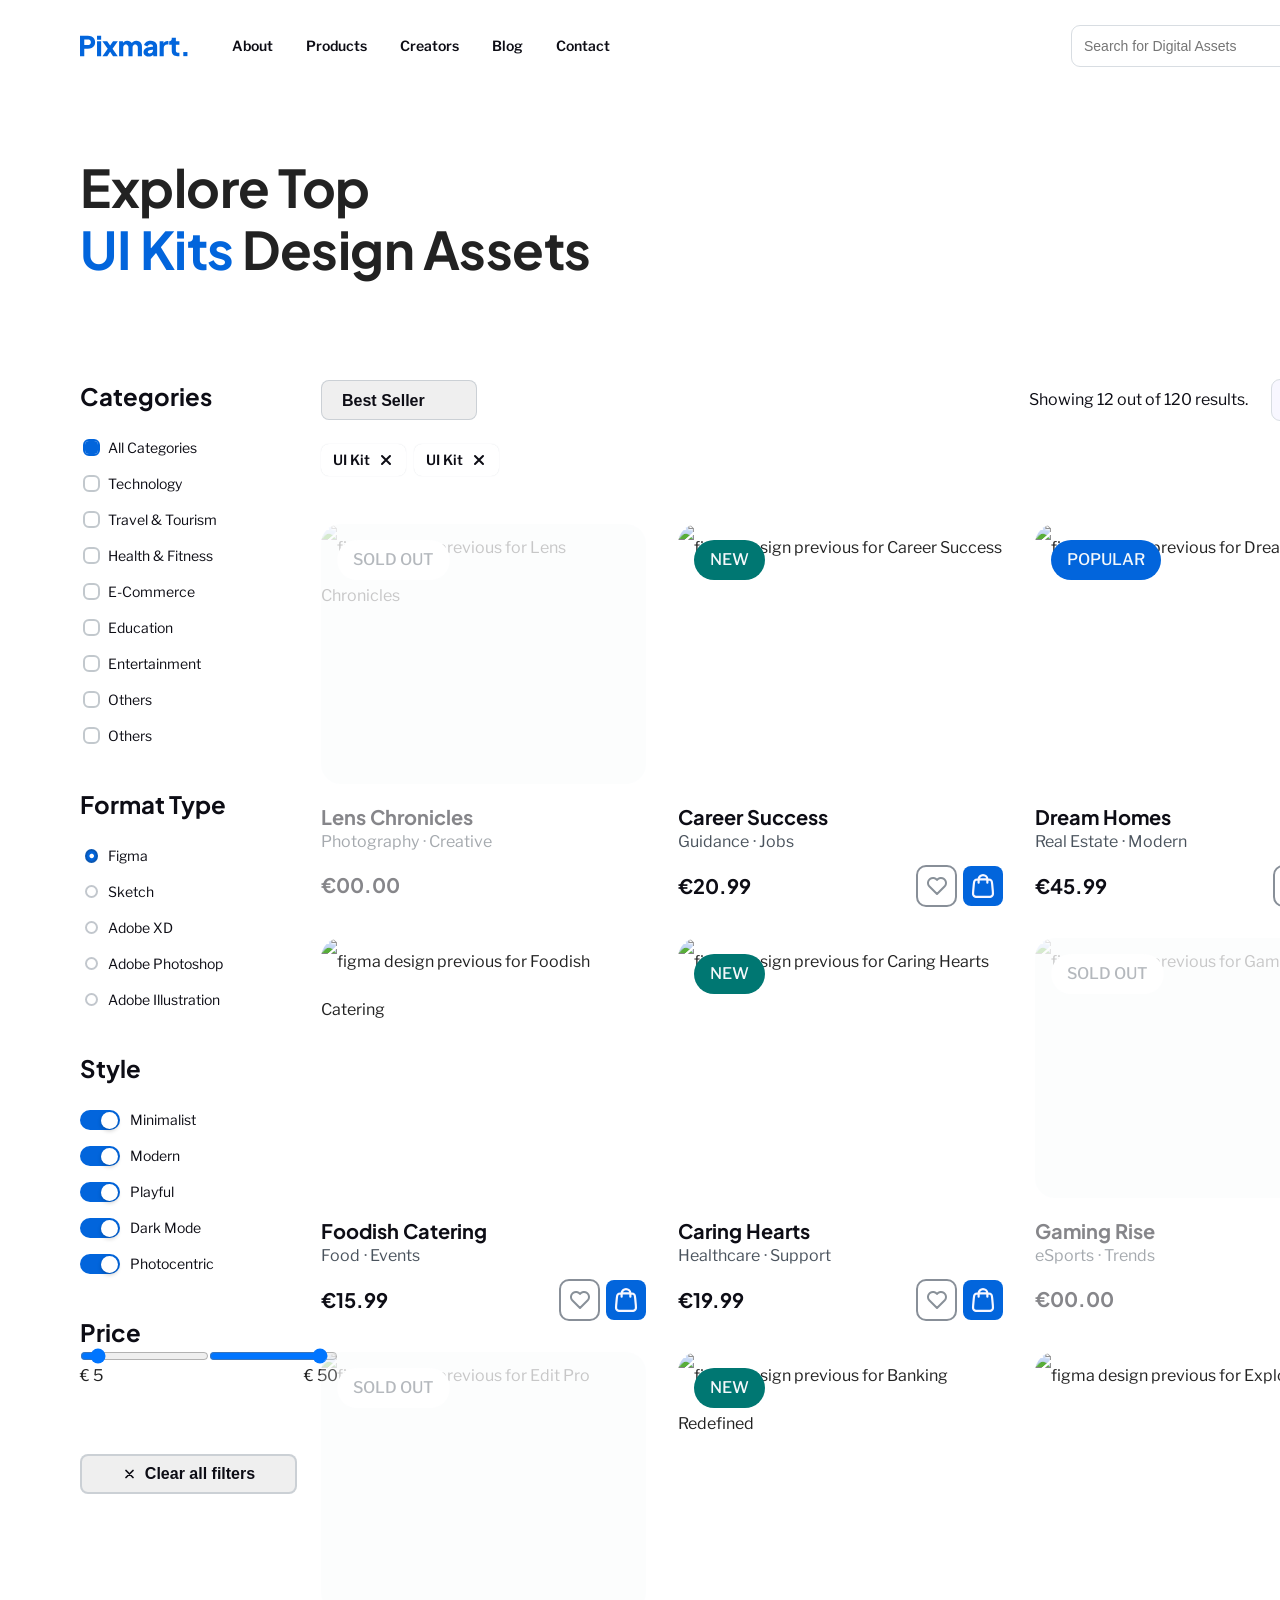
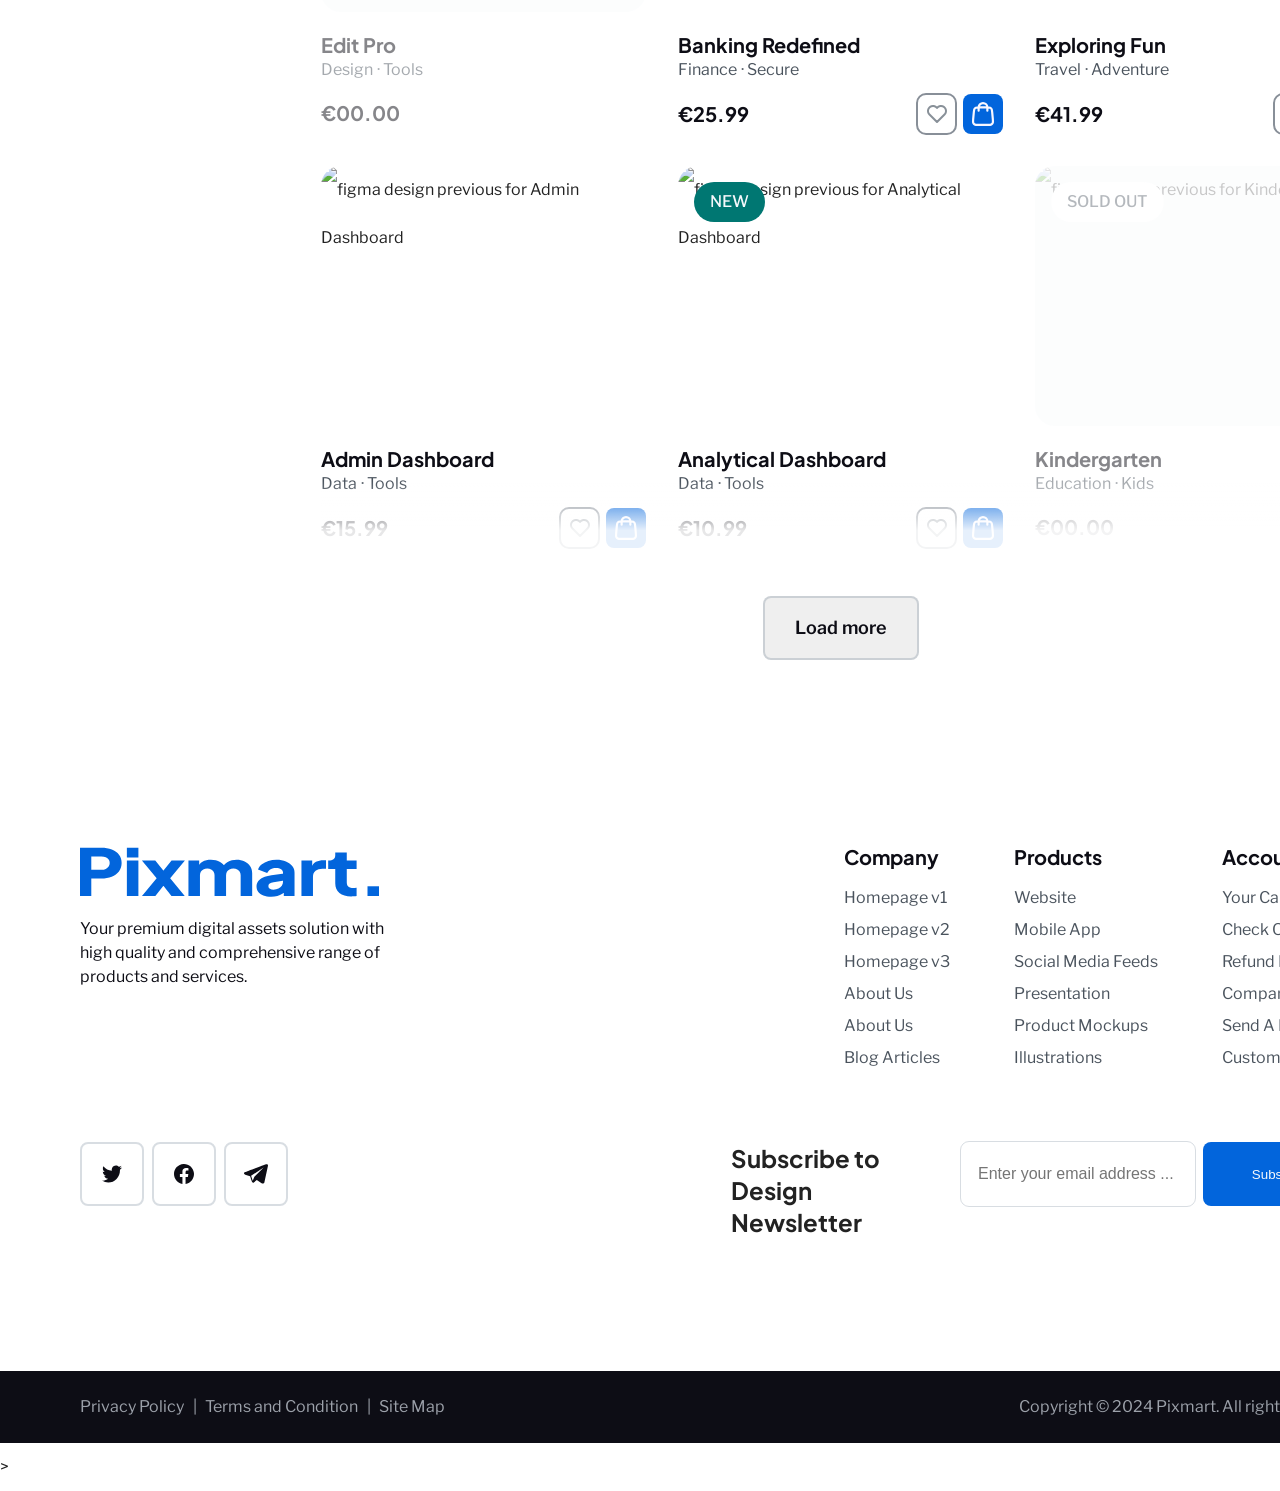
==== catalog.html @ 141a5604 "refactor footer structure to include container class" ====
<!DOCTYPE html>
<html lang="en">
    <head>
        <meta charset="UTF-8">
        <meta name="viewport" content="width=device-width, initial-scale=1.0">
        <meta name="description" content="Explore Pixmart's catalog: modern website templates, presentations, and design elements for any project. Easy navigation and inspiring ready-made solutions!">
        <title>PixMart Catalog</title>
        <link rel="icon" href="img/favicons/favicon_16.png" sizes="16x16" type="image/png">
        <link rel="icon" href="img/favicons/favicon_32.png" sizes="32x32" type="image/png">
        <link rel="icon" href="img/favicons/favicon_48.png" sizes="48x48" type="image/png">
        <link rel="icon" href="img/favicons/favicon_64.png" sizes="64x64" type="image/png">
        <link rel="icon" href="img/favicons/favicon_svg.svg" sizes="any" type="image/svg+xml">
        <link rel="icon" href="img/favicons/favicon_ico.ico" type="image/x-icon">
        <link rel="preconnect" href="https://fonts.googleapis.com">
        <link rel="preconnect" href="https://fonts.gstatic.com" crossorigin>
        <link href="https://fonts.googleapis.com/css2?family=Libre+Franklin:ital,wght@0,100..900;1,100..900&family=Plus+Jakarta+Sans:ital,wght@0,200..800;1,200..800&display=swap" rel="stylesheet">
        <link rel="stylesheet" href="css/normalize.css">
        <link rel="stylesheet" href="css/style.css">
        <meta name="color-scheme" content="light">
    </head>

    <body>
        <header class="header container">
            <a class="header__link-svg" href="index.html">
                <svg
                    class="header__logo"
                    width="108"
                    height="22"
                >
                    <use xlink:href="img/sprite.svg#pixmart-logo"></use>
                </svg>
            </a>
            <nav class="nav-menu">
                <ul class="nav-menu__list">
                    <li class="nav-menu__item">
                        <a class="nav-menu__link" href="#">about</a>
                    </li>
                    <li class="nav-menu__item">
                        <a class="nav-menu__link links" href="catalog.html">products</a>
                    </li>
                    <li class="nav-menu__item">
                        <a class="nav-menu__link links" href="#">creators</a>
                    </li>
                    <li class="nav-menu__item">
                        <a class="nav-menu__link links" href="blog_details.html">blog</a>
                    </li>
                    <li class="nav-menu__item">
                        <a class="nav-menu__link links" href="contacts.html">contact</a>
                    </li>
                </ul>
            </nav>
            <form
                action="/#"
                class="header__form"
                method="get"
                role="search"
            >
                <label class="header__form-label visually-hidden" for="id-header-search">
                    Site search input fields
                </label>
                <input
                    type="search"
                    name="header-search"
                    id="id-header-search"
                    class="header__search-filds"
                    placeholder="Search for Digital Assets"
                    required
                >
            </form>
            <a
                href="/#"
                class="header__card-button brand-color-button"
                title="Go to the Cart"
            >
                <svg
                    class="header__button-image"
                    width="24"
                    height="24"
                >
                    <use xlink:href="img/sprite.svg#cart-icon"></use>
                </svg>
            </a>
        </header>

        <main class="catalog_main">

            <section class="catalog">
                <h1 class="catalog__heading">Explore&#160;Top
                    <span class="hero__accent">UI&#160;Kits</span>&#160;Design&#160;Assets
                </h1>
            </section>

            <div class="side-filters">
                <form
                    action="/#"
                    method="get"
                    class="side-filters__form"
                    id="id-form-filters"
                >
                    <fieldset class="side-filters__form-categories">
                        <legend class="side-filters__form-categories-tittle">
                            Categories
                        </legend>
                        <div class="side-filters__categories-container">
                            <input
                                type="checkbox"
                                name="categories"
                                id="id-all-categories"
                                class="side-filters__categories-check-box"
                                value="all"
                                checked
                            >
                            <label for="id-all-categories" class="side-filters__categories-check-label">
                                All Categories
                            </label>
                            <input
                                type="checkbox"
                                name="categories"
                                id="id-technology"
                                class="side-filters__categories-check-box"
                                value="technology"
                            >
                            <label for="id-technology" class="side-filters__categories-check-label">
                                Technology
                            </label>
                            <input
                                type="checkbox"
                                name="categories"
                                id="id-travel-tourism"
                                class="side-filters__categories-check-box"
                                value="travel-tourism"
                            >
                            <label for="id-travel-tourism" class="side-filters__categories-check-label">
                                Travel & Tourism
                            </label>
                            <input
                                type="checkbox"
                                name="categories"
                                id="id-health"
                                class="side-filters__categories-check-box"
                                value="health"
                            >
                            <label for="id-health" class="side-filters__categories-check-label">
                                Health & Fitness
                            </label>
                            <input
                                type="checkbox"
                                name="categories"
                                id="id-e-commerce"
                                class="side-filters__categories-check-box"
                                value="e-commerce"
                            >
                            <label for="id-e-commerce" class="side-filters__categories-check-label">
                                E-Commerce
                            </label>
                            <input
                                type="checkbox"
                                name="categories"
                                id="id-education"
                                class="side-filters__categories-check-box"
                                value="education"
                            >
                            <label for="id-education" class="side-filters__categories-check-label">
                                Education
                            </label>
                            <input
                                type="checkbox"
                                name="categories"
                                id="id-entertainment"
                                class="side-filters__categories-check-box"
                                value="entertainment"
                            >
                            <label for="id-entertainment" class="side-filters__categories-check-label">
                                Entertainment
                            </label>
                            <input
                                type="checkbox"
                                name="categories"
                                id="id-others"
                                class="side-filters__categories-check-box"
                                value="others"
                            >
                            <label for="id-others" class="side-filters__categories-check-label">
                                Others
                            </label>
                            <input
                                type="checkbox"
                                name="categories"
                                id="id-others-secondary"
                                class="side-filters__categories-check-box"
                                value="others-secondary"
                            >
                            <label for="id-others-secondary" class="side-filters__categories-check-label">
                                Others
                            </label>
                        </div>
                    </fieldset>
                    <fieldset class="side-filters__form-format">
                        <legend class="side-filters__form-format-tittle">
                            Format Type
                        </legend>
                        <div class="side-filters__format-container">
                            <input
                                type="radio"
                                name="format"
                                id="id-figma"
                                class="side-filters__format-radio"
                                value="figma"
                                checked
                            >
                            <label for="id-figma" class="side-filters__format-radio-label" tabindex="0">
                                Figma
                            </label>
                            <input
                                type="radio"
                                name="format"
                                id="id-sketch"
                                class="side-filters__format-radio"
                                value="sketch"
                            >
                            <label for="id-sketch" class="side-filters__format-radio-label" tabindex="0">
                                Sketch
                            </label>
                            <input
                                type="radio"
                                name="format"
                                id="id-adobe-xd"
                                class="side-filters__format-radio"
                                value="adobe-xd"
                            >
                            <label for="id-adobe-xd" class="side-filters__format-radio-label" tabindex="0">
                                Adobe XD
                            </label>
                            <input
                                type="radio"
                                name="format"
                                id="id-adobe-ps"
                                class="side-filters__format-radio"
                                value="adobe-ps"
                            >
                            <label for="id-adobe-ps" class="side-filters__format-radio-label" tabindex="0">
                                Adobe Photoshop
                            </label>
                            <input
                                type="radio"
                                name="format"
                                id="id-adobe-il"
                                class="side-filters__format-radio"
                                value="adobe-il"
                            >
                            <label for="id-adobe-il" class="side-filters__format-radio-label" tabindex="0">
                                Adobe Illustration
                            </label>
                        </div>
                    </fieldset>
                    <fieldset class="side-filters__form-style">
                        <legend class="side-filters__form-style-tittle">
                            Style
                        </legend>
                        <div class="side-filters__style-wrap">
                            <div class="toggle-wrapper">
                                <input
                                    type="checkbox"
                                    name="style"
                                    id="id-minimalist"
                                    class="side-filters__style-toggle"
                                    value="minimalist"
                                    checked
                                >
                                <label for="id-minimalist" class="side-filters__style-toggle-label">
                                    <span class="toggle-slider"></span>
                                    <span class="toggle-text">Minimalist</span>
                                </label>
                            </div>
                            <div class="toggle-wrapper">
                                <input
                                    type="checkbox"
                                    name="style"
                                    id="id-modern"
                                    class="side-filters__style-toggle"
                                    value="modern"
                                    checked
                                >
                                <label for="id-modern" class="side-filters__style-toggle-label">
                                    <span class="toggle-slider"></span>
                                    <span class="toggle-text">Modern</span>
                                </label>
                            </div>
                            <div class="toggle-wrapper">
                                <input
                                    type="checkbox"
                                    name="style"
                                    id="id-playful"
                                    class="side-filters__style-toggle"
                                    value="playful"
                                    checked
                                >
                                <label for="id-playful" class="side-filters__style-toggle-label">
                                    <span class="toggle-slider"></span>
                                    <span class="toggle-text">Playful</span>
                                </label>
                            </div>
                            <div class="toggle-wrapper">
                                <input
                                    type="checkbox"
                                    name="style"
                                    id="id-dark-mode"
                                    class="side-filters__style-toggle"
                                    value="dark-mode"
                                    checked
                                >
                                <label for="id-dark-mode" class="side-filters__style-toggle-label">
                                    <span class="toggle-slider"></span>
                                    <span class="toggle-text">Dark Mode</span>
                                </label>
                            </div>
                            <div class="toggle-wrapper">
                                <input
                                    type="checkbox"
                                    name="style"
                                    id="id-photocentric"
                                    class="side-filters__style-toggle"
                                    value="photocentric"
                                    checked
                                >
                                <label for="id-photocentric" class="side-filters__style-toggle-label">
                                    <span class="toggle-slider"></span>
                                    <span class="toggle-text">Photocentric</span>
                                </label>
                            </div>
                        </div>
                    </fieldset>
                    <fieldset class="side-filters__form-price">
                        <legend class="side-filters__form-style-price">
                            Price
                        </legend>
                        <div class="side-filters__form-range-wrap">
                            <label for="id-min-range" class="side-filters__form-range-label visually-hidden">
                                Min Price
                            </label>
                            <input
                                type="range"
                                min="0"
                                max="55"
                                value="5"
                                id="id-min-range"
                                name="min-range"
                                class="side-filters__form-range-min"
                            >
                            <label for="id-max-range" class="side-filters__form-range-label visually-hidden">
                                Max Price
                            </label>
                            <input
                                type="range"
                                min="0"
                                max="55"
                                value="50"
                                id="id-max-range"
                                name="max-range"
                                class="side-filters__form-range-max"
                            >
                        </div>
                        <div class="side-filters__form-range-values-wrap">
                            <p class="side-filters__form-range-value">
                                €
                                <span class="side-filters__form-range-numbers">
                                    5
                                </span>
                            </p>
                            <p class="side-filters__form-range-value">
                                €
                                <span class="side-filters__form-range-numbers">
                                    50
                                </span>
                            </p>
                        </div>
                    </fieldset>
                    <button type="reset" class="side-filters__form-reset brand-light-color-button">
                        <svg
                            class="side-filters__form-reset-img"
                            width="15"
                            height="14"
                        >
                            <use xlink:href="img/sprite.svg#cancer-ico"></use>
                        </svg>
                        Clear all filters
                    </button>
                </form>
            </div>

            <div class="content">
                <div class="content__filters-buttons">
                    <div class="content__filters-view-wrap">
                        <form
                            class="content__filters-view"
                            action="/#"
                            method="get"
                            id="id-filters-view"
                        >
                            <label for="id-sort-by" class="content__filters-select-tittle visually-hidden">
                                Sort by
                            </label>
                            <select
                                name="sort-by"
                                id="id-sort-by"
                                class="content__filters-select-input"
                            >
                                <option value="best-seller" class="content__filters-select-item">
                                    Best Seller
                                </option>
                                <option value="newest" class="content__filters-select-item">
                                    Newest
                                </option>
                                <option value="price" class="content__filters-select-item">
                                    Price
                                </option>
                                <option value="lorem" class="content__filters-select-item">
                                    Lorem
                                </option>
                            </select>
                            <div class="content__view">
                                <p class="content__filter-results">
                                    Showing
                                    <span class="content__results-shown" id="results-shown">12</span>
                                    out of
                                    <span class="content__results-of" id="results-of">120</span>
                                    results.
                                </p>
                                <button
                                    type="button"
                                    class="content__view-button"
                                    aria-controls="id-content__product-list"
                                    aria-label="button for show grid"
                                    title="show in grid"
                                    data-action=""
                                    id="id-product-grid"
                                >
                                    <svg
                                        class="content__view-button-img"
                                        width="24"
                                        height="24"
                                        aria-hidden="true"
                                    >
                                        <use xlink:href="img/sprite.svg#grid-ico"></use>
                                    </svg>
                                </button>
                                <button
                                    type="button"
                                    class="content__view-button"
                                    aria-controls="id-content__product-list"
                                    aria-label="button for show list"
                                    title="show in list"
                                    data-action=""
                                    id="id-product-list"
                                >
                                    <svg
                                        class="content__view-button-img"
                                        width="24"
                                        height="24"
                                        aria-hidden="true"
                                    >
                                        <use xlink:href="img/sprite.svg#list-ico"></use>
                                    </svg>
                                </button>
                            </div>
                        </form>
                    </div>
                    <ul class="content__tags-list">
                        <li class="content__tag-item">
                            UI Kit
                            <button
                                type="button"
                                class="content__tag-button"
                                id="id-ui-kit"
                                form="id-form-filters"
                                aria-label="remove tag"
                            >
                                <svg
                                    class="content__view-tag-img"
                                    width="16"
                                    height="16"
                                    aria-hidden="true"
                                >
                                    <use xlink:href="img/sprite.svg#cancer-ico"></use>
                                </svg>
                            </button>
                        </li>
                        <li class="content__tag-item">
                            UI Kit
                            <button
                                type="button"
                                class="content__tag-button"
                                id="id-ui-kit-second"
                                form="id-form-filters"
                                aria-label="remove tag"
                            >
                                <svg
                                    class="content__view-tag-img"
                                    width="16"
                                    height="16"
                                    aria-hidden="true"
                                >
                                    <use xlink:href="img/sprite.svg#cancer-ico"></use>
                                </svg>
                            </button>
                        </li>
                    </ul>
                </div>
                <div class="content__product-list" id="id-content__product-list">
                    <article class="content__card sold_out">
                        <a href="#" class="content__card-link">
                            <img
                                src="img/lens_chronicles.webp"
                                alt="figma design previous for Lens Chronicles"
                                class="content__card-preview"
                                width="325"
                                height="260"
                            >
                            <h2 class="content__card-title">Lens Chronicles</h2>
                        </a>
                        <div class="content__card-description">
                            <p class="content__cards-category">Photography</p>
                            <p class="content__cards-category">Creative</p>
                        </div>
                        <div class="content__price-buttons">
                            <p class="content__price">€00.00</p>
                            <div class="content__buttons-container">
                                <button
                                    class="content__button brand-light-color-button"
                                    type="button"
                                    data-card-id="1" 
                                    aria-label="add to favorites"
                                >
                                    <svg
                                        class="content__buttons-img"
                                        width="24"
                                        height="24"
                                        aria-hidden="true"
                                    >
                                        <use xlink:href="img/sprite.svg#favorite-ico"></use>
                                    </svg>
                                </button>
                                <button
                                    class="content__button-cart brand-color-button"
                                    type="button"
                                    data-card-id="a1"
                                    aria-label="add to cart"
                                >
                                    <svg
                                        class="content__buttons-img"
                                        width="24"
                                        height="24"
                                        aria-hidden="true"
                                    >
                                        <use xlink:href="img/sprite.svg#cart-icon"></use>
                                    </svg>
                                </button>
                            </div>
                        </div>
                    </article>

                    <article class="content__card new_item">
                        <a href="#" class="content__card-link">
                            <img
                                src="img/career_success.webp"
                                alt="figma design previous for Career Success"
                                class="content__card-preview"
                                width="325"
                                height="260"
                            >
                            <h2 class="content__card-title">Career Success</h2>
                        </a>
                        <div class="content__card-description">
                            <p class="content__cards-category">Guidance</p>
                            <p class="content__cards-category">Jobs</p>
                        </div>
                        <div class="content__price-buttons">
                            <p class="content__price">€20.99</p>
                            <div class="content__buttons-container">
                                <button
                                    class="content__button brand-light-color-button"
                                    type="button"
                                    data-card-id="2" 
                                    aria-label="add to favorites"
                                >
                                    <svg
                                        class="content__buttons-img"
                                        width="24"
                                        height="24"
                                        aria-hidden="true"
                                    >
                                        <use xlink:href="img/sprite.svg#favorite-ico"></use>
                                    </svg>
                                </button>
                                <button
                                    class="content__button-cart brand-color-button"
                                    type="button"
                                    data-card-id="a2"
                                    aria-label="add to cart"
                                >
                                    <svg
                                        class="content__buttons-img"
                                        width="24"
                                        height="24"
                                        aria-hidden="true"
                                    >
                                        <use xlink:href="img/sprite.svg#cart-icon"></use>
                                    </svg>
                                </button>
                            </div>
                        </div>
                    </article>

                    <article class="content__card top_item">
                        <a href="#" class="content__card-link">
                            <img
                                src="img/real_estate.webp"
                                alt="figma design previous for Dream Homes"
                                class="content__card-preview"
                                width="325"
                                height="260"
                            >
                            <h2 class="content__card-title">Dream Homes</h2>
                        </a>
                        <div class="content__card-description">
                            <p class="content__cards-category">Real Estate</p>
                            <p class="content__cards-category">Modern</p>
                        </div>
                        <div class="content__price-buttons">
                            <p class="content__price">€45.99</p>
                            <div class="content__buttons-container">
                                <button
                                    class="content__button brand-light-color-button"
                                    type="button"
                                    data-card-id="3" 
                                    aria-label="add to favorites"
                                >
                                    <svg
                                        class="content__buttons-img"
                                        width="24"
                                        height="24"
                                        aria-hidden="true"
                                    >
                                        <use xlink:href="img/sprite.svg#favorite-ico"></use>
                                    </svg>
                                </button>
                                <button
                                    class="content__button-cart brand-color-button"
                                    type="button"
                                    data-card-id="a3"
                                    aria-label="add to cart"
                                >
                                    <svg
                                        class="content__buttons-img"
                                        width="24"
                                        height="24"
                                        aria-hidden="true"
                                    >
                                        <use xlink:href="img/sprite.svg#cart-icon"></use>
                                    </svg>
                                </button>
                            </div>
                        </div>
                    </article>

                    <article class="content__card">
                        <a href="#" class="content__card-link">
                            <img
                                src="img/foodish_delight.webp"
                                alt="figma design previous for Foodish Catering"
                                class="content__card-preview"
                                width="325"
                                height="260"
                            >
                            <h2 class="content__card-title">Foodish Catering</h2>
                        </a>
                        <div class="content__card-description">
                            <p class="content__cards-category">Food</p>
                            <p class="content__cards-category">Events</p>
                        </div>
                        <div class="content__price-buttons">
                            <p class="content__price">€15.99</p>
                            <div class="content__buttons-container">
                                <button
                                    class="content__button brand-light-color-button"
                                    type="button"
                                    data-card-id="4" 
                                    aria-label="add to favorites"
                                >
                                    <svg
                                        class="content__buttons-img"
                                        width="24"
                                        height="24"
                                        aria-hidden="true"
                                    >
                                        <use xlink:href="img/sprite.svg#favorite-ico"></use>
                                    </svg>
                                </button>
                                <button
                                    class="content__button-cart brand-color-button"
                                    type="button"
                                    data-card-id="a4"
                                    aria-label="add to cart"
                                >
                                    <svg
                                        class="content__buttons-img"
                                        width="24"
                                        height="24"
                                        aria-hidden="true"
                                    >
                                        <use xlink:href="img/sprite.svg#cart-icon"></use>
                                    </svg>
                                </button>
                            </div>
                        </div>
                    </article>

                    <article class="content__card new_item">
                        <a href="#" class="content__card-link">
                            <img
                                src="img/healthcare_pro.webp"
                                alt="figma design previous for Caring Hearts"
                                class="content__card-preview"
                                width="325"
                                height="260"
                            >
                            <h2 class="content__card-title">Caring Hearts</h2>
                        </a>
                        <div class="content__card-description">
                            <p class="content__cards-category">Healthcare</p>
                            <p class="content__cards-category">Support</p>
                        </div>
                        <div class="content__price-buttons">
                            <p class="content__price">€19.99</p>
                            <div class="content__buttons-container">
                                <button
                                    class="content__button brand-light-color-button"
                                    type="button"
                                    data-card-id="5" 
                                    aria-label="add to favorites"
                                >
                                    <svg
                                        class="content__buttons-img"
                                        width="24"
                                        height="24"
                                        aria-hidden="true"
                                    >
                                        <use xlink:href="img/sprite.svg#favorite-ico"></use>
                                    </svg>
                                </button>
                                <button
                                    class="content__button-cart brand-color-button"
                                    type="button"
                                    data-card-id="a5"
                                    aria-label="add to cart"
                                >
                                    <svg
                                        class="content__buttons-img"
                                        width="24"
                                        height="24"
                                        aria-hidden="true"
                                    >
                                        <use xlink:href="img/sprite.svg#cart-icon"></use>
                                    </svg>
                                </button>
                            </div>
                        </div>
                    </article>

                    <article class="content__card sold_out">
                        <a href="#" class="content__card-link">
                            <img
                                src="img/gaming_rise.webp"
                                alt="figma design previous for Gaming Rise"
                                class="content__card-preview"
                                width="325"
                                height="260"
                            >
                            <h2 class="content__card-title">Gaming Rise</h2>
                        </a>
                        <div class="content__card-description">
                            <p class="content__cards-category">eSports</p>
                            <p class="content__cards-category">Trends</p>
                        </div>
                        <div class="content__price-buttons">
                            <p class="content__price">€00.00</p>
                            <div class="content__buttons-container">
                                <button
                                    class="content__button brand-light-color-button"
                                    type="button"
                                    data-card-id="6" 
                                    aria-label="add to favorites"
                                >
                                    <svg
                                        class="content__buttons-img"
                                        width="24"
                                        height="24"
                                        aria-hidden="true"
                                    >
                                        <use xlink:href="img/sprite.svg#favorite-ico"></use>
                                    </svg>
                                </button>
                                <button
                                    class="content__button-cart brand-color-button"
                                    type="button"
                                    data-card-id="a6"
                                    aria-label="add to cart"
                                >
                                    <svg
                                        class="content__buttons-img"
                                        width="24"
                                        height="24"
                                        aria-hidden="true"
                                    >
                                        <use xlink:href="img/sprite.svg#cart-icon"></use>
                                    </svg>
                                </button>
                            </div>
                        </div>
                    </article>

                    <article class="content__card sold_out">
                        <a href="#" class="content__card-link">
                            <img
                                src="img/edit_pro.webp"
                                alt="figma design previous for Edit Pro"
                                class="content__card-preview"
                                width="325"
                                height="260"
                            >
                            <h2 class="content__card-title">Edit Pro</h2>
                        </a>
                        <div class="content__card-description">
                            <p class="content__cards-category">Design</p>
                            <p class="content__cards-category">Tools</p>
                        </div>
                        <div class="content__price-buttons">
                            <p class="content__price">€00.00</p>
                            <div class="content__buttons-container">
                                <button
                                    class="content__button brand-light-color-button"
                                    type="button"
                                    data-card-id="7" 
                                    aria-label="add to favorites"
                                >
                                    <svg
                                        class="content__buttons-img"
                                        width="24"
                                        height="24"
                                        aria-hidden="true"
                                    >
                                        <use xlink:href="img/sprite.svg#favorite-ico"></use>
                                    </svg>
                                </button>
                                <button
                                    class="content__button-cart brand-color-button"
                                    type="button"
                                    data-card-id="a7"
                                    aria-label="add to cart"
                                >
                                    <svg
                                        class="content__buttons-img"
                                        width="24"
                                        height="24"
                                        aria-hidden="true"
                                    >
                                        <use xlink:href="img/sprite.svg#cart-icon"></use>
                                    </svg>
                                </button>
                            </div>
                        </div>
                    </article>

                    <article class="content__card new_item">
                        <a href="#" class="content__card-link">
                            <img
                                src="img/banking_redefined.webp"
                                alt="figma design previous for Banking Redefined"
                                class="content__card-preview"
                                width="325"
                                height="260"
                            >
                            <h2 class="content__card-title">Banking Redefined</h2>
                        </a>
                        <div class="content__card-description">
                            <p class="content__cards-category">Finance</p>
                            <p class="content__cards-category">Secure</p>
                        </div>
                        <div class="content__price-buttons">
                            <p class="content__price">€25.99</p>
                            <div class="content__buttons-container">
                                <button
                                    class="content__button brand-light-color-button"
                                    type="button"
                                    data-card-id="8" 
                                    aria-label="add to favorites"
                                >
                                    <svg
                                        class="content__buttons-img"
                                        width="24"
                                        height="24"
                                        aria-hidden="true"
                                    >
                                        <use xlink:href="img/sprite.svg#favorite-ico"></use>
                                    </svg>
                                </button>
                                <button
                                    class="content__button-cart brand-color-button"
                                    type="button"
                                    data-card-id="a8"
                                    aria-label="add to cart"
                                >
                                    <svg
                                        class="content__buttons-img"
                                        width="24"
                                        height="24"
                                        aria-hidden="true"
                                    >
                                        <use xlink:href="img/sprite.svg#cart-icon"></use>
                                    </svg>
                                </button>
                            </div>
                        </div>
                    </article>

                    <article class="content__card">
                        <a href="#" class="content__card-link">
                            <img
                                src="img/travel_hero.webp"
                                alt="figma design previous for Exploring Fun"
                                class="content__card-preview"
                                width="325"
                                height="260"
                            >
                            <h2 class="content__card-title">Exploring Fun</h2>
                        </a>
                        <div class="content__card-description">
                            <p class="content__cards-category">Travel</p>
                            <p class="content__cards-category">Adventure</p>
                        </div>
                        <div class="content__price-buttons">
                            <p class="content__price">€41.99</p>
                            <div class="content__buttons-container">
                                <button
                                    class="content__button brand-light-color-button"
                                    type="button"
                                    data-card-id="9" 
                                    aria-label="add to favorites"
                                >
                                    <svg
                                        class="content__buttons-img"
                                        width="24"
                                        height="24"
                                        aria-hidden="true"
                                    >
                                        <use xlink:href="img/sprite.svg#favorite-ico"></use>
                                    </svg>
                                </button>
                                <button
                                    class="content__button-cart brand-color-button"
                                    type="button"
                                    data-card-id="a9"
                                    aria-label="add to cart"
                                >
                                    <svg
                                        class="content__buttons-img"
                                        width="24"
                                        height="24"
                                        aria-hidden="true"
                                    >
                                        <use xlink:href="img/sprite.svg#cart-icon"></use>
                                    </svg>
                                </button>
                            </div>
                        </div>
                    </article>

                    <article class="content__card">
                        <a href="#" class="content__card-link">
                            <img
                                src="img/admin_dashboard.webp"
                                alt="figma design previous for Admin Dashboard"
                                class="content__card-preview"
                                width="325"
                                height="260"
                            >
                            <h2 class="content__card-title">Admin Dashboard</h2>
                        </a>
                        <div class="content__card-description">
                            <p class="content__cards-category">Data</p>
                            <p class="content__cards-category">Tools</p>
                        </div>
                        <div class="content__price-buttons">
                            <p class="content__price">€15.99</p>
                            <div class="content__buttons-container">
                                <button
                                    class="content__button brand-light-color-button"
                                    type="button"
                                    data-card-id="10" 
                                    aria-label="add to favorites"
                                >
                                    <svg
                                        class="content__buttons-img"
                                        width="24"
                                        height="24"
                                        aria-hidden="true"
                                    >
                                        <use xlink:href="img/sprite.svg#favorite-ico"></use>
                                    </svg>
                                </button>
                                <button
                                    class="content__button-cart brand-color-button"
                                    type="button"
                                    data-card-id="a10"
                                    aria-label="add to cart"
                                >
                                    <svg
                                        class="content__buttons-img"
                                        width="24"
                                        height="24"
                                        aria-hidden="true"
                                    >
                                        <use xlink:href="img/sprite.svg#cart-icon"></use>
                                    </svg>
                                </button>
                            </div>
                        </div>
                    </article>

                    <article class="content__card new_item">
                        <a href="#" class="content__card-link">
                            <img
                                src="img/analytical_dashboard.webp"
                                alt="figma design previous for Analytical Dashboard"
                                class="content__card-preview"
                                width="325"
                                height="260"
                            >
                            <h2 class="content__card-title">Analytical Dashboard</h2>
                        </a>
                        <div class="content__card-description">
                            <p class="content__cards-category">Data</p>
                            <p class="content__cards-category">Tools</p>
                        </div>
                        <div class="content__price-buttons">
                            <p class="content__price">€10.99</p>
                            <div class="content__buttons-container">
                                <button
                                    class="content__button brand-light-color-button"
                                    type="button"
                                    data-card-id="11"
                                    aria-label="add to favorites"
                                >
                                    <svg
                                        class="content__buttons-img"
                                        width="24"
                                        height="24"
                                        aria-hidden="true"
                                    >
                                        <use xlink:href="img/sprite.svg#favorite-ico"></use>
                                    </svg>
                                </button>
                                <button
                                    class="content__button-cart brand-color-button"
                                    type="button"
                                    data-card-id="a11"
                                    aria-label="add to cart"
                                >
                                    <svg
                                        class="content__buttons-img"
                                        width="24"
                                        height="24"
                                        aria-hidden="true"
                                    >
                                        <use xlink:href="img/sprite.svg#cart-icon"></use>
                                    </svg>
                                </button>
                            </div>
                        </div>
                    </article>

                    <article class="content__card sold_out">
                        <a href="#" class="content__card-link">
                            <img
                                src="img/kindergarten.webp"
                                alt="figma design previous for Kindergarten"
                                class="content__card-preview"
                                width="325"
                                height="260"
                            >
                            <h2 class="content__card-title">Kindergarten</h2>
                        </a>
                        <div class="content__card-description">
                            <p class="content__cards-category">Education</p>
                            <p class="content__cards-category">Kids</p>
                        </div>
                        <div class="content__price-buttons">
                            <p class="content__price">€00.00</p>
                            <div class="content__buttons-container">
                                <button
                                    class="content__button brand-light-color-button"
                                    type="button"
                                    data-card-id="12" 
                                    aria-label="add to favorites"
                                >
                                    <svg
                                        class="content__buttons-img"
                                        width="24"
                                        height="24"
                                        aria-hidden="true"
                                    >
                                        <use xlink:href="img/sprite.svg#favorite-ico"></use>
                                    </svg>
                                </button>
                                <button
                                    class="content__button-cart brand-color-button"
                                    type="button"
                                    data-card-id="a12"
                                    aria-label="add to cart"
                                >
                                    <svg
                                        class="content__buttons-img"
                                        width="24"
                                        height="24"
                                        aria-hidden="true"
                                    >
                                        <use xlink:href="img/sprite.svg#cart-icon"></use>
                                    </svg>
                                </button>
                            </div>
                        </div>
                    </article>
                </div>
                <button
                    type="button"
                    class="content__action-button brand-light-color-button"
                    aria-controls="id-content__product-list"
                    aria-label="button for show more items"
                    title="Load more"
                    data-action=""
                    id="id-product-load-more"
                >
                    Load more
                </button>
            </div>
        </main>

        <footer class="footer">
            <div class="footer__main-wrap container">
                <div class="footer__content">
                    <div class="footer__logo-description-wrap">
                        <a href="index.html" class="footer__logo-home-link">
                            <svg
                                class="footer__logo"
                                width="300"
                                height="50.19"
                            >
                                <use xlink:href="img/sprite.svg#pixmart-logo"></use>
                            </svg>
                        </a>
                        <p class="footer__logo-description">Your premium digital assets solution with high  quality and comprehensive range of products and services.</p>
                    </div>
                    <div class="footer__links-sections">
                        <section class="footer__links-lists">
                            <h2 class="footer__list-header">Company</h2>
                            <ul class="footer__list">
                                <li class="footer__links-lists-items">
                                    <a href="#" class="footer__links">Homepage v1</a>
                                </li>
                                <li class="footer__links-lists-items">
                                    <a href="#" class="footer__links">Homepage v2</a>
                                </li>
                                <li class="footer__links-lists-items">
                                    <a href="#" class="footer__links">Homepage v3</a>
                                </li>
                                <li class="footer__links-lists-items">
                                    <a href="#" class="footer__links">About Us</a>
                                </li>
                                <li class="footer__links-lists-items">
                                    <a href="#" class="footer__links">About Us</a>
                                </li>
                                <li class="footer__links-lists-items">
                                    <a href="blog_details.html" class="footer__links">Blog Articles</a>
                                </li>
                            </ul>
                        </section>

                        <section class="footer__links-lists">
                            <h2 class="footer__list-header">Products</h2>
                            <ul class="footer__list">
                                <li class="footer__links-lists-items">
                                    <a href="catalog.html" class="footer__links">Website</a>
                                </li>
                                <li class="footer__links-lists-items">
                                    <a href="#" class="footer__links">Mobile App</a>
                                </li>
                                <li class="footer__links-lists-items">
                                    <a href="#" class="footer__links">Social Media Feeds</a>
                                </li>
                                <li class="footer__links-lists-items">
                                    <a href="#" class="footer__links">Presentation</a>
                                </li>
                                <li class="footer__links-lists-items">
                                    <a href="#" class="footer__links">Product Mockups</a>
                                </li>
                                <li class="footer__links-lists-items">
                                    <a href="#" class="footer__links">Illustrations</a>
                                </li>
                            </ul>
                        </section>

                        <section class="footer__links-lists">
                            <h2 class="footer__list-header">Account</h2>
                            <ul class="footer__list">
                                <li class="footer__links-lists-items">
                                    <a href="#" class="footer__links">Your Cart</a>
                                </li>
                                <li class="footer__links-lists-items">
                                    <a href="#" class="footer__links">Check Out</a>
                                </li>
                                <li class="footer__links-lists-items">
                                    <a href="#" class="footer__links">Refund Policy</a>
                                </li>
                                <li class="footer__links-lists-items">
                                    <a href="#" class="footer__links">Company Policy</a>
                                </li>
                                <li class="footer__links-lists-items">
                                    <a href="contacts.html" class="footer__links">Send A Message</a>
                                </li>
                                <li class="footer__links-lists-items">
                                    <a href="#" class="footer__links">Customer Support</a>
                                </li>
                            </ul>
                        </section>

                    </div>
                </div>
                <div class="newsletter">
                    <ul class="footer__social-media-list">
                        <li class="footer__social-media-item">
                            <a
                                href="#"
                                class="footer__social-media-links brand-light-color-button"
                                target="_blank"
                                rel="noopener noreferrer"
                            >
                                <svg
                                    class="footer__social-media-icon"
                                    width="24"
                                    height="24"
                                >
                                    <use xlink:href="img/sprite.svg#x-twitter-ico"></use>
                                </svg>
                            </a>
                        </li>
                        <li class="footer__social-media-item">
                            <a
                                href="#"
                                class="footer__social-media-links brand-light-color-button"
                                target="_blank"
                                rel="noopener noreferrer"
                            >
                            <svg
                                class="footer__social-media-icon"
                                width="24"
                                height="24"
                            >
                                <use xlink:href="img/sprite.svg#facebook-ico"></use>
                            </svg>
                            </a>
                        </li>
                        <li class="footer__social-media-item">
                            <a
                                href="#"
                                class="footer__social-media-links brand-light-color-button"
                                target="_blank"
                                rel="noopener noreferrer"
                            >
                            <svg
                                class="footer__social-media-icon"
                                width="24"
                                height="24"
                            >
                                <use xlink:href="img/sprite.svg#telegram"></use>
                            </svg>
                            </a>
                        </li>
                    </ul>
                    <form
                        action="#"
                        method="post"
                        class="newsletter__form"
                    >
                        <label for="id-footer-user-email" class="newsletter__form-label">
                            Subscribe to Design Newsletter
                        </label>
                        <input
                            type="email"
                            name="footer-user-email"
                            id="id-footer-user-email"
                            class="newsletter__email-input"
                            placeholder="Enter your email address ..."
                            required
                            pattern="[a-z0-9._%+-]+@[a-z0-9.-]+\.[a-z]{2,}$"
                        >
                        <button type="submit" class="newsletter__form-button brand-color-button">
                            Subscribe
                        </button>
                    </form>
                </div>
            </div>
            <div class="footer__bottom-bar">
                <div class="footer__copyright-container  container">
                    <nav class="footer__copyright-navigation">
                        <ul class="footer__copyright-list">
                            <li class="footer__copyright-item">
                                <a href="#" class="footer__copyright-links">Privacy Policy</a>
                            </li>
                            <li class="footer__copyright-item">
                                <a href="#" class="footer__copyright-links">Terms and Condition</a>
                            </li>
                            <li class="footer__copyright-item">
                                <a href="#" class="footer__copyright-links">Site Map</a>
                            </li>
                        </ul>
                    </nav>
                    <p class="footer__copyright">Copyright &copy; 2024 Pixmart. All rights reserved.</p>
                </div>
            </div>
        </footer>>
    </body>
</html>
---- css/style.css ----
:root {
    --font-family-secondary: "Libre Franklin", Arial, sans-serif;
    --font-family-primary: "Plus Jakarta Sans", Arial, sans-serif;


    --font-size-heroes: 52px;
    --font-size-headings: var(--font-size-small);
    --font-size-subheadings: var(--font-size-extra);
    --font-size-buttons: var(--font-size-medium);
    --font-size-controls: var(--font-size-extra-small);


    --font-size-extra: 36px;

    --font-size-extra-large: 28px;

    --font-size-medium-large: 24px;

    --font-size-large: 20px;

    --font-size-medium: 18px;

    --font-size-small: 16px;

    --font-size-extra-small: 14px;


    --font-weight-extra: 700;

    --font-weight-large: 600;

    --font-weight-medium: 500;

    --font-weight-small: 400;


    --font-line-height-heroes: 62px;

    --font-line-hieght-regular:48px;

    --font-line-height-large: 28px;

    --font-line-height-medium: 24px;

    --font-line-height-small: 20px;


    --color-brand: rgb(2, 101, 220);
    --color-brand-alternative: rgba(244, 247, 250, 1);
    --color-bg-base: rgba(255, 255, 255, 1);
    --color-text-primary: rgba(13, 13, 21, 1);
    --color-text-secondary: rgba(42, 53, 65, 0.85);
    --color-text-secondary-alt: rgba(42, 53, 65, 0.7);
    --color-headings: rgba(15, 115, 246, 1);
    --color-brand-buttons: rgba(245, 248, 251, 1);
    --color-bg-base-invert: var(--color-text-primary);
    --color-titles: rgb(34, 34, 34);
}

/* Reset CSS */
* {
    margin: 0;
    padding: 0;
    box-sizing: border-box;
    outline-offset: 0;
}

/* Base styles */
body {
    font-family: var(--font-family-secondary);
    line-height: var(--font-line-hieght-regular);
    background-color: var(--color-bg-base);
    color: var(--color-titles);
    margin: 0;
    padding: 0;
}

h1, h2, h3, h4, h5, h6 {
    font-weight: normal;
}

p {
    margin: 0 0 0 0;
}

ul {
    list-style: none;
    padding: 0;
}

a {
    text-decoration: none;
    color: inherit;
}

.container {
    width: 1440px;
    margin-inline: auto;
    padding-inline: 80px;
}

:focus {
    outline: none;
}

button {
    border: none;
}

.visually-hidden {
    position: absolute;
    width: 1px;
    height: 1px;
    padding: 0;
    margin: -1px;
    overflow: hidden;
    clip: rect(0, 0, 0, 0);
    border: 0;
}

.section-gap-container {
    display: flex;
    flex-direction: column;
    gap: 120px;
}

.header {
    display: flex;
    align-items: center;
    padding-top: 26px;
    padding-bottom: 26px;
    justify-content: space-between;
    gap: 8px;
    flex-wrap: nowrap;
}

.header__link-svg {
    margin-right: 24px;
}

.header__link-svg:focus-visible {
    outline: 4px solid rgb(56, 146, 243);
    border-radius: 5px;
}

.header__logo {
    display: flex;
    align-items: center;
}

.header__form {
    margin-left: auto;
    display: flex;
    align-items: center;
    margin-right: 0px;
}

.header__search-filds {
    width: 240px;
    padding: 10px 12px;
    font-size: var(--font-size-controls);
    font-weight: var(--font-weight-small);
    line-height: var(--font-line-height-small);
    color: var(--color-text-secondary-alt);
}

.header__card-button {
    display: flex;
    align-items: center;
    justify-content: center;
    border-radius: 8px;
    background-color: var(--color-brand);
    padding: 9px;
    width: 40px;
    height: 40px;
    box-sizing: border-box;
    flex-shrink: 0;
}

.header__card-button:hover {
    background: rgb(56, 146, 243);
}

.header__card-button:focus-visible {
    outline: 4px solid rgb(56, 146, 243);
    background: var(--color-brand);
}

.header__card-button:active {
    background: rgb(0, 84, 182);
}

.header__card-button:disabled {
    background: rgba(29, 54, 83, 0.17);
}

.nav-menu {
    padding-inline: 12px;
}

.nav-menu__list {
    display: flex;
    gap: 33px;
    align-items: center;
    max-width: 820px;
    flex-wrap: nowrap;
}

.nav-menu__item {
    display: flex;
    flex-wrap: nowrap;
}

.nav-menu__link {
    font-weight: var(--font-weight-large);
    font-size: var(--font-size-extra-small);
    line-height: var(--font-line-height-small);
    font-family: var(--font-family-secondary);
    text-transform: capitalize;
    color: var(--color-text-primary);
    text-overflow: ellipsis;
    overflow: hidden;
}

.nav-menu__link:hover {
    color: rgb(56, 146, 243);
}

.nav-menu__link:focus-visible {
    outline: 4px solid rgb(56, 146, 243);
    border-radius: 5px;
}

.nav-menu__link:active {
    color: rgb(0, 84, 182);
    outline: none;
}

.nav-menu__link:disabled {
    color: rgba(34, 52, 73, 0.4);
}

.hero {
    background: linear-gradient(90deg, rgb(240, 246, 253) 44%, var(--color-bg-base) 100%);
}

.hero__content {
    display: flex;
    flex-direction: row;
    justify-content: flex-start;
    gap: 33px;
    flex-wrap: nowrap;
    padding-inline: 80px 40px;
    margin-block: 47px;
    align-items: flex-start;
}

.hero__text-container {
    display: flex;
    flex-direction: column;
    align-items: flex-start;
    gap: 32px;
    padding: 74px 0 0 0;
    margin: 0px 100px 74px 0;
    flex-wrap: nowrap;
}

.hero__title {
    font-family: var(--font-family-primary);
    font-weight: var(--font-weight-extra);
    font-size: var(--font-size-heroes);
    line-height: var(--font-line-height-heroes);
    letter-spacing: -0.5px;
    margin: 0;
    max-width: min-content;
}

.block-line {
    display: block;
}

span.hero__accent {
    color: var(--color-brand);
}

.hero__slogan {
    font-family: var(--font-family-primary);
    font-size: var(--font-size-large);
    font-weight: var(--font-weight-medium);
    line-height: var(--font-line-height-large);
    color: var(--color-text-secondary);
    margin: 0px;
    max-width: 568px;
    overflow: hidden;
    white-space: normal;
    text-overflow: ellipsis;
}

.hero__buttons-wrap {
    display: flex;
    gap: 9px;
    flex-direction: row;
}

.hero__buttons {
    font-size: var(--font-size-medium);
    line-height: var(--font-line-height-large);
    font-weight: var(--font-weight-large);
    border-radius: 8px;
    padding: 18px 32px;
    background: var(--color-brand);
    color: var(--color-brand-buttons);
    height: 64px;
    white-space: nowrap;
}

.hero__buttons:hover {
    background: rgb(56, 146, 243);
}

.hero__buttons:focus-visible {
    outline: 4px solid rgb(56, 146, 243);
    background: var(--color-brand);
}

.hero__buttons:active {
    background: rgb(0, 84, 182);
}

.hero__buttons:disabled {
    background: rgba(29, 54, 83, 0.17);
    color: rgba(34, 52, 73, 0.4);
}

.hero__buttons-social {
    font-size: 18px;
    line-height: 28px;
    font-weight: 600;
    border-radius: 8px;
    padding: 18px 32px 18px 39px;
    display: flex;
    gap: 10px;
    align-items: center;
    background: var(--color-bg-base);
    margin-left: 16px;
    height: 64px;
    white-space: nowrap;
}

.hero__buttons-social:hover {
    outline: 1px solid rgb(56, 146, 243);
    background: rgba(41, 77, 117, 0.09);
}

.hero__buttons-social:focus-visible {
    outline: 4px solid rgb(56, 146, 243);
    background: rgba(41, 77, 117, 0.09);
}

.hero__buttons-social:active {
    outline: none;
    background: rgba(41, 77, 117, 0.09);
}

.hero__buttons-social:disabled {
    outline: none;
    color: rgba(34, 52, 73, 0.4);
}

.hero__img-container {
    display: grid;
    grid-template-columns: 12.6% 28%;
    grid-template-rows: 3.5% 31%;
    grid-gap: 32px;
    max-width: 624px;
    position: relative;
}

.hero__img-container:before {
    content: "";
    display: block;
    width: 56px;
    height: 56px;
    background-image: url('/img/hero_icon_befor.svg');
    position: absolute;
    background-size: 32px;
    background-position: center;
    background-repeat: no-repeat;
    top: 446px;
    left: 30px;
    z-index: 2;
    border-radius: 10px;
    box-shadow: 0px 4px 40px 0px rgba(29, 57, 95, 0.08);
    background-color: rgb(255, 255, 255);
}

.hero__img-container:after {
    content: "";
    display: block;
    width: 56px;
    height: 56px;
    background-image: url('/img/hero_icon_after.svg');
    position: absolute;
    background-size: 32px;
    background-position: center;
    background-repeat: no-repeat;
    top: 9px;
    left: 494px;
    z-index: 2;
    border-radius: 10px;
    box-shadow: 0px 4px 40px 0px rgba(29, 57, 95, 0.08);
    background-color: rgb(255, 255, 255);
}

.hero__img-examples {
    grid-column: 3/4;
    grid-row: 2/3;
    object-fit: cover;
    outline: 5px solid rgb(255, 255, 255);
    outline-offset: -5px;
    border-radius: 10px;
}

.hero__image-ui {
    grid-column: 1/2;
    grid-row: 1/4;
    object-fit: cover;
    z-index: 1;
    border-radius: 10px;
    object-position: -345px;
}

.hero__img-screens {
    object-fit: cover;
    grid-column: 2/3;
    grid-row: 3/4;
}



.products {
    display: flex;
    flex-direction: row;
    gap: 34px;
    justify-content: flex-start;
    flex-wrap: nowrap;
    overflow: hidden;
}

.products__item {
    display: flex;
    flex-direction: column;
    align-items: center;
    gap: 21px;
}

.products__img-container {
    border-radius: 20px;
    padding: 36px;
    background: var(--color-brand-alternative);
    color: var(--color-brand);
}

.products__img-container:hover {
    background: var(--color-brand);
}

.products__img-container:hover svg {
    color:  rgb(224, 242, 255);
}

.products__img {
    display: block;
}

.products__item-text {
    font-family: var(--font-family-primary);
    font-weight: var(--font-weight-medium);
    font-size: var(--font-size-large);
    line-height: var(--font-line-height-large);
}

.categories {
    display: grid;
    grid-template-columns: 1fr 1fr;
    gap: 64px;
    align-items: start;
}

.categories__items {
    display: grid;
    grid-template-columns: repeat(2, max-content);
    grid-template-rows: repeat(2, 100px 60px) 100px;
    gap: 20px;
    clip-path: inset(120px 0px 120px 0px);
    margin: -120px 0;
    padding: 0px 74px;
    position: relative;
}

.categories__item-link {
    position: relative;
}

.categories__item-link:nth-of-type(3):before {
    content: "";
    position: absolute;
    top: 0;
    left: 0;
    background: linear-gradient(181deg, rgba(240, 246, 253, 60%) 0%, rgba(255, 255, 255, 100%) 100%);
    z-index: 2;
    border-radius: 20px 20px 0 0;
    width: 220px;
    height: 60px;
}

.categories__item-link:nth-of-type(6):before {
    content: "";
    position: absolute;
    top: 120px;
    left: 0;
    background: linear-gradient(359deg, rgba(240, 246, 253, 60%) 0%, rgba(255, 255, 255, 100%) 100%);
    z-index: 2;
    border-radius: 0 0 20px 20px;
    width: 220px;
    height: 60px;
}

.categories__item-link:nth-of-type(1) {
    grid-column: 1;
    grid-row: 2;
}

.categories__item-link:nth-of-type(2) {
    grid-column: 1;
    grid-row: 4;
}

.categories__item-link:nth-of-type(3) {
    grid-column: 1;
    grid-row: 6;
}

.categories__item-link:nth-of-type(4) {
    grid-column: 2;
    grid-row: 5;
}

.categories__item-link:nth-of-type(5) {
    grid-column: 2;
    grid-row: 3;
}

.categories__item-link:nth-of-type(6) {
    grid-column: 2;
    grid-row: 1;
}

article.categories__cards {
    background: var(--color-brand-alternative);
    display: flex;
    gap: 16px;
    padding: 24px 24px;
    border-radius: 20px;
    flex-direction: column;
    color: var(--color-brand);
    max-width: 220px;
}

article.categories__cards:hover {
    background: var(--color-brand);
}

article.categories__cards:hover .categories__cards-title {
    color: rgb(248, 247, 255);
}

article.categories__cards:hover svg {
    color:  rgb(224, 242, 255);
}

.categories__cards-text-wrap {
    display: flex;
    flex-direction: column;
    gap: 8px;
    overflow: hidden;
}

.categories__cards-title {
    font-family: var(--font-family-primary);
    font-size: var(--font-size-extra-large);
    font-weight: var(--font-weight-extra);
    line-height: var(--font-size-extra);
    color: var(--color-text-primary);
    margin: 0;
    white-space: nowrap;
    overflow: hidden;
    text-overflow: ellipsis;
}

.categories__cards-category-wrap {
    white-space: nowrap;
    font-size: var(--font-size-small);
    font-weight: var(--font-weight-small);
    color: var(--color-text-secondary);
    line-height: var(--font-line-height-medium);
    margin: 0;
    overflow: hidden;
    display: flex;
    flex-wrap: nowrap;
    flex-direction: row;
    gap: 22px;
}

.categories__cards-category {
    font-size: var(--font-size-small);
    font-weight: var(--font-weight-small);
    color: var(--color-text-secondary);
    line-height: var(--font-line-height-medium);
    margin: 0;
}

.categories__cards-category:not(:last-of-type):after {
    content: "·";
    display: inline-block;
    font-size: var(--font-size-small);
    font-weight: var(--font-weight-small);
    color: var(--color-text-secondary);
    line-height: var(--font-line-height-medium);
    padding-inline: 9px;
    position: absolute;
}

.categories__text-container {
    display: flex;
    flex-direction: column;
    gap: 16px;
    align-items: flex-start;
    padding-top: 78px;
    padding-right: 10px;
    margin-bottom: 10px;
}

.categories__header {
    font-size: var(--font-size-headings);
    font-weight: var(--font-weight-small);
    line-height: var(--font-line-height-medium);
    color: var(--color-headings);
    text-transform: uppercase;
}

.categories__title {
    font-family: var(--font-family-primary);
    font-size: var(--font-size-subheadings);
    font-weight: var(--font-weight-extra);
    line-height: var(--font-line-hieght-regular);
    letter-spacing: -0.5px;
    max-width: 428px;
}

.categories__description {
    font-size: var(--font-size-medium);
    font-weight: var(--font-weight-small);
    line-height: var(--font-size-extra-large);
    min-width: 457px;
}

.categories__button {
    margin-top: 16px;
    font-size: var(--font-size-buttons);
    line-height: var(--font-line-height-large);
    line-height: var(--font-line-height-large);
    background-color: var(--color-brand);
    color: var(--color-brand-buttons);
    padding: 18px 32px;
    white-space: nowrap;
    border-radius: 8px;
    height: 64px;
}


.trending__text-container {
    display: flex;
    flex-direction: row;
    align-items: flex-end;
    justify-content: space-between;
    flex-wrap: nowrap;
    gap: 16px;
}

.trending__text {
    display: flex;
    flex-direction: column;
    align-items: flex-start;
    gap: 16px;
    flex-wrap: nowrap;
}

.trending__header {
    font-size: var(--font-size-headings);
    line-height: var(--font-line-height-medium);
    font-weight: var(--font-weight-small);
    color: var(--color-headings);
    text-transform: uppercase;
    margin: 0;
}

.trending__title {
    font-family: var(--font-family-primary);
    font-size: var(--font-size-subheadings);
    font-weight: var(--font-weight-extra);
    line-height: var(--font-line-hieght-regular);
    letter-spacing: -0.5px;
    color: var(--color-titles);
    margin: 0;
    white-space: nowrap;
    overflow: hidden;
    text-overflow: ellipsis;
    max-width: 1124px;
}

.trending__buttons-wrap {
    display: flex;
    flex-direction: row;
    gap: 12px;
    flex-wrap: nowrap;
}

.trending__button-prev,
.trending__button-next {
    width: 64px;
    height: 64px;
    border-radius: 8px;
    outline: 2px solid rgba(29, 54, 83, 0.17);
    background-color: rgb(255 255 255);
    padding: 20px 20px;
}

.trending__button-next .trending__button-svg {
    transform: rotate(180deg);
}

.trending__cards-wrap {
    display: flex;
    flex-direction: row;
    gap: 16px;
    padding-top: 48px;
    align-items: flex-start;
    justify-content: flex-start;
    overflow: hidden;
}

.trending__cards {
    display: flex;
    flex-direction: column;
    align-items: flex-start;
    gap: 8px;
    position: relative;
    justify-content: flex-start;
    max-width: 305px;
    overflow: hidden;
}

.trending__cards:hover .trending__cards-button-wrap{
    opacity: 100%;
}

.trending__cards:hover
.trending__cards-image,
.trending__cards-svg {
    background: rgba(231, 238, 247,);
    opacity: 34%;
}

.trending__cards-svg {
    box-sizing: content-box;
    position: absolute;
    right: 0;
    top: 0;
    z-index: 2;
    border-radius: 0 20px 0 20px;
    background-color: var(--color-brand);
    padding: 16px;
}

.trending__cards-image {
    object-fit: cover;
    width: auto;
    height: 272px;
}

.trending__cards-text {
    display: flex;
    flex-direction: row;
    justify-content: flex-start;
    align-items: center;
    padding-top: 8px;
    flex-wrap: nowrap;
    gap: 8px;
    width: 100%;
    overflow: hidden;
}

.trending__cards-title {
    font-family: var(--font-family-primary);
    font-size: var(--font-size-extra-large);
    font-weight: var(--font-weight-extra);
    line-height: var(--font-size-extra);
    color: var(--color-text-primary);
    margin: 0;
    white-space: nowrap;
    overflow: hidden;
    text-overflow: ellipsis;
}

.trending__price {
    margin-left: auto;
}

.trending__numbers {
    display: block;
    line-height: var(--font-line-height-medium);
    font-size: var(--font-size-small);
    font-weight: var(--font-weight-medium);
    color: var(--color-brand);
    margin-top: 4px;
}

.trending__cards-description {
    display: flex;
    flex-direction: row;
    justify-content: flex-start;
    flex-wrap: nowrap;
    overflow: hidden;
    white-space: nowrap;
}

.trending__cards-category {
    font-size: var(--font-size-small);
    font-weight: var(--font-weight-small);
    line-height: var(--font-line-height-medium);
    color: var(--color-text-secondary);
}

.trending__cards-button-wrap {
    display: flex;
    flex-direction: row;
    gap: 16px;
    margin-top: 48px;
    align-items: flex-start;
    flex-wrap: wrap;
    max-width: 1440px;
    justify-content: flex-start;
    overflow: hidden;
    opacity: 0%;
}

.trending__card-link {
    padding: 18px 78px;
}

.trending__card-link:hover {
    background: rgb(56, 146, 243);
}

.trending__card-link:focus-visible {
    outline: 4px solid rgb(56, 146, 243);
    background: var(--color-brand);
}

.trending__card-link:active {
    background: rgb(0, 84, 182);
}

.trending__card-link:disabled{
    background: rgba(29, 54, 83, 0.17);
    color: rgba(34, 52, 73, 0.4);
}


.trending__cards-button-wrap {
    position: absolute;
    inset: 0;
    display: flex;
    flex-direction: column;
    align-items: center;
    justify-content: flex-start;
    z-index: 2;
    margin-top: 104px;
}

.trending__card-link {
    padding: 18px 78px;
    border-radius: 8px;
    background-color: var(--color-brand);
    color: var(--color-brand-buttons);
    font-weight: var(--font-weight-large);
    font-size: var(--font-size-medium);
    line-height: var(--font-line-height-large);
}

.trending__cards-category:not(:last-of-type):after {
    content: "·";
    display: inline-block;
    font-size: var(--font-size-small);
    font-weight: var(--font-weight-small);
    color: var(--color-text-secondary);
    line-height: var(--font-line-height-medium);
    padding-inline: 9px;
}

.pricing-plan__text-container {
    display: flex;
    flex-direction: column;
    align-items: center;
    justify-content: flex-start;
    gap: 16px;
    flex-wrap: nowrap;
}

.pricing-plan__header {
    color: var(--color-headings);
    font-family: var(--font-family-secondary);
    font-size: var(--font-size-headings);
    font-weight: var(--font-weight-small);
    line-height: var(--font-line-height-medium);
    letter-spacing: 0px;
}

.pricing-plan__title {
    color: rgb(34, 34, 34);
    font-family: var(--font-family-primary);
    font-size: var(--font-size-subheadings);
    font-weight: var(--font-weight-extra);
    line-height: var(--font-line-hieght-regular);
    letter-spacing: -0.5px;
    max-width: 100%;
    white-space: nowrap;
    overflow: hidden;
    text-overflow: ellipsis;  
}

.pricing-plan__items {
    display: flex;
    gap: 16px;
    margin-top: 80px;
    justify-content: center;
}

.pricing-plan__cards {
    display: flex;
    padding: 32px;
    flex-direction: column;
    align-items: flex-start;
    gap: 16px;
    border-radius: 20px;
    box-shadow: 0 4px 40px 0 rgba(29, 57, 95, 0.08);
    background: #fff;
    position: relative;
    width: 416px;
}

.pricing-plan__cards:hover {
    outline: 2px solid #0265dc;
    transform: translateY(-32px);
}


.pricing-plan__cards:hover.pricing-plan__cards:before {
    content: 'BEST SELLER';
    position: absolute;
    top: 0;
    right: 0;
    color: var(--color-bg-base);
    font-family: var(--font-family-primary);
    font-size: 20px;
    font-weight: 700;
    line-height: 40px;
    letter-spacing: 0px;
    padding: 0px 24px 0px 24px;
    border-radius: 0px 20px 0px 20px;
    background: var(--color-brand);
}

.pricing-plan__cards-header {
    color: var(--color-text-primary);
    font-family: var(--font-family-primary);
    font-size: var(--font-size-large);
    font-weight: var(--font-weight-extra);
    line-height: 26px;
    white-space: nowrap;
    overflow: hidden;
    text-overflow: ellipsis;
    width: 100%;
}

.pricing-plan__cards-price {
    margin-block-end: 6px;
}

.pricing-plan__price {
    color: var(--color-text-primary);
    font-family: var(--font-family-primary);
    font-size: var(--font-size-extra);
    font-weight: var(--font-weight-extra);
    line-height: var(--font-line-hieght-regular);
    letter-spacing: -0.5px;
}

.pricing-plan__time {
    color: rgb(13, 13, 21, 0.5);
    font-family: var(--font-family-secondary);
    font-size: var(--font-size-headings);
    font-weight: var(--font-weight-small);
    line-height: var(--font-line-height-medium);
}

.pricing-plan__content-list {
    padding-top: 42px;
    padding-bottom: 24px;
    display: flex;
    flex-direction: column;
    align-items: flex-start;
    gap: 16px;
    position: relative;
    width: 100%;
}

.pricing-plan__content-list::before {
    content: '';
    position: absolute;
    top: 0;
    left: 0;
    width: 100%;
    height: 1px;
    background-color: rgba(31, 50, 71, 0.27)
}

.pricing-plan__list-items {
    position: relative;
    padding-left: 32px;
    line-height: var(--font-line-height-medium);
    white-space: nowrap;
    overflow: hidden;
    text-overflow: ellipsis;
    width: 100%;
}

.pricing-plan__list-items::before {
    content: '';
    display: block;
    width: 16px;
    height: 16px;
    background: url('/img/pricing_plan_marker.svg') no-repeat center;
    background-size: contain;
    position: absolute;
    left: 0;
    top: 50%;
    transform: translateY(-50%);
}

.pricing-plan__cards-link {
    box-sizing: border-box;
    padding: 16px;
    border-radius: 8px;
    background-color: #FFFFFF;
    border: 2px solid rgba(29, 54, 83, 0.17);
    align-self: center;
    font-size: var(--font-size-medium);
    font-weight: var(--font-weight-large);
    line-height: var(--font-line-height-large);
    text-align: center;
    white-space: nowrap;
    overflow: hidden;
    text-overflow: ellipsis;
    width: 100%;
}

.pricing-plan__cards-link:hover {
    background: var(--color-brand);
    color: var(--color-brand-buttons);
}

.pricing-plan__cards-link:focus-visible {
    outline: 4px solid rgb(56, 146, 243);
    background: var(--color-brand);
}

.pricing-plan__cards-link:active {
    background: rgb(0, 84, 182);
}

.pricing-plan__cards-link:disabled {
    background: rgba(29, 54, 83, 0.17);
    color: rgba(34, 52, 73, 0.4);
}

.faq {
    display: flex;
    gap: 140px;
    align-items: flex-start;
    justify-content: space-between;
    margin-bottom: 5px;
}

.faq__text-container {
    display: flex;
    flex-direction: column;
    align-items: flex-start;
    gap: 16px;
    padding-top: 196px;
    flex-wrap: nowrap;
    padding-right: 28px;
    padding-bottom: 28px;
}

.faq__header {
    font-size: var(--font-size-headings);
    line-height: var(--font-line-height-medium);
    font-weight: var(--font-weight-small);
    color: var(--color-headings);
    text-transform: uppercase;
}

.faq__title {
    font-family: var(--font-family-primary);
    font-size: var(--font-size-subheadings);
    font-weight: var(--font-weight-extra);
    line-height: var(--font-line-hieght-regular);
    letter-spacing: -0.5px;
    color: var(--color-titles);
    margin-bottom: 15px;
    overflow: hidden;
}

.faq__header-link {
    border-radius: 8px;
    background-color: #FFFFFF;
    outline: 2px solid rgba(29, 54, 83, 0.17);
    font-size: var(--font-size-medium);
    font-weight: var(--font-weight-large);
    line-height: var(--font-line-height-large);
    text-align: center;
    padding: 17px;
    padding: 18px 32px 18px 32px;
    height: 64px;
}

.faq__content {
    display: flex;
    padding-top: 0px;
    min-width: 620px;
    flex-direction: column;
    gap: 18px;
    position: relative;
    max-width: 620px;
}

.faq__content:after {
    content: '';
    position: absolute;
    top: 164px;
    right: 259px;
    width: 100%;
    height: 100%;
    background: rgb(15, 115, 246);
    opacity: 0.1;
    filter: blur(200px);
    z-index: -1;
}

.faq__content-item {
    border-radius: 10px;
    box-shadow: 0px 4px 40px 0px rgba(29, 57, 95, 0.08);
    background: var(--color-bg-base);
    padding-top: 27px;
    padding-left: 24px;
    padding-bottom: 24px;
    position: relative;
    padding-right: 24px;
}


.faq__content-item:hover {
    outline: 2px solid var(--color-brand);;
}

.faq__content-item[open] {
    outline: 2px solid var(--color-brand);
}

.faq__content-title:before {
    content: '';
    position: absolute;
    right: 27px;
    display: block;
    width: 24px;
    height: 24px;
    background: url("/img/chevron_down.svg") no-repeat center;
    outline: 2px solid rgba(29, 54, 83, 0.17);
    border-radius: 8px;
    transform: rotate(360deg);
    padding: 2px;
}

.faq__content-item[open] .faq__content-title:before {
    transform: rotate(180deg);
}

.faq__content-title {
    color: var(--color-text-primary);
    font-family: var(--font-family-primary);
    font-size: var(--font-size-large);
    font-weight: var(--font-weight-extra);
    line-height: 26px;
    list-style: none;
    white-space: nowrap;
    overflow: hidden;
    text-overflow: ellipsis;
    padding-right: 41px;
}

.faq__content-details {
    font-family: var(--font-family-secondary);
    font-size: var(--font-size-small);
    font-weight: var(--font-weight-small);
    line-height: var(--font-line-height-medium);
    padding-top: 18px;
    overflow: hidden;
    text-overflow: ellipsis;
}

.blog__text-container {
    display: flex;
    justify-content: space-between;
    flex-direction: row;
    align-items: center;
    min-width: 1280px;
    flex-wrap: nowrap;
}

.blog__title {
    font-family: var(--font-family-primary);
    font-size: var(--font-size-subheadings);
    font-weight: var(--font-weight-extra);
    line-height: var(--font-line-hieght-regular);
    letter-spacing: -0.5px;
    color: var(--color-titles);
    white-space: nowrap;
    overflow: hidden;
    text-overflow: ellipsis;
    padding-right: 40px;
}

.blog__title-link {
    color: var(--color-brand);
    font-family: var(--font-family-primary);
    font-size: 16px;
    font-weight: 590;
    line-height: 32px;
    padding-right: 5px;
    letter-spacing: 0.5px;
    display: flex;
    flex-direction: row;
    align-items: center;
    gap: 5px;
    flex-wrap: nowrap;
    white-space: nowrap;
    text-overflow: ellipsis;
}

.blog__articles {
    display: grid;
    grid-template-columns: 1fr 1fr;
    grid-template-rows: 1fr 1fr;
    margin-top: 48px;
    column-gap: 32px;
    row-gap: 32px;
}

.blog__article {
    position: relative;
    max-width: 624px;
}

.blog__article-tag {
    display: inline-block;
    position: absolute;
    z-index: 1;
    right: 16px;
    top: 16px;
    color: rgb(245, 248, 251);
    font-family: var(--font-family-secondary);
    font-size: 16px;
    font-weight: 500;
    line-height: 24px;
    letter-spacing: 0px;
    text-align: left;
    border-radius: 100px;
    background: var(--color-brand);
    height: 40px;
    padding: 8px 16px;
}

.blog__article:nth-of-type(1) {
    grid-column: 1 / 2;
    grid-row: 1 / -1;
}

.blog__article-thumbnail {
    border-radius: 20px;
    object-fit: cover;
}

.blog__article-thumbnail:hover {
    outline: 2px solid var(--color-brand);
}

.blog__article-titel {
    margin-top: 6px;
    font-family: var(--font-family-primary);
    font-size: var(--font-size-extra-large);
    font-weight: var(--font-weight-extra);
    line-height: var(--font-size-extra);
    color: var(--color-bg-base-invert);
    white-space: nowrap;
    overflow: hidden;
    text-overflow: ellipsis;
}

.blog__article-time {
    display: block;
    font-size: var(--font-size-headings);
    font-weight: var(--font-weight-small);
    line-height: var(--font-line-height-medium);
    color: var(--color-text-secondary-alt);
    margin-top: 8px;
    white-space: nowrap;
    overflow: hidden;
    text-overflow: ellipsis;
}

.blog__article:nth-of-type(2) {
    grid-column: 2 / 3;
    grid-row: 1 / 2;
}

.blog__article:nth-of-type(3) {
    grid-column: 2 / 3;
    grid-row: 2 / 3;
}

.footer {
    margin-top: 120px;
}

.footer__content {
    display: flex;
    flex-direction: row;
    justify-content: space-between;
    align-items: flex-start;
    flex-wrap: nowrap;
    gap: 48px;
}

.footer__logo-description-wrap {
    display: flex;
    flex-direction: column;
    align-items: flex-start;
    max-width: 320px;
    max-height: 226px;
    overflow: hidden;
    padding-bottom: 14px;
    padding-right: 14px;
}

.footer__logo {
        margin-top: 2px;
        transform: scaleX(1.18);
        height: 52px;
}

.footer__logo-description {
    color: var(--color-text-primary);
    font-size: var(--font-size-headings);
    font-weight: var(--font-weight-small);
    line-height: var(--font-line-height-medium);
    text-overflow: ellipsis;
    overflow: hidden;
}

.footer__links-sections {
    gap: 64px;
    display: flex;
    flex-direction: row;
    justify-content: space-between;
}



.footer__links-lists {
    display: flex;
    flex-direction: column;
    gap: 16px;
}

.footer__list-header {
    color: var(--color-text-primary);
    font-family: var(--font-family-primary);
    font-size: var(--font-size-large);
    font-weight: var(--font-weight-extra);
    line-height: 26px;
    overflow: hidden;
    white-space: nowrap;
    text-overflow: ellipsis;
}

.footer__list {
    display: flex;
    flex-direction: column;
    gap: 8px;
}

.footer__links-lists-items {
    line-height: 0;
}

.footer__links {
    color: var(--color-text-secondary);
    font-family: var(--font-family-secondary);
    font-size: var(--font-size-small);
    font-weight: var(--font-weight-small);
    line-height: var(--font-line-height-medium);
}

.footer__links:hover {
    color: rgb(56, 146, 243);
}

.footer__links:focus-visible {
    outline: 4px solid rgb(56, 146, 243);
    border-radius: 5px;
}

.footer__links:active {
    color: rgb(0, 84, 182);
}

.footer__links:disabled {
    color: rgba(34, 52, 73, 0.4);
}

.newsletter {
    display: flex;
    margin-top: 72px;
    flex-direction: row;
    justify-content: space-between;
}

.footer__social-media-list {
    display: flex;
    flex-direction: row;
    gap: 8px;
    align-items: flex-start;
    padding-right: 8px;
    max-width: 570px;
    overflow: hidden;
    flex-wrap: wrap;
}


.footer__social-media-links {
    display: flex;
    box-sizing: border-box;
    justify-content: center;
    flex-direction: row;
    align-items: center;
    outline: 2px solid rgba(29, 54, 83, 0.17);
    outline-offset: -2px;
    border-radius: 8px;
    width: 64px;
    height: 64px;
    padding: 18px;
    border: 2px solid transparent;
}

.newsletter__form {
    display: flex;
    flex-direction: row;
    padding-bottom: 20px;
}

.newsletter__form-label {
    display: inline-block;
    font-family: var(--font-family-primary);
    font-weight: var(--font-weight-extra);
    font-size: 24px;
    line-height: 32px;
    max-width: 233px;
    overflow: hidden;
    text-overflow: ellipsis;
    padding-right: 9px;
    max-height: 124px;
}

.newsletter__email-input {
    color: var(--color-text-secondary-alt);
    width: 260px;
    height: 64px;
    font-weight: var(--font-weight-small);
    font-size: var(--font-size-small);
    line-height: var(--font-line-height-medium);
    padding: 17px;
    margin-left: 9px;
    gap: 10px;
}

.newsletter__form-button {
    max-width: 157px;
    width: 100%;
    margin-left: 8px;
    padding: 23px 30px;
    background-color: var(--color-brand);
    border-radius: 8px;
    border: none;
    color: var(--color-brand-buttons);
    height: 64px;
}

.newsletter__form-button:hover {
    background: rgb(56, 146, 243);
}

.newsletter__form-button:focus-visible {
    outline: 4px solid rgb(56, 146, 243);
    background: var(--color-brand);
}

.newsletter__form-button:active {
    background: rgb(0, 84, 182);
}

.newsletter__form-button:disabled {
    background: rgba(29, 54, 83, 0.17);
    color: rgba(34, 52, 73, 0.4);
}

.footer__bottom-bar {
    background-color: var(--color-bg-base-invert);
}

.footer__copyright-container {
    padding-top: 24px;
    height: 72px;
    display: flex;
    flex-direction: row;
    justify-content: space-between;
    align-items: flex-start;
    margin-top: 55px;
}

.footer__copyright-list {
    display: flex;
    flex-direction: row;
    justify-content: flex-start;
    gap: 8px;
}

.footer__copyright-item {
    color: rgba(231, 238, 247, 0.66);
    font-size: var(--font-size-small);
    font-weight: var(--font-weight-small);
    line-height: var(--font-line-height-medium);
}

.footer__copyright-item:not(:last-child)::after {
    content: ' |';
    padding-left: 6px;
}


.footer__copyright {
    color: rgba(231, 238, 247, 0.66);
    font-size: var(--font-size-headings);
    font-weight: var(--font-weight-small);
    line-height: var(--font-line-height-medium);
}

.footer__main-wrap {
    padding-top: 64px;
    padding-bottom: 58px;
}

.catalog_main {
    display: grid;
    grid-template-areas:
        "heading heading"
        "sidefilters content";
    grid-template-columns: 217px auto;
    grid-template-rows: 1fr;
    margin: 0 auto;
    column-gap: 24px;
    padding-inline: 80px;
    margin-inline: auto;
    max-width: min-content;
}

.catalog {
    grid-area: heading;
    background-image: url(/);
    background-size: 100% auto;
    background-attachment: local;
}

.catalog__heading {
    font-family: var(--font-family-primary);
    font-size: var(--font-size-heroes);
    font-weight: var(--font-weight-extra);
    line-height: var(--font-line-height-heroes);
    letter-spacing: -0.5px;
    margin: 0;
    padding: 64px 0 100px 0;
    max-width: min-content;
}

.side-filters__form-price,
.side-filters__form-style,
.side-filters__form-format,
.side-filters__form-categories {
    margin: 0;
    padding: 0;
    border: none;
    margin-bottom: 42px;
}

.side-filters__form-style-price,
.side-filters__form-style-tittle,
.side-filters__form-format-tittle,
.side-filters__form-categories-tittle {
    color: var(--color-text-primary);
    font-family: var(--font-family-primary);
    font-size: var(--font-size-medium-large);
    font-weight: var(--font-weight-extra);
    line-height: 32px;
    letter-spacing: 0px;
}

.side-filters__style-wrap,
.side-filters__format-container,
.side-filters__categories-container {
    display: flex;
    flex-direction: column;
    gap: 16px;
    margin-top: 26px;
}

.side-filters__style-toggle,
.side-filters__format-radio,
.side-filters__categories-check-box {
    position: absolute;
    width: 1px;
    height: 1px;
    padding: 0;
    margin: -1px;
    overflow: hidden;
    clip: rect(0, 0, 0, 0);
    border: 0;
}

.side-filters__style-toggle-label,
.side-filters__format-radio-label,
.side-filters__format-radio-label,
.side-filters__categories-check-label {
    color: var(--color-text-primary);
    font-size: var(--font-size-controls);
    font-weight: var(--font-weight-small);
    line-height: var(--font-line-height-small);
    letter-spacing: 0px;
    padding-left: 28px;

}

.side-filters__format-radio-label {
    display: inline-flex;
    align-items: center;
    user-select: none;
    position: relative;
}

.side-filters__format-radio-label:before {
    content: "";
    display: inline-block;
    background-color: var(--color-bg-base);
    box-sizing: border-box;
    border: 2px solid rgba(30, 49, 71, 0.27);
    width: 13px;
    height: 13px;
    left: 0px;
    top: -2px;
    position: absolute;
    margin: 5px;
    border-radius: 50%;
    padding: 4.5px;
}

.side-filters__format-radio:hover+ .side-filters__format-radio-label:before {
    background-color: var(--color-brand-alternative);
}

.side-filters__format-radio:focus-visible + .side-filters__format-radio-label:before {
    content: "";
    display: inline-block;
    background-color: var(--color-brand-alternative);
    box-sizing: border-box;
    border: 2px solid rgba(30, 49, 71, 0.27);
    width: 13px;
    height: 13px;
    left: 0px;
    top: -2px;
    position: absolute;
    margin: 5px;
    border-radius: 50%;
    padding: 4.5px;
    outline: 4px solid rgb(56, 146, 243);
}

.side-filters__format-radio:active+ .side-filters__format-radio-label:before {
    border: 2px solid rgba(42, 53, 65, 0.7);
    background-color: rgba(231, 238, 247, 0.66);
}

.side-filters__format-radio:disabled+ .side-filters__format-radio-label:before {
    background-color: rgba(34, 52, 73, 0.4);
}

.side-filters__format-radio:checked+ .side-filters__format-radio-label:before {
    content: "•";
    background-color: var(--color-brand);
    box-sizing: border-box;
    border: 2px solid rgba(30, 49, 71, 0.27);
    width: 13px;
    height: 13px;
    left: 0px;
    top: -2px;
    position: absolute;
    margin: 5px;
    border-radius: 50%;
    padding-top: 5.5px;
    color:var(--color-bg-base);
    font-size: 24px;
    line-height: 0;
    display: flex;
    align-items: center;
    justify-content: center;
    gap: 0px;
}

.side-filters__format-radio:checked:hover+ .side-filters__format-radio-label:before {
    background-color: rgb(20, 122, 243);
}

.side-filters__format-radio:checked:focus-visible+ .side-filters__format-radio-label:before {
    outline: 2px solid rgb(56, 146, 243);
}

.side-filters__format-radio:checked:active+ .side-filters__format-radio-label:before {
    background-color: rgb(202, 232, 255);
    color: var(--color-brand);
}

.side-filters__format-radio:checked:disabled+ .side-filters__format-radio-label:before {
    color: rgba(42, 53, 65, 0.7);
    background-color: rgba(31, 50, 71, 0.27);
}

.side-filters__categories-check-label {
    display: inline-flex;
    align-items: center;
    user-select: none;
    position: relative;
}

.side-filters__categories-check-label:before {
    content: "";
    display: inline-block;
    background-color: var(--color-bg-base);
    outline: 2px solid rgba(31, 50, 71, 0.27);
    border-radius: 4px;
    width: 13px;
    height: 13px;
    left: 0px;
    top: -2px;
    position: absolute;
    margin: 5px;
}

.side-filters__categories-check-box:hover+ .side-filters__categories-check-label:before {
    background: var(--color-brand-alternative);
}

.side-filters__categories-check-box:focus-visible+.side-filters__categories-check-label:before {
    outline: 3px solid rgb(56, 146, 243);
    background: rgb(248, 250, 252);
}

.side-filters__categories-check-box:active+ .side-filters__categories-check-label:before {
    background: rgb(181, 222, 255);
    outline: none;
}

.side-filters__categories-check-box:disabled+ .side-filters__categories-check-label:before {
    background-color: rgba(29, 54, 83, 0.17);
}

.side-filters__categories-check-box:disabled .side-filters__categories-check-label {
    color: rgba(34, 52, 72, 0.4);
}

.side-filters__categories-check-box:checked+ .side-filters__categories-check-label:before {
    background-color: var(--color-brand);
    outline: 2px solid var(--color-brand);
    background-image: url(/img/mark_checkbox.svg);
    background-repeat: no-repeat;
    background-position: 2px 4px;
}

.side-filters__categories-check-box:checked:hover+ .side-filters__categories-check-label:before {
    background-color: rgb(56, 146, 243);
    outline: 2px solid rgb(56, 146, 243);
}

.side-filters__categories-check-box:checked:focus-visible+ .side-filters__categories-check-label:before {
    outline: 3px solid rgb(56, 146, 243);
    background-color: rgb(181, 222, 255);
}

.side-filters__categories-check-box:checked:active+ .side-filters__categories-check-label:before {
    outline: none ;
    background-color: rgb(181, 222, 255);
    background-image: url(/img/mark_checkbox_active.svg);
    background-repeat: no-repeat;
    background-position: 2px 4px;
}

.side-filters__categories-check-box:checked:disabled+ .side-filters__categories-check-label:before {
    background-color: rgba(29, 54, 83, 0.17);
}

.side-filters__categories-check-box:checked:disabled .side-filters__categories-check-label {
    color: rgba(34, 52, 72, 0.4);
}

.toggle-wrapper {
    display: flex;
    align-items: center;
    margin-left: -28px;
}

.side-filters__style-toggle {
    position: absolute;
    width: 1px;
    height: 1px;
    margin: 0;
    padding: 0;
    overflow: hidden;
    border: 0;
}

.side-filters__style-toggle-label {
    display: flex;
    align-items: center;
    gap: 10px;
}

.toggle-slider {
    display: inline-block;
    width: 40px;
    height: 20px;
    background: rgba(34, 52, 72, 0.4);
    border-radius: 25px;
    position: relative;
}


.toggle-slider::before {
    content: "";
    position: absolute;
    top: 2px;
    left: 2px;
    width: 17px;
    height: 17px;
    background: var(--color-bg-base);
    border-radius: 50%;
    transition: transform 0.3s ease;
    box-shadow: 0 2px 4px rgba(0, 0, 0, 0.2);
}

.side-filters__style-toggle:checked + .side-filters__style-toggle-label .toggle-slider {
    background: var(--color-brand)
}

.side-filters__style-toggle:checked + .side-filters__style-toggle-label .toggle-slider::before {
    transform: translateX(19px);
}

.side-filters__style-toggle:checked:hover+ .side-filters__style-toggle-label .toggle-slider {
    background: rgb(56, 146, 243);
}

.side-filters__style-toggle:checked:focus-visible+ .side-filters__style-toggle-label .toggle-slider {
    background: var(--color-brand);
    outline: 2px solid rgb(56, 146, 243);
    border: 1px solid var(--color-bg-base);
}

.side-filters__style-toggle:not(:checked):hover + .side-filters__style-toggle-label .toggle-slider {
    background: rgba(30, 49, 71, 0.27);
}

.side-filters__style-toggle:not(:checked):focus-visible+ .side-filters__style-toggle-label .toggle-slider {
    background: rgba(34, 52, 72, 0.4);
    outline: 2px solid rgb(56, 146, 243);
    border: 1px solid var(--color-bg-base);
}

.side-filters__style-toggle:not(:checked):active+ .side-filters__style-toggle-label .toggle-slider {
    background: rgba(42, 52, 64, 0.85);
}

.side-filters__style-toggle:not(:checked):active+ .toggle-slider::before {
    content: "";
    position: absolute;
    top: 2px;
    left: 2px;
    width: 17px;
    height: 17px;
    background: rgb(29, 28, 40);
    border-radius: 50%;
    transition: transform 0.3s ease;
    box-shadow: 0 2px 4px rgba(0, 0, 0, 0.2);
}

.toggle-text {
    user-select: none;
    color: var(--color-text-primary);
    font-size: var(--font-size-controls);
    font-weight: var(--font-weight-small);
    line-height: var(--font-line-height-small);
    letter-spacing: 0px;
}

.side-filters__form-range-wrap {
    display: flex;
    flex-direction: row;
}

.side-filters__form-range-values-wrap {
    display: flex;
    justify-content: space-between;
}

.side-filters__form-range-value {
    font-size: var(--font-size-small);
    font-weight: var(--font-weight-small);
    line-height: var(--font-line-height-medium);
    letter-spacing: 0px;
}

.side-filters__form-reset {
    color: var(--color-text-primary);
    font-size: var(--font-size-small);
    font-weight: var(--font-weight-large);
    line-height: var(--font-line-height-medium);
    letter-spacing: 0px;
    width: 217px;
    height: 40px;
    margin-top: 66px;
    display: flex;
    flex-direction: row;
    justify-content: center;
    align-items: center;
    gap: 8px;
    border: 2px solid rgba(29, 54, 83, 0.17);
    border-radius: 8px;
    padding: 8px 20px 8px 20px;
}

.content {
    display: flex;
    flex-direction: column;
}

.content__filters-buttons {
    display: flex;
    flex-direction: column;
    gap: 24px;
}

.content__filters-view {
    display: flex;
    flex-direction: row;
    justify-content: space-between;
    flex-wrap: nowrap;
}

.visually-hidden {
    position: absolute;
    width: 1px;
    height: 1px;
    padding: 0;
    margin: -1px;
    overflow: hidden;
    clip: rect(0, 0, 0, 0);
    border: 0;
}

.content__filters-select-input {
    width: 156px;
    height: 40px;
    display: flex;
    box-sizing: border-box;
    border: 1px solid rgba(29, 54, 83, 0.17);
    border-radius: 8px;
    color: var(--color-text-primary);
    font-size: var(--font-size-headings);
    font-weight: var(--font-weight-large);
    line-height: var(--font-line-height-medium);
    align-items: center;
    gap: 8px;
    appearance: none;
    flex-direction: row;
    justify-content: center;
    padding: 8px 20px 8px 20px;
    position: relative;
}

.content__filters-select-item:after {
    content: '';
    position: absolute;
    right: 27px;
    display: block;
    width: 24px;
    height: 24px;
    background-image: url("img/chevron_down.svg");
    outline: 2px solid rgba(29, 54, 83, 0.17);
    border-radius: 8px;
    transform: rotate(360deg);
    padding: 2px;
}

.content__filters-select-item {
    border: 1px solid rgba(29, 54, 83, 0.17);
    border-radius: 8px;
    color: var(--color-text-primary);
    font-size: var(--font-size-headings);
    font-weight: var(--font-weight-large);
    line-height: var(--font-line-height-medium);
}

.content__view {
    display: flex;
    flex-direction: row;
    justify-content: flex-end;
    gap: 8px;
    align-items: center;
}

.content__filter-results {
    padding-right: 16px;
    color: var(--color-text-primary);
    font-family: var(--font-family-secondary);
    font-size: 16px;
    font-weight: 400;
    line-height: 24px;
}

.content__view-button {
    width: 40px;
    height: 40px;
    border-radius: 8px;
    background: rgb(248, 247, 255);
    display: flex;
    flex-direction: row;
    justify-content: center;
    align-items: center;
    padding: 8px;
    color: var(--color-text-primary);
    outline: 1px solid rgba(29, 54, 83, 0.17);
}

.content__view-button:hover {
    outline: none;
    background: var(--color-brand);
    color: rgb(248, 247, 255);
}

.content__view-button:focus-visible {
    outline: 4px solid rgb(56, 146, 243);
    color: rgb(248, 247, 255);
    background: rgb(56, 146, 243);
}

.content__view-button:active {
    background: rgb(0, 84, 182);
    color: rgb(248, 247, 255);
}

.content__view-button:disabled {
    background: rgba(29, 54, 83, 0.17);
    color: rgb(248, 247, 255);
}

.content__tags-list {
    display: flex;
    flex-direction: row;
    flex-wrap: wrap;
    justify-content: flex-start;
    gap: 8px;
}

.content__tag-item {
    padding: 6px 12px 7px 12px;
    box-shadow: 0 0 1px rgba(29, 54, 83, 0.17);
    border-radius: 8px;
    color: var(--color-text-primary);
    font-family: var(--font-family-secondary);
    font-size: 14px;
    font-weight: 600;
    line-height: 20px;
    letter-spacing: 0px;
    text-align: center;
    height: 32px;
    display: flex;
    justify-content: center;
    gap: 8px;
    align-items: center;
}

.content__tag-button {
    border: none;
    background: none;
    display: flex;
    align-items: center;
    justify-content: center;
}

.content__product-list {
    display: grid;
    grid-template-columns: 1fr 1fr 1fr;
    grid-template-rows: repeat(4, 1fr) auto;
    gap: 32px;
    margin-top: 48px;
    position: relative;
}

.content__product-list::after {
    content: '';
    position: absolute;
    left: 0;
    bottom: 0;
    width: 100%;
    height: 99px;
    background: linear-gradient(180deg, rgba(255, 255, 255, -0.5) 0%, rgb(255, 255, 255, 0.9) 50%);
    pointer-events: none;
}

.content__card-link {
    display: flex;
    flex-direction: column;
    align-items: flex-start;
    gap: 20px;
}

.content__card:hover .content__price {
    color: var(--color-brand);
}


.content__card-preview {
    height: 260px;
    object-fit: cover;
    border-radius: 20px;
}
.sold_out {
    position: relative;
    opacity: 50%;
}

.sold_out .content__buttons-container {
    display: none;
}

/* alignment after removing buttons */
/* ----------------------------------------- */
.sold_out .content__price {
    padding-top: 6px;   
}
/* ------------------------------------------ */
.sold_out .content__card-preview {
    background: var(--color-brand-alternative);
    opacity: 0.5;
}

.sold_out:before {
    content: "SOLD OUT";
    position: absolute;
    top: 16px;
    left: 16px;
    background: var(--color-bg-base);
    border-radius: 100px;
    color: rgba(41, 52, 65, 0.7);
    font-size: 16px;
    font-weight: 500;
    line-height: 24px;
    letter-spacing: 0px;
    z-index: 2;
    padding: 8px 16px 8px 16px;
}

.new_item {
    position: relative;
}

.new_item:before {
    content: "NEW";
    position: absolute;
    top: 16px;
    left: 16px;
    background: rgb(0, 119, 114);
    border-radius: 100px;
    color: rgb(245, 248, 251);
    font-size: 16px;
    font-weight: 500;
    line-height: 24px;
    letter-spacing: 0px;
    z-index: 2;
    padding: 8px 16px 8px 16px;
}

.top_item {
position: relative;
}

.top_item:before {
    content: "POPULAR";
    position: absolute;
    top: 16px;
    left: 16px;
    background: var(--color-brand);
    border-radius: 100px;
    color: rgb(245, 248, 251);
    font-size: 16px;
    font-weight: 500;
    line-height: 24px;
    letter-spacing: 0px;
    z-index: 2;
    padding: 8px 16px 8px 16px;
}

.content__card-title {
    color: var(--color-text-primary);
    font-family: var(--font-family-primary);
    font-size: 20px;
    font-weight: 700;
    line-height: 26px;
    letter-spacing: 0px;
}

.content__card-description {
    display: flex;
    max-width: 100%;
}

.content__cards-category {
    color: rgba(42, 53, 65, 0.85);
    font-family: var(--font-family-secondary);
    font-size: 16px;
    font-weight: 400;
    line-height: 24px;
    letter-spacing: 0px;
    text-align: left;
}

.content__cards-category:nth-of-type(1)::after {
    content: "·";
    display: inline-block;
    font-size: var(--font-size-small);
    font-weight: var(--font-weight-small);
    color: var(--color-text-secondary);
    line-height: var(--font-line-height-medium);
    padding-inline: 3.5px;
}

.content__price-buttons {
    display: flex;
    flex-direction: row;
    margin-top: 12px;
    justify-content: space-between;
    align-items: center;
    max-width: 100%;
}

.content__price {
    color: var(--color-text-primary);
    font-family: var(--font-family-primary);
    font-size: 20px;
    font-weight: 700;
    line-height: 26px;
    letter-spacing: 0px;
}

.content__buttons-container {
    display: flex;
    flex-direction: row;
    justify-content: flex-end;
    align-items: center;
    gap: 8px;
}

.content__button {
    outline: 2px solid rgba(39, 52, 68, 0.55);
    border-radius: 8px;
    display: flex;
    justify-content: center;
    align-items: center;
    padding: 6px;
    width: 37px;
    height: 38px;
    background-color: var(--color-bg-base);
}

.content__button-cart {
    border-radius: 8px;
    width: 40px;
    height: 40px;
    padding: 8px;
    background: var(--color-brand);
}

.content__action-button {
    color: var(--color-text-primary);
    font-family: var(--font-family-secondary);
    font-size: 18px;
    font-weight: 600;
    line-height: 28px;
    letter-spacing: 0px;
    display: flex;
    flex-direction: row;
    justify-content: center;
    align-items: center;
    padding: 16px 30px;
    width: fit-content;
    margin-top: 16px;
    margin-inline: auto;
    border: 2px solid rgba(29, 54, 83, 0.17);
    border-radius: 8px;
}

.blog-details {
    padding-block: 64px;
    padding-inline: 80px;
    max-width: 1440px;
    margin: 0 auto;
}

.blog-details__tag {
    display: block;
    width: min-content;
    color: rgb(245, 248, 251);
    font-size: 16px;
    font-weight: 500;
    line-height: 24px;
    letter-spacing: 0px;
    border-radius: 100px;
    background: var(--color-brand);
    padding-inline: 16px;
    padding-block: 8px;
}

.blog-details__heading {
    color: var(--color-text-primary);
    font-family: var(--font-family-primary);
    font-size: 52px;
    font-weight: 700;
    line-height: 62px;
    letter-spacing: -0.5px;
    margin: 0;
    margin-top: 24px;
}

.blog-details__background-heading {
    background: linear-gradient(180deg, #f0f6fd 0%, rgba(255, 255, 255, 0) 100%);
}

.blog-details__content-wrap {
    display: grid;
    grid-template-columns: 260px auto;
    grid-template-rows: auto 1543px;
    column-gap: 40px;
    padding-inline: 80px;
    max-width: 1440px;
    margin: 0 auto;
}

.blog-details__content-container {
    text-overflow: ellipsis;
    overflow: hidden;
}

.blog-details__content-image {
    object-fit: cover;
    object-position: top;
    border-radius: 20px;
    margin-bottom: 28px;
    grid-row: 1 / 2;
    grid-column: 1 / 3;
}

.blog-details__side-wrap {
    grid-column: 1 / 2;
    grid-row: 2 / 3;
}

.blog-details__author-card {
    margin-block: 20px 40px;
    display: flex;
    flex-direction: row;
    gap: 16px;
}

.blog-details__author-image {
    height: 60px;
    object-fit: cover;
    border-radius: 50%;
}

.blog-details__author-info {
    display: flex;
    flex-direction: column;
    margin-top: 5px;
}

.blog-details__author-name {
    color: rgb(34, 34, 34);
    font-family: var(--font-family-primary);
    font-size: 20px;
    font-weight: 700;
    line-height: 26px;
    letter-spacing: 0px;
}

.blog-details__post-time {
    color: rgb(34, 34, 34);
    font-size: 16px;
    font-weight: 400;
    line-height: 24px;
    letter-spacing: 0px;
}

.blog-details__categories-wrap {
    padding-block: 40px;
    display: flex;
    flex-direction: column;
    gap: 24px;
    position: relative;
}

.blog-details__categories-wrap:after,
.blog-details__categories-wrap:before {
    content: '';
    position: absolute;
    width: 100%;
    height: 2px;
    background-color:var(--color-text-primary);
}

.blog-details__categories-wrap:before {
    top: 0;
}

.blog-details__categories-wrap:after {
    bottom: -2px;
}

.categories__list-tittle {
    color: var(--color-text-primary);
    font-family: var(--font-family-primary);
    font-size: 24px;
    font-weight: 700;
    line-height: 32px;
    letter-spacing: 0px;
    text-align: left;
}

.categories__list {
    line-height: normal;
    display: flex;
    flex-direction: column;
    gap: 8px;
    padding-left: 16px;
}

.blog-categories__item-link:hover {
    transform: translateX(16px);
}

.blog-categories__item-link {
    color: rgba(42, 52, 64, 0.85);
    font-size: 16px;
    font-weight: 400;
    line-height: 24px;
    letter-spacing: 0px;
    position: relative;
    display: inline-block;
}

.blog-categories__item-link::before {
    content: " ";
    position: absolute;
    top: 7.5px;
    left: -16px;
    width: 8px;
    height: 8px;
    background: var(--color-brand);
    border-radius: 50%;
}


.blog-details__last-articles-wrap {
    padding-block: 40px;
    display: flex;
    flex-direction: column;
}

.last-articles__list-tittle {
    color: rgb(34, 34, 34);
    font-family: var(--font-family-primary);
    font-size: 24px;
    font-weight: 700;
    line-height: 32px;
    letter-spacing: 0px;
}

ul.last-articles__list {
    padding-block: 24px;
    display: flex;
    flex-direction: column;
    gap: 24px;
}

.last-articles__item {
    padding-bottom: 12px;
    position: relative;
}

.last-articles__item:first-child:after {
    content: '';
    position: absolute;
    width: 100%;
    height: 1px;
    background-color:rgba(34, 34, 34, 0.15);
    bottom: -2px;
    left: 0px;
}

.last-articles__item-link {
    display: block;
    color: var(--color-text-primary);
    font-family: var(--font-family-primary);
    font-size: 20px;
    font-weight: 700;
    line-height: 26px;
    letter-spacing: 0px;
}

.last-articles__time {
    color: rgba(42, 53, 65, 0.85);
    font-family: var(--font-family-secondary);
    font-size: 16px;
    font-weight: 400;
    line-height: 24px;
    letter-spacing: 0px;
}

.blog-details__content {
    display: block;
    color: rgba(42, 53, 65, 0.85);
    font-size: 18px;
    font-weight: 400;
    line-height: 28px;
    letter-spacing: 0px;
    padding-block: 20px;
    margin-bottom: 8px;
}

.blog-details__list {
    display: flex;
    flex-direction: column;
    gap: 12px;
    list-style: none;
}

.blog-details__list-item {
    padding-top: 4px;
}

.blog-details__item-title {
    color: var(--color-text-primary);
    font-family: var(--font-family-primary);
    font-size: 24px;
    font-weight: 700;
    line-height: 32px;
    letter-spacing: 0px;
    position: relative;
    padding-left: 23px;
}

.blog-details__list-item:nth-child(1) .blog-details__item-title:before {
    content: "1.";
    position: absolute;
    top: 0;
    left: 0;
    color: var(--color-text-primary);
    font-family: var(--font-family-primary);
    font-size: 24px;
    font-weight: 700;
    line-height: 32px;
    letter-spacing: 0px;
}

.blog-details__list-item:nth-child(2) .blog-details__item-title{
    padding-left: 27px;
}

.blog-details__list-item:nth-child(2) .blog-details__item-title:before {
    content: "2.";
    position: absolute;
    top: 0;
    left: 0;
    color: var(--color-text-primary);
    font-family: var(--font-family-primary);
    font-size: 24px;
    font-weight: 700;
    line-height: 32px;
    letter-spacing: 0px;
}

.blog-details__list-item:nth-child(3) .blog-details__item-title {
    padding-left: 28px;
}

.blog-details__list-item:nth-child(3) .blog-details__item-title:before {
    content: "3.";
    position: absolute;
    top: 0;
    left: 0;
    color: var(--color-text-primary);
    font-family: var(--font-family-primary);
    font-size: 24px;
    font-weight: 700;
    line-height: 32px;
    letter-spacing: 0px;
}

.blog-details__list-item:nth-child(4) .blog-details__item-title {
    padding-left: 36px;
}

.blog-details__list-item:nth-child(4) .blog-details__item-title:before {
    content: "4. ";
    position: absolute;
    top: 0;
    left: 4px;
    color: var(--color-text-primary);
    font-family: var(--font-family-primary);
    font-size: 24px;
    font-weight: 700;
    line-height: 32px;
    letter-spacing: 0px;
}

.blog-details__item-content {
    color: rgba(42, 53, 65, 0.85);
    font-size: 18px;
    font-weight: 400;
    line-height: 28px;
    letter-spacing: 0px;
    margin-block: 16px;
}

.blog-details__item-picture-wrap {
    margin-top: 32px;
    margin-bottom: 20px;
}

figure.blog-details__picture-container {
    height: 462px;
    border-radius: 20px;
}

.blog-details__picture {
    height: 462px;
    width: 100%;
    object-fit: cover;
    border-radius: 20px;
    object-position: center 27%;
}

.blog-details__picture-caption {
    color: rgb(34, 34, 34);
    font-size: 16px;
    font-weight: 400;
    line-height: 19px;
    letter-spacing: 0px;
}

.blog-details__content-link {
    display: flex;
    color: var(--color-brand);
    font-size: 16px;
    font-weight: 600;
    line-height: 24px;
    letter-spacing: 0px;
    flex-direction: row;
    justify-content: flex-end;
    padding-inline: 4px;
    margin-top: 14px;
}

.blog-details__qoute-wrap {
    display: flex;
    flex-direction: row;
    justify-content: flex-start;
    align-items: flex-start;
    margin-top: 24px;
    gap: 17px;
}

.blog-details__qoute-img {
    width: 85px;
    height: 48px;
    margin-inline: 8px;
}

blockquote.blog-details__quote {
    color: var(--color-text-primary);
    font-family: var(--font-family-primary);
    font-size: 24px;
    font-weight: 700;
    line-height: 32px;
    letter-spacing: 0px;
    margin-bottom: 12px;
}

/* --------------------------------------------------------- */
.blog-details__content {
    display: block;
    color: rgba(42, 53, 65, 0.85);
    font-size: 18px;
    font-weight: 400;
    line-height: 28px;
    letter-spacing: 0px;
    padding-block: 20px;
    margin-bottom: 8px;
}

.blog-details__cards-container {
    margin-top: 134px;
    padding-block: 38px;
    padding-inline: 80px;
    background: rgb(240, 246, 253);
}

.blog-details__cards-title-wrap {
    display: flex;
    flex-direction: row;
    align-items: flex-end;
    justify-content: space-between;
}

.blog-details__cards-title {
    color: rgb(34, 34, 34);
    font-family: var(--font-family-primary);
    font-size: 36px;
    font-weight: 700;
    line-height: 48px;
    letter-spacing: -0.5px;
}

.blog-details__title-link {
    color: var(--color-brand);
    font-family: var(--font-family-primary);
    font-size: 16px;
    font-weight: 590;
    line-height: 32px;
    padding-right: 5px;
    letter-spacing: 0.5px;
    display: flex;
    flex-direction: row;
    align-items: center;
    gap: 5px;

}

.blog-details__title-link-icon {
transform: rotate(180deg);
}

.blog-details__cards-background {
    max-width: 1280px;
    margin-inline: auto;
}

.blog-details__cards-wrap {
    display: flex;
    flex-direction: row;
    margin-top: 34px;
    gap: 24px;
    justify-content: space-between;
    flex-wrap: nowrap;
}

.blog-details__cards-link {
    display: block;
    border-radius: 20px;
    padding: 20px;
    box-shadow: 0px 4px 30px 0px rgba(29, 57, 95, 0.05);
    background: var(--color-bg-base);
}

.blog-details__cards-link:hover {
    outline: 2px solid var(--color-brand);
}

.blog-details__card {
    position: relative;
}

.blog-details__card::before {
    content: "TAG";
    position: absolute;
    top: 247px;
    left: 15px;
    background-color: var(--color-brand);
    border-radius: 100px;
    color: rgb(245, 248, 251);
    height: 34px;
    padding: 0px 16px 10px 16px;
}

.blog-details__cards-image {
    display: block;
    height: 272px;
    object-fit: cover;
    border-radius: 20px;
}

.blog-details__cards-heading-wrap {
    display: flex;
    flex-direction: column;
    padding-inline: 16px;
    margin-top: 32px;
    gap: 12px;
}

.blog-details__card-heading {
    color: var(--color-text-primary);
    font-family: var(--font-family-primary);
    font-size: 20px;
    font-weight: 700;
    line-height: 26px;
    letter-spacing: 0px;
}

.blog-details__cards-time {
    color: rgba(42, 53, 65, 0.85);
    font-size: 16px;
    font-weight: 400;
    line-height: 24px;
    letter-spacing: 0px;
}

.contact {
    padding-inline: 80px;
    padding-top: 64px;
    display: flex;
    flex-direction: row;
    align-items: flex-start;
    max-width: 1440px;
    gap: 38px;
    justify-content: space-between;
}

.contact__title-wrap {
    display: flex;
    flex-direction: column;
    align-items: flex-start;
}

.contact__header {
    color: var(--color-brand);
    font-family: var(--font-family-secondary);
    font-size: 16px;
    font-weight: 400;
    line-height: 24px;
    margin: 0;
}

.contact__title {
    color: var(--color-text-primary);
    font-family: var(--font-family-primary);
    font-size: 52px;
    font-weight: 700;
    line-height: 62px;
    letter-spacing: -0.5px;
    margin-top: 16px;
    white-space: pre-line;
}

.contact__text {
    color: rgba(42, 52, 64, 0.85);
    font-family: var(--font-family-secondary);
    font-size: 18px;
    font-weight: 400;
    line-height: 28px;
    letter-spacing: 0px;
    margin-top: 16px;
    max-width: 658px;
}

.contact__button {
    color: rgb(245, 248, 251);
    font-family: var(--font-family-secondary);
    font-size: 16px;
    font-weight: 600;
    line-height: 24px;
    letter-spacing: 0px;
    display: flex;
    flex-direction: row;
    justify-content: center;
    align-items: center;
    padding: 8px 20px 8px 20px;
    border-radius: 8px;
    background: var(--color-brand);
    margin-top: 32px;
    height: 64px;
    border: none;
}

.contact__information-list {
    margin-top: 32px;
    display: flex;
    flex-direction: column;
    gap: 8px;
}

.contact__information-item {
    line-height: 0;
    display: flex;
    flex-direction: row;
    align-items: center;
    gap: 10px;
}

.contact__item-link {
    color: var(--color-text-primary);
    font-family: var(--font-family-secondary);
    font-size: 18px;
    font-weight: 600;
    line-height: 28px;
    letter-spacing: 0px;
    display: flex;
    flex-direction: row;
    gap: 10px;
    align-items: center;
}

.contact__information-item {
    line-height: 0;
    display: flex;
    flex-direction: row;
    align-items: center;
    gap: 10px;
}

.contact__working-days {
    color: var(--color-text-primary);
    font-family: var(--font-family-secondary);
    font-size: 18px;
    font-weight: 600;
    line-height: 28px;
    letter-spacing: 0px;
}

.contact__location-text-wrap {
    display: flex;
    flex-direction: row;
    align-items: center;
    gap: 20px;
}

.contact__map-point-wrap {
    display: flex;
    flex-direction: column;
    align-items: flex-start;
}

.contact__name {
    color: var(--color-text-primary);
    font-family: var(--font-family-secondary);
    font-size: 16px;
    font-weight: 700;
    line-height: 24px;
}

.contact__address {
    color: rgba(42, 53, 65, 0.85);
    font-family: var(--font-family-secondary);
    font-size: 16px;
    font-weight: 400;
    line-height: 24px;
}

.contact__map-wrap {
    margin: 48px 0 0 0px;
    position: relative;
    width: auto;
    height: 314px;
}

.contact__map {
    position: absolute;
    width: 100%;
    height: 100%;
    border-radius: 20px;
}

.contact__location-text-wrap {
    z-index: 2;
    bottom: 5%;
    right: 2.7%;
    position: absolute;
    display: flex;
    flex-direction: row;
    align-items: center;
    gap: 20px;
    background: var(--color-bg-base);
    padding: 12px 16px 12px 16px;
    box-shadow: 0px 4px 40px 0px rgba(29, 57, 95, 0.08);
    border-radius: 8px;
}

.contact__map-point-wrap {
    display: flex;
    flex-direction: column;
    align-items: flex-start;
}

.contact__name {
    color: var(--color-text-primary);
    font-family: var(--font-family-secondary);
    font-size: 16px;
    font-weight: 700;
    line-height: 24px;
}

.contact__address {
    color: rgba(42, 53, 65, 0.85);
    font-family: var(--font-family-secondary);
    font-size: 16px;
    font-weight: 400;
    line-height: 24px;
}

.contact__form-wrap {
    margin-top: 132px;
    padding: 32px;
    flex-grow: 1;
    box-shadow: 0px 4px 40px 0px rgba(29, 57, 95, 0.08);
    background: var(--color-bg-base);
    border-radius: 20px;
}

.contact__form {
    display: flex;
    flex-direction: column;
    gap: 6px;
}

.contact__form-label {
    color: var(--color-text-primary);
    font-family: var(--font-family-secondary);
    font-size: 14px;
    font-weight: 400;
    line-height: 20px;
}

.contact__form-textarea,
.contact__form-subject,
.contact__form-input,
.contact__form-input-name {
    color: rgba(41, 52, 65, 0.7);
    font-family: var(--font-family-secondary);
    font-size: 16px;
    font-weight: 400;
    line-height: 24px;
    letter-spacing: 0px;
    height: 64px;
    padding: 16px 12px 16px 18px;
    margin-bottom: 16px;
    border-radius: 10px;
}

.header__search-filds,
.newsletter__email-input,
.contact__form-textarea,
.contact__form-subject,
.contact__form-input,
.contact__form-input-name {
    outline: 1px solid rgba(29, 54, 83, 0.17);
    border-radius: 8px;
    background: var(--color-bg-base);
    border: none;
}


.contact__form-input-name:hover,
.contact__form-input:hover,
.contact__form-subject:hover,
.contact__form-textarea:hover,
.header__search-filds:hover,
.newsletter__email-input:hover {
    outline: 2px solid rgb(56, 146, 243);
}

.contact__form-input-name:focus-visible,
.contact__form-input:focus-visible,
.contact__form-subject:focus-visible,
.contact__form-textarea:focus-visible,
.header__search-filds:focus-visible,
.newsletter__email-input:focus-visible {
    outline: 3px solid rgb(56, 146, 243);
}

.contact__form-input-name:invalid:not(:placeholder-shown),
.contact__form-input:invalid:not(:placeholder-shown),
.contact__form-subject:invalid:not(:placeholder-shown),
.contact__form-textarea:invalid:not(:placeholder-shown),
.newsletter__email-input:invalid:not(:placeholder-shown) {
    outline: 1px solid rgb(234, 56, 41);
}

.contact__form-input-name:valid,
.contact__form-input:valid,
.contact__form-subject:valid,
.contact__form-textarea:valid,
.newsletter__email-input{
    outline: 1px solid rgba(29, 54, 83, 0.17);
}

.contact__form-input-name:disabled,
.contact__form-input:disabled,
.contact__form-subject:disabled,
.contact__form-textarea:disabled,
.header__search-filds:disabled,
.newsletter__email-input:disabled {
    outline: 1px solid rgba(29, 54, 83, 0.17);
    background: rgba(41, 77, 117, 0.09)
}

.brand-color-button:hover{
    background: rgb(56, 146, 243);
}

.brand-color-button:focus-visible{
    outline: 4px solid rgb(56, 146, 243);
    background: var(--color-brand);
}

.brand-color-button:active{
    background: rgb(0, 84, 182);
}

.brand-color-button:disabled{
    background: rgba(29, 54, 83, 0.17);
    color: rgba(34, 52, 73, 0.4);
}

.brand-light-color-button:hover {
    outline: 2px solid rgba(29, 54, 83, 0.17);
    background: rgba(41, 77, 117, 0.09);
}

.brand-light-color-button:focus-visible {
    outline: 4px solid rgb(56, 146, 243);
    background: rgba(41, 77, 117, 0.09);
}

.brand-light-color-button:active {
    outline: 2px solid rgba(29, 54, 83, 0.17);
    background: rgba(41, 77, 117, 0.09);
}

.brand-light-color-button:disabled {
    background: rgba(255, 255, 255, 0.17);
    outline: 2px solid rgba(29, 54, 83, 0.17);
    background: rgba(29, 54, 83, 0.17);
    color: rgba(34, 52, 73, 0.4);
}

.brand-color-links:hover {
    color: rgb(56, 146, 243);
}

.brand-color-links:focus-visible {
    outline: 4px solid rgb(56, 146, 243);
}

.brand-color-links:active {
    color: rgb(0, 84, 182);
}

.brand-color-links:disabled {
    color: rgba(34, 52, 73, 0.4);
}

.contact__form-subject {
    padding: 18px 19px 18px 19px;
    appearance: none;
}

.contact__form-textarea {
    padding: 20px 20px 13px 20px;
    resize: none;
    width: 560px;
    height: 180px;
    margin-bottom: 10px;
}

.contact__footer-form {
    display: flex;
    flex-direction: row;
    justify-content: space-between;
}

.contact__policy-wrap {
    display: flex;
    flex-direction: column;
    margin-top: 16px;
    gap: 10px;
    padding-left: 28px;
}

.contact__subscribe-policy-label {
    color: var(--color-text-primary);
    font-family: var(--font-family-secondary);
    font-size: 14px;
    font-weight: 400;
    line-height: 20px;
    position: relative;
}

.contact__subscribe-policy-label:before {
    content: "";
    display: inline-block;
    background-color: var(--color-bg-base);
    outline: 2px solid rgba(31, 50, 71, 0.27);
    border-radius: 4px;
    width: 13px;
    height: 13px;
    left: -25px;
    top: -2px;
    position: absolute;
    margin: 5px;
}

.contact__subscribe-policy-check:hover+ .contact__subscribe-policy-label:before {
    background: var(--color-brand-alternative);
}

.contact__subscribe-policy-check:focus-visible+.contact__subscribe-policy-label:before {
    outline: 3px solid rgb(56, 146, 243);
    background: rgb(248, 250, 252);
}

.contact__subscribe-policy-check:active+ .contact__subscribe-policy-label:before {
    background: rgb(181, 222, 255);
    outline: none;
}

.contact__subscribe-policy-check:disabled+ .contact__subscribe-policy-label:before {
    background-color: rgba(29, 54, 83, 0.17);
}

.contact__subscribe-policy-check:disabled .contact__subscribe-policy-label {
    color: rgba(34, 52, 72, 0.4);
}

.contact__subscribe-policy-check:checked+ .contact__subscribe-policy-label:before {
    background-color: var(--color-brand);
    outline: 2px solid var(--color-brand);
    background-image: url(/img/mark_checkbox.svg);
    background-repeat: no-repeat;
    background-position: 2px 4px;
}

.contact__subscribe-policy-check:checked:hover+ .contact__subscribe-policy-label:before {
    background-color: rgb(56, 146, 243);
    outline: 2px solid rgb(56, 146, 243);
}

.contact__subscribe-policy-check:checked:focus-visible+ .contact__subscribe-policy-label:before {
    outline: 3px solid rgb(56, 146, 243);
    background-color: rgb(181, 222, 255);
}

.contact__subscribe-policy-check:checked:disabled+ .contact__subscribe-policy-label:before {
    background-color: rgba(29, 54, 83, 0.17);
}

.contact__subscribe-policy-check:checked:disabled .contact__subscribe-policy-label {
    color: rgba(34, 52, 72, 0.4);
}

.contact__submit-button {
    color: rgb(245, 248, 251);
    font-family: var(--font-family-secondary);
    font-size: 16px;
    font-weight: 600;
    line-height: 24px;
    display: flex;
    flex-direction: row;
    justify-content: center;
    align-items: center;
    padding: 20px 40px 20px 40px;
    border-radius: 8px;
    background: var(--color-brand);
    margin-top: 8px;
    height: 64px;
    white-space: nowrap;
    overflow: hidden;
}
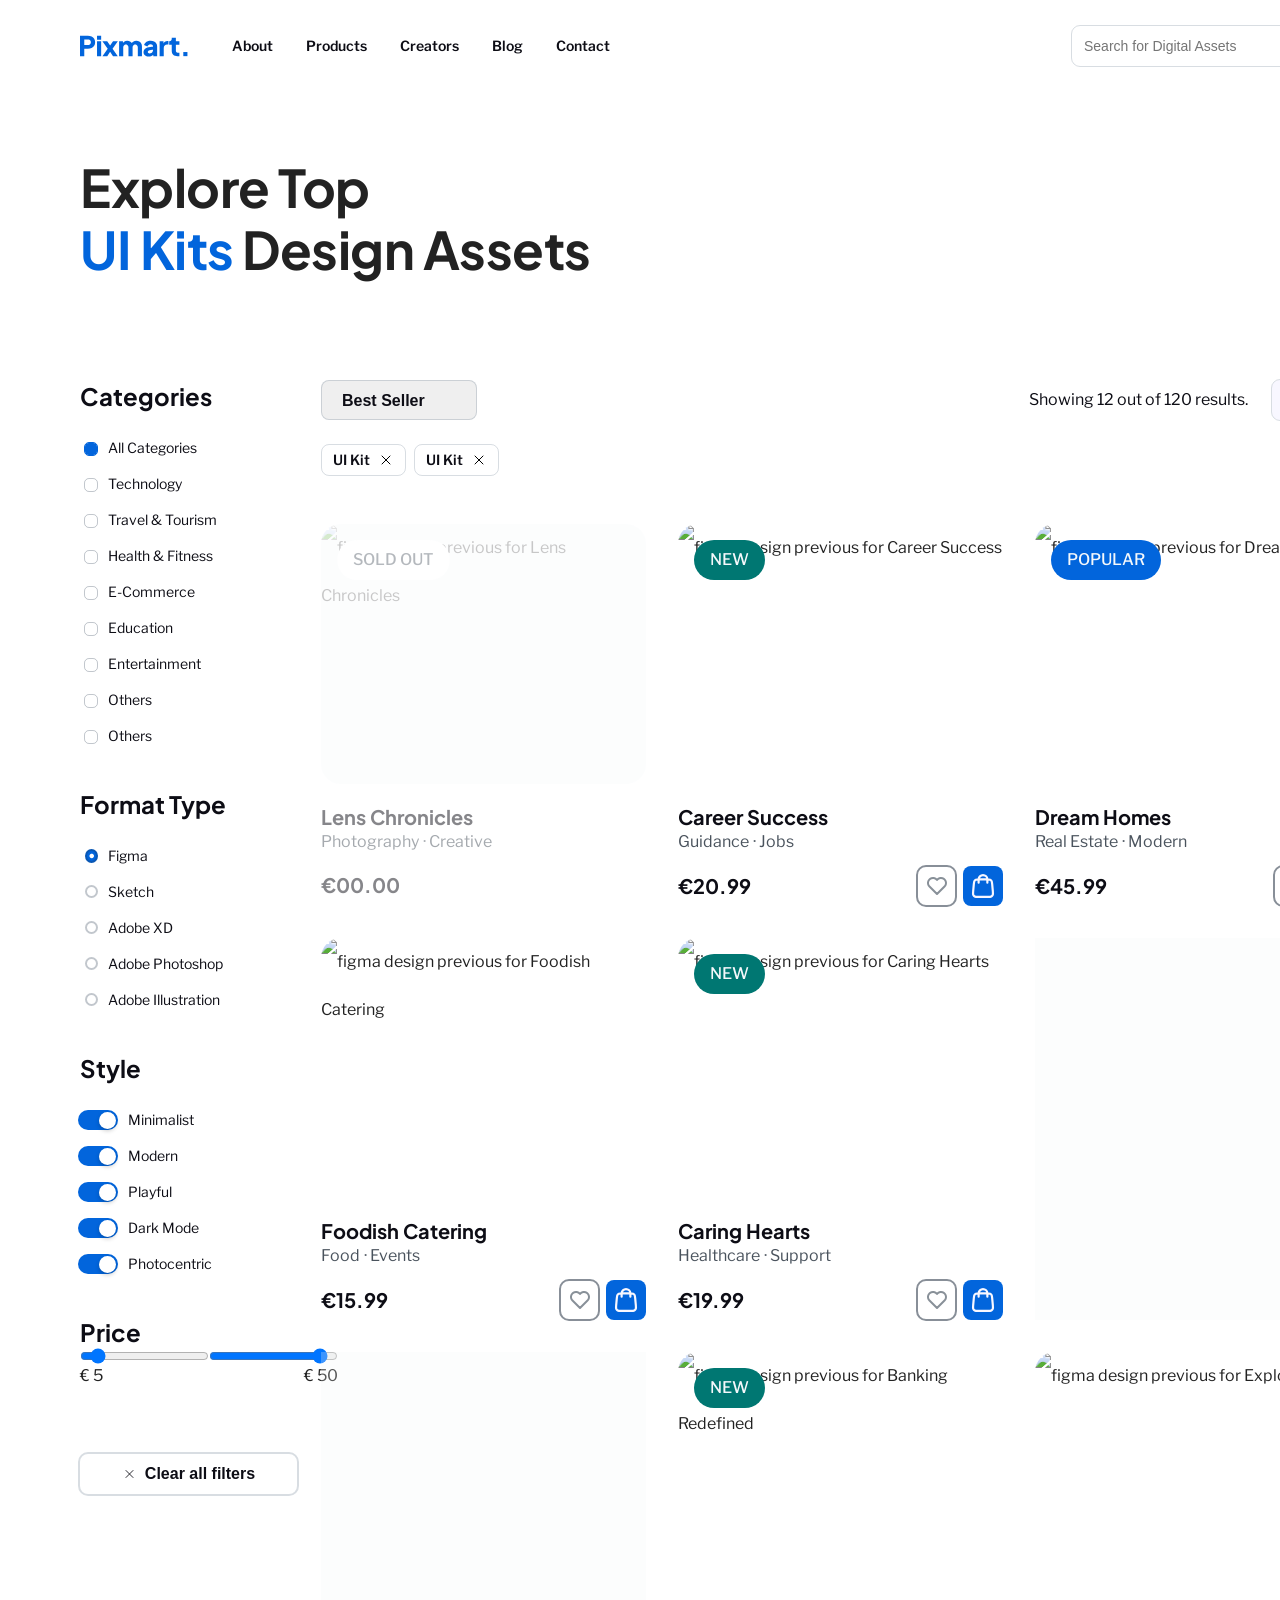
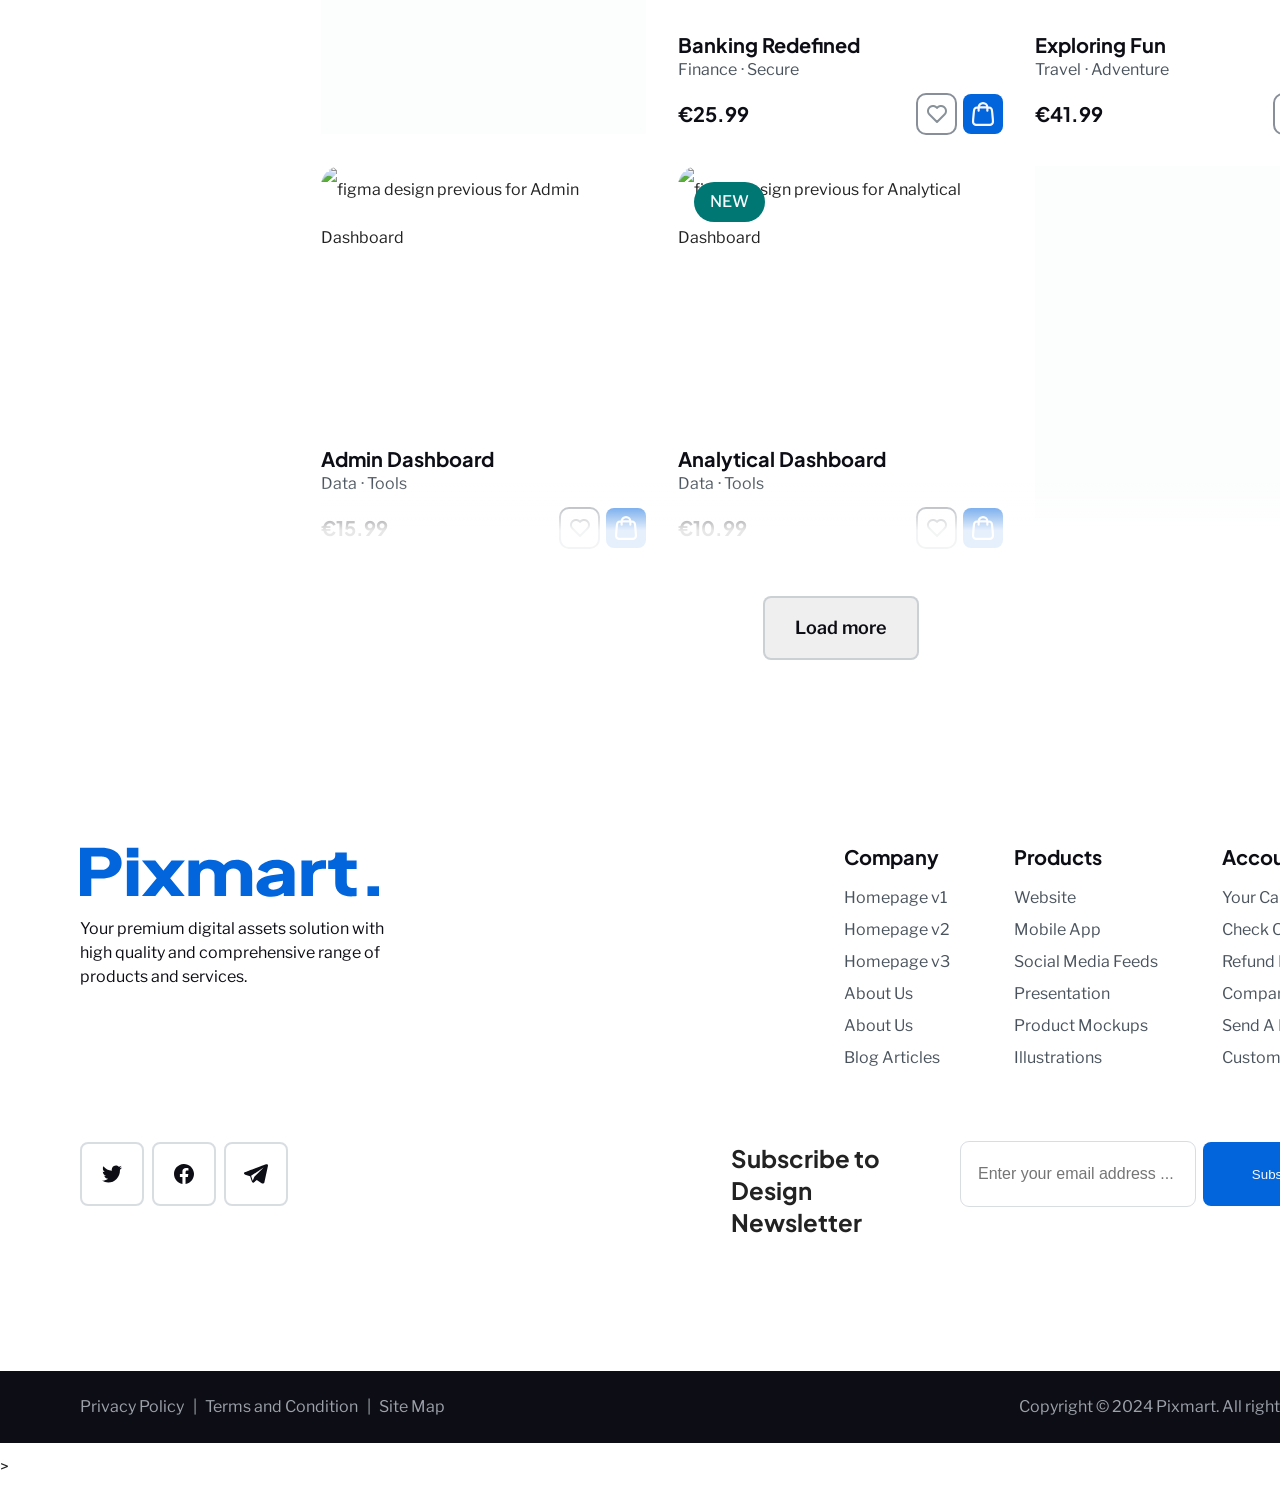
==== commit 10d32e2b: "refactor:  filter form structure and styling" ====
--- a/catalog.html
+++ b/catalog.html
@@ -390,13 +390,13 @@
 
             <div class="content">
                 <div class="content__filters-buttons">
-                    <div class="content__filters-view-wrap">
-                        <form
+                    <form
                             class="content__filters-view"
                             action="/#"
                             method="get"
                             id="id-filters-view"
                         >
+                        <div class="content__filters-view-wrap">
                             <label for="id-sort-by" class="content__filters-select-tittle visually-hidden">
                                 Sort by
                             </label>
@@ -463,48 +463,48 @@
                                     </svg>
                                 </button>
                             </div>
-                        </form>
-                    </div>
-                    <ul class="content__tags-list">
-                        <li class="content__tag-item">
-                            UI Kit
-                            <button
-                                type="button"
-                                class="content__tag-button"
-                                id="id-ui-kit"
-                                form="id-form-filters"
-                                aria-label="remove tag"
-                            >
-                                <svg
-                                    class="content__view-tag-img"
-                                    width="16"
-                                    height="16"
-                                    aria-hidden="true"
-                                >
-                                    <use xlink:href="img/sprite.svg#cancer-ico"></use>
-                                </svg>
-                            </button>
-                        </li>
-                        <li class="content__tag-item">
-                            UI Kit
-                            <button
-                                type="button"
-                                class="content__tag-button"
-                                id="id-ui-kit-second"
-                                form="id-form-filters"
-                                aria-label="remove tag"
-                            >
-                                <svg
-                                    class="content__view-tag-img"
-                                    width="16"
-                                    height="16"
-                                    aria-hidden="true"
-                                >
-                                    <use xlink:href="img/sprite.svg#cancer-ico"></use>
-                                </svg>
-                            </button>
-                        </li>
-                    </ul>
+                        </div>
+                        <ul class="content__tags-list">
+                            <li class="content__tag-item">
+                                UI Kit
+                                <button
+                                    type="button"
+                                    class="content__tag-button"
+                                    id="id-ui-kit"
+                                    form="id-form-filters"
+                                    aria-label="remove tag"
+                                >
+                                    <svg
+                                        class="content__view-tag-img"
+                                        width="16"
+                                        height="16"
+                                        aria-hidden="true"
+                                    >
+                                        <use xlink:href="img/sprite.svg#cancer-ico"></use>
+                                    </svg>
+                                </button>
+                            </li>
+                            <li class="content__tag-item">
+                                UI Kit
+                                <button
+                                    type="button"
+                                    class="content__tag-button"
+                                    id="id-ui-kit-second"
+                                    form="id-form-filters"
+                                    aria-label="remove tag"
+                                >
+                                    <svg
+                                        class="content__view-tag-img"
+                                        width="16"
+                                        height="16"
+                                        aria-hidden="true"
+                                    >
+                                        <use xlink:href="img/sprite.svg#cancer-ico"></use>
+                                    </svg>
+                                </button>
+                            </li>
+                        </ul>
+                    </form>
                 </div>
                 <div class="content__product-list" id="id-content__product-list">
                     <article class="content__card sold_out">
--- a/css/style.css
+++ b/css/style.css
@@ -1619,8 +1619,10 @@
     line-height: var(--font-line-height-heroes);
     letter-spacing: -0.5px;
     margin: 0;
-    padding: 64px 0 100px 0;
+    padding: 64px 0px 100px 0px;
     max-width: min-content;
+    overflow: hidden;
+    text-overflow: ellipsis;
 }
 
 .side-filters__form-price,
@@ -1784,14 +1786,15 @@
     content: "";
     display: inline-block;
     background-color: var(--color-bg-base);
-    outline: 2px solid rgba(31, 50, 71, 0.27);
+    outline: 1px solid rgba(31, 50, 71, 0.27);
     border-radius: 4px;
-    width: 13px;
-    height: 13px;
+    width: 12px;
+    height: 12px;
     left: 0px;
-    top: -2px;
+    top: 0px;
     position: absolute;
     margin: 5px;
+    outline-offset: -0.5px;
 }
 
 .side-filters__categories-check-box:hover+ .side-filters__categories-check-label:before {
@@ -1818,10 +1821,10 @@
 
 .side-filters__categories-check-box:checked+ .side-filters__categories-check-label:before {
     background-color: var(--color-brand);
-    outline: 2px solid var(--color-brand);
+    outline: 1px solid var(--color-brand);
     background-image: url(/img/mark_checkbox.svg);
     background-repeat: no-repeat;
-    background-position: 2px 4px;
+    background-position: center;
 }
 
 .side-filters__categories-check-box:checked:hover+ .side-filters__categories-check-label:before {
@@ -1853,7 +1856,7 @@
 .toggle-wrapper {
     display: flex;
     align-items: center;
-    margin-left: -28px;
+    margin-left: -30px;
 }
 
 .side-filters__style-toggle {
@@ -1980,9 +1983,14 @@
     justify-content: center;
     align-items: center;
     gap: 8px;
-    border: 2px solid rgba(29, 54, 83, 0.17);
+    outline: 2px solid rgba(29, 54, 83, 0.17);
     border-radius: 8px;
     padding: 8px 20px 8px 20px;
+    background: rgb(255, 255, 255);
+    flex-wrap: nowrap;
+    overflow: hidden;
+    white-space: nowrap;
+    text-overflow: ellipsis;
 }
 
 .content {
@@ -1990,17 +1998,12 @@
     flex-direction: column;
 }
 
-.content__filters-buttons {
-    display: flex;
-    flex-direction: column;
-    gap: 24px;
-}
-
-.content__filters-view {
-    display: flex;
-    flex-direction: row;
+.content__filters-view-wrap {
+    display: flex;
+    flex-direction: row;
+    flex-wrap: nowrap;
     justify-content: space-between;
-    flex-wrap: nowrap;
+    gap: 10px;
 }
 
 .visually-hidden {
@@ -2113,14 +2116,18 @@
 .content__tags-list {
     display: flex;
     flex-direction: row;
-    flex-wrap: wrap;
+    flex-wrap: nowrap;
     justify-content: flex-start;
     gap: 8px;
+    padding-top: 24px;
+    overflow: hidden;
+    max-width: 1030px;
+    white-space: nowrap;
 }
 
 .content__tag-item {
-    padding: 6px 12px 7px 12px;
-    box-shadow: 0 0 1px rgba(29, 54, 83, 0.17);
+    padding: 5px 11px 5px 11px;
+    border: 1px solid rgba(29, 54, 83, 0.17);
     border-radius: 8px;
     color: var(--color-text-primary);
     font-family: var(--font-family-secondary);
@@ -2131,9 +2138,13 @@
     text-align: center;
     height: 32px;
     display: flex;
-    justify-content: center;
+    justify-content: flex-start;
     gap: 8px;
     align-items: center;
+    white-space: nowrap;
+    overflow: hidden;
+    text-overflow: ellipsis;
+    flex-wrap: nowrap;
 }
 
 .content__tag-button {
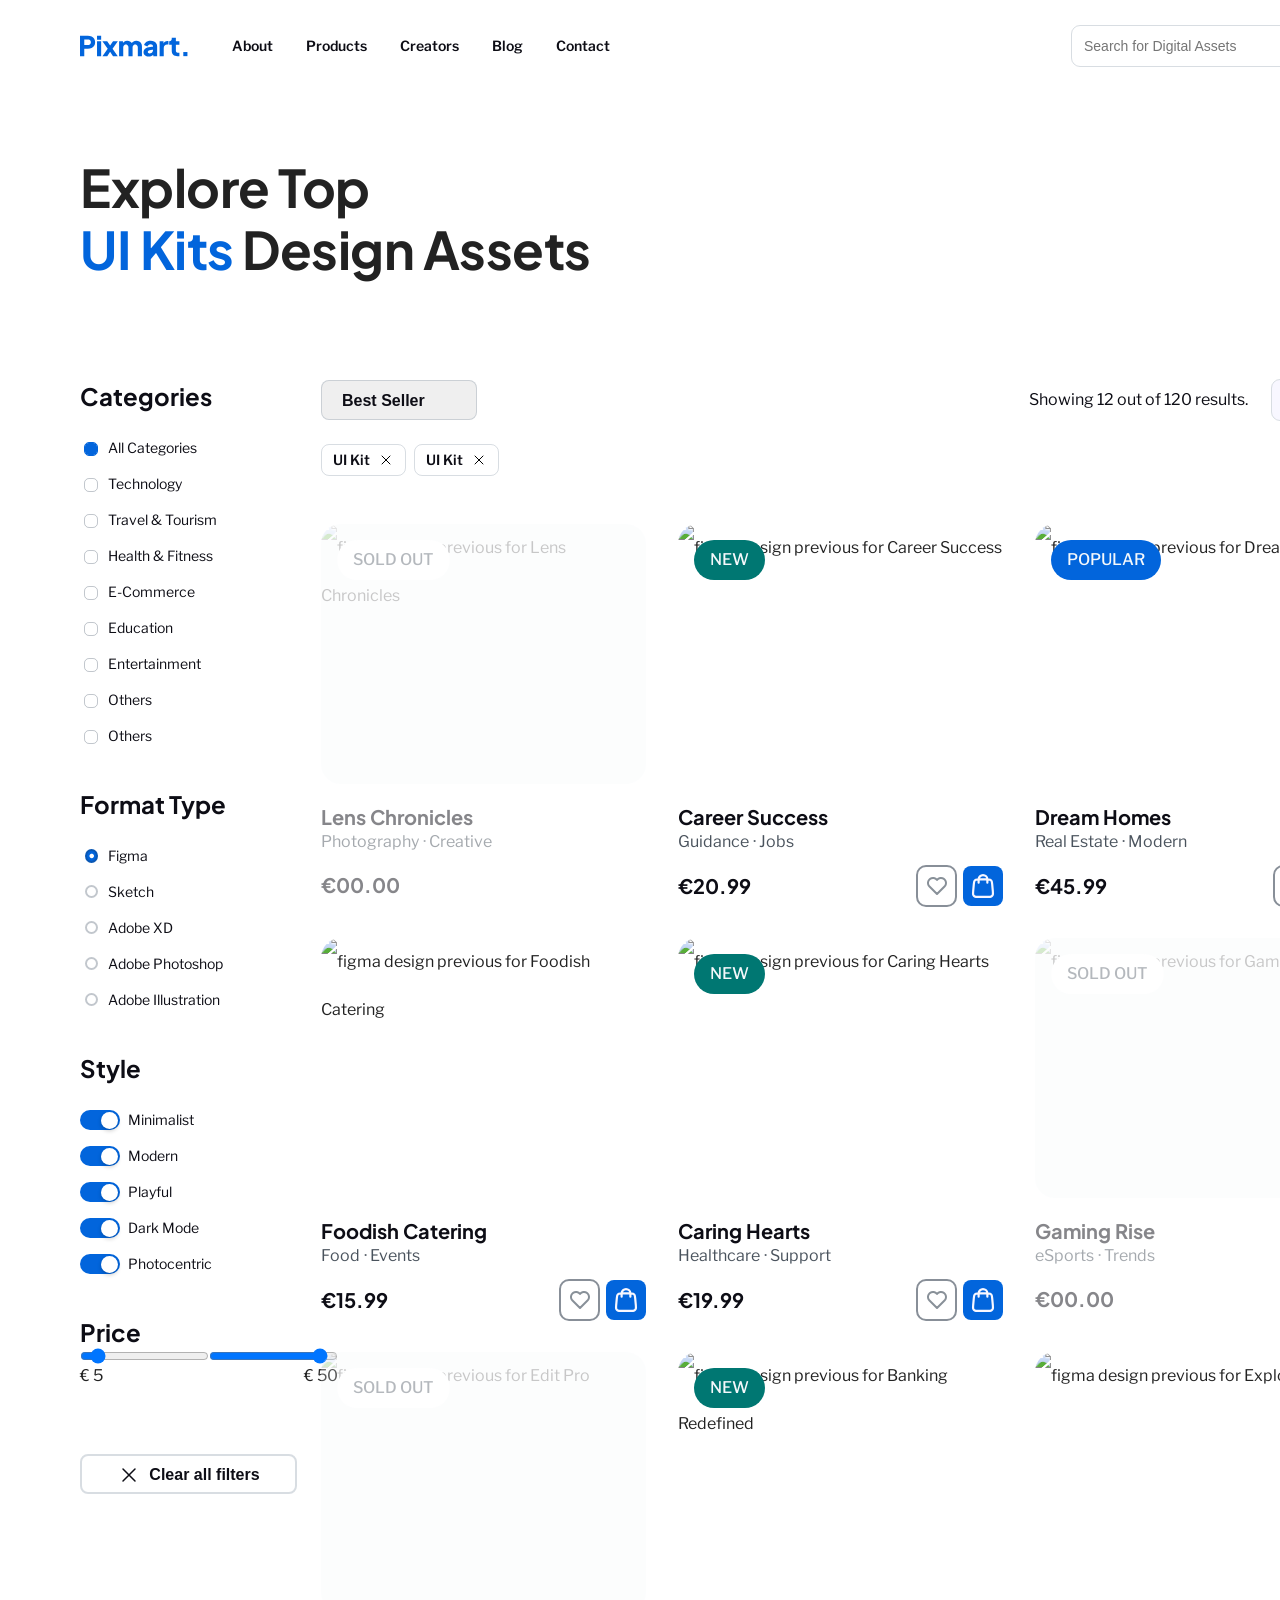
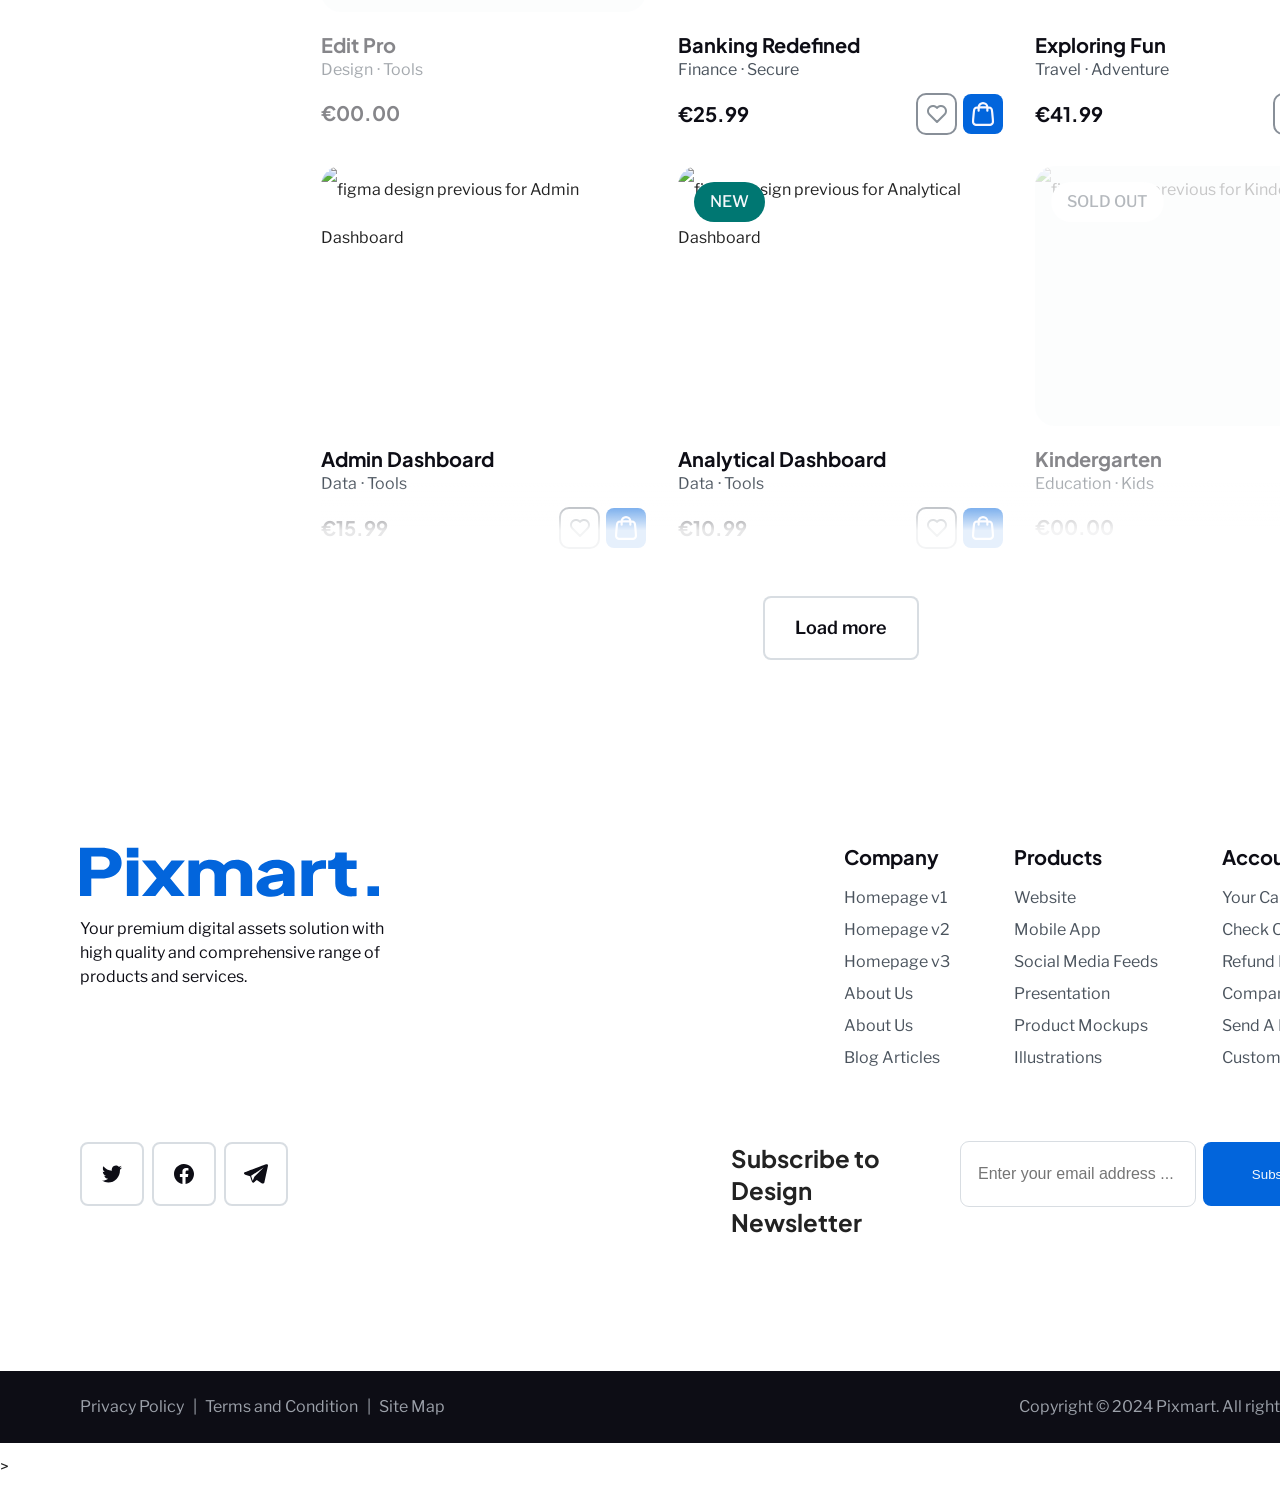
==== commit bcd75ea5: "refactor: styling filter select input structure" ====
--- a/catalog.html
+++ b/catalog.html
@@ -397,27 +397,29 @@
                             id="id-filters-view"
                         >
                         <div class="content__filters-view-wrap">
-                            <label for="id-sort-by" class="content__filters-select-tittle visually-hidden">
-                                Sort by
-                            </label>
-                            <select
-                                name="sort-by"
-                                id="id-sort-by"
-                                class="content__filters-select-input"
-                            >
-                                <option value="best-seller" class="content__filters-select-item">
-                                    Best Seller
-                                </option>
-                                <option value="newest" class="content__filters-select-item">
-                                    Newest
-                                </option>
-                                <option value="price" class="content__filters-select-item">
-                                    Price
-                                </option>
-                                <option value="lorem" class="content__filters-select-item">
-                                    Lorem
-                                </option>
-                            </select>
+                            <div class="content__filters-select-input-wrap">
+                                <label for="id-sort-by" class="content__filters-select-tittle visually-hidden">
+                                    Sort by
+                                </label>
+                                <select
+                                    name="sort-by"
+                                    id="id-sort-by"
+                                    class="content__filters-select-input"
+                                >
+                                    <option value="best-seller" class="content__filters-select-item">
+                                        Best Seller
+                                    </option>
+                                    <option value="newest" class="content__filters-select-item">
+                                        Newest
+                                    </option>
+                                    <option value="price" class="content__filters-select-item">
+                                        Price
+                                    </option>
+                                    <option value="lorem" class="content__filters-select-item">
+                                        Lorem
+                                    </option>
+                                </select>
+                            </div>
                             <div class="content__view">
                                 <p class="content__filter-results">
                                     Showing
--- a/css/style.css
+++ b/css/style.css
@@ -1872,7 +1872,8 @@
 .side-filters__style-toggle-label {
     display: flex;
     align-items: center;
-    gap: 10px;
+    gap: 8px;
+    padding-left: 30px;
 }
 
 .toggle-slider {
@@ -1985,12 +1986,19 @@
     gap: 8px;
     outline: 2px solid rgba(29, 54, 83, 0.17);
     border-radius: 8px;
-    padding: 8px 20px 8px 20px;
+    padding: 10px 20px 9px 20px;
     background: rgb(255, 255, 255);
     flex-wrap: nowrap;
     overflow: hidden;
     white-space: nowrap;
     text-overflow: ellipsis;
+    outline-offset: -2px;
+}
+
+.side-filters__form-reset svg {
+    width: 24px;
+    height: 24px;
+    color: inherit;
 }
 
 .content {
@@ -2037,18 +2045,26 @@
     position: relative;
 }
 
-.content__filters-select-item:after {
+.content__filters-select-input-wrap {
+    position: relative;
+}
+
+.content__filters-select-input-wrap:after {
     content: '';
     position: absolute;
-    right: 27px;
+    right: 22px;
+    top: 10px;
     display: block;
-    width: 24px;
-    height: 24px;
-    background-image: url("img/chevron_down.svg");
-    outline: 2px solid rgba(29, 54, 83, 0.17);
+    width: 17px;
+    height: 17px;
+    background: url("/img/chevron_down.svg");
+    background-repeat: no-repeat;
+    background-size: contain;
     border-radius: 8px;
     transform: rotate(360deg);
     padding: 2px;
+    color: rgb(13, 13, 21);
+    pointer-events: none;
 }
 
 .content__filters-select-item {
@@ -2365,6 +2381,7 @@
     margin-inline: auto;
     border: 2px solid rgba(29, 54, 83, 0.17);
     border-radius: 8px;
+    background: rgb(255,255,255);
 }
 
 .blog-details {
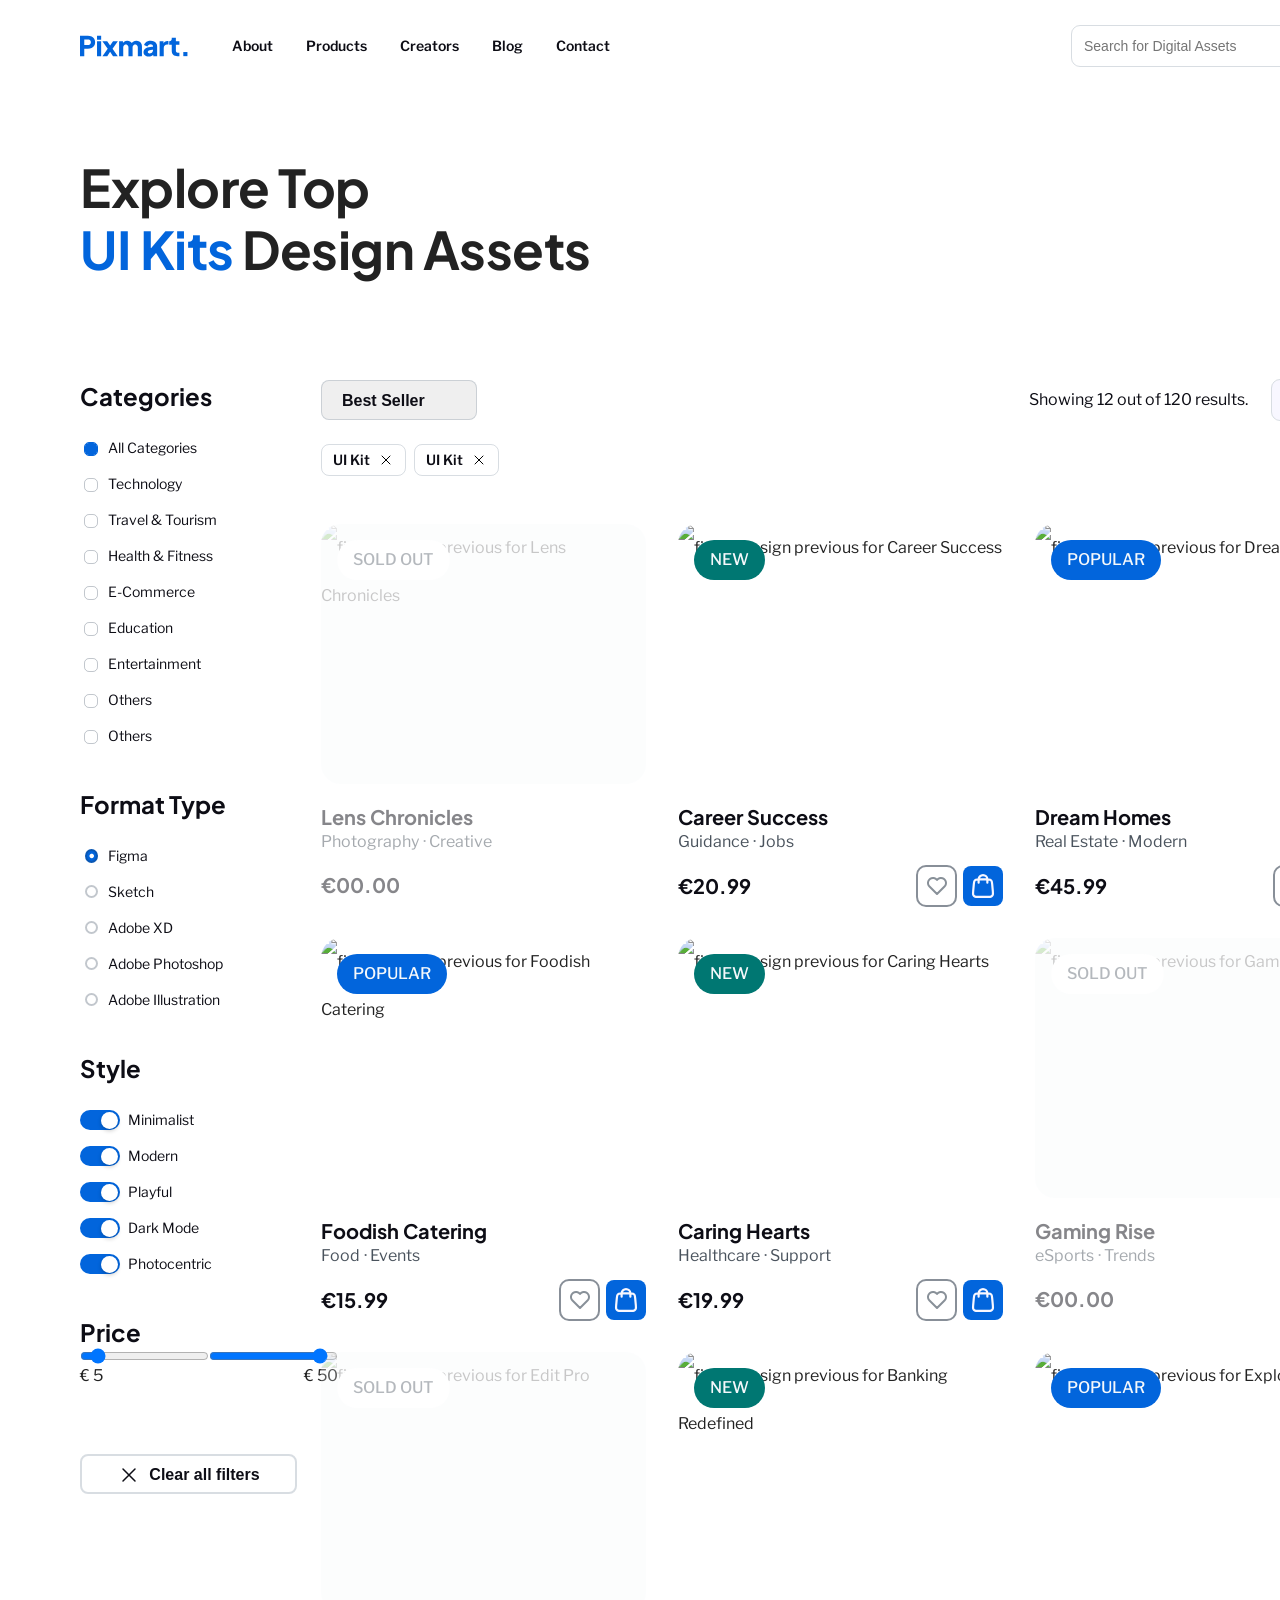
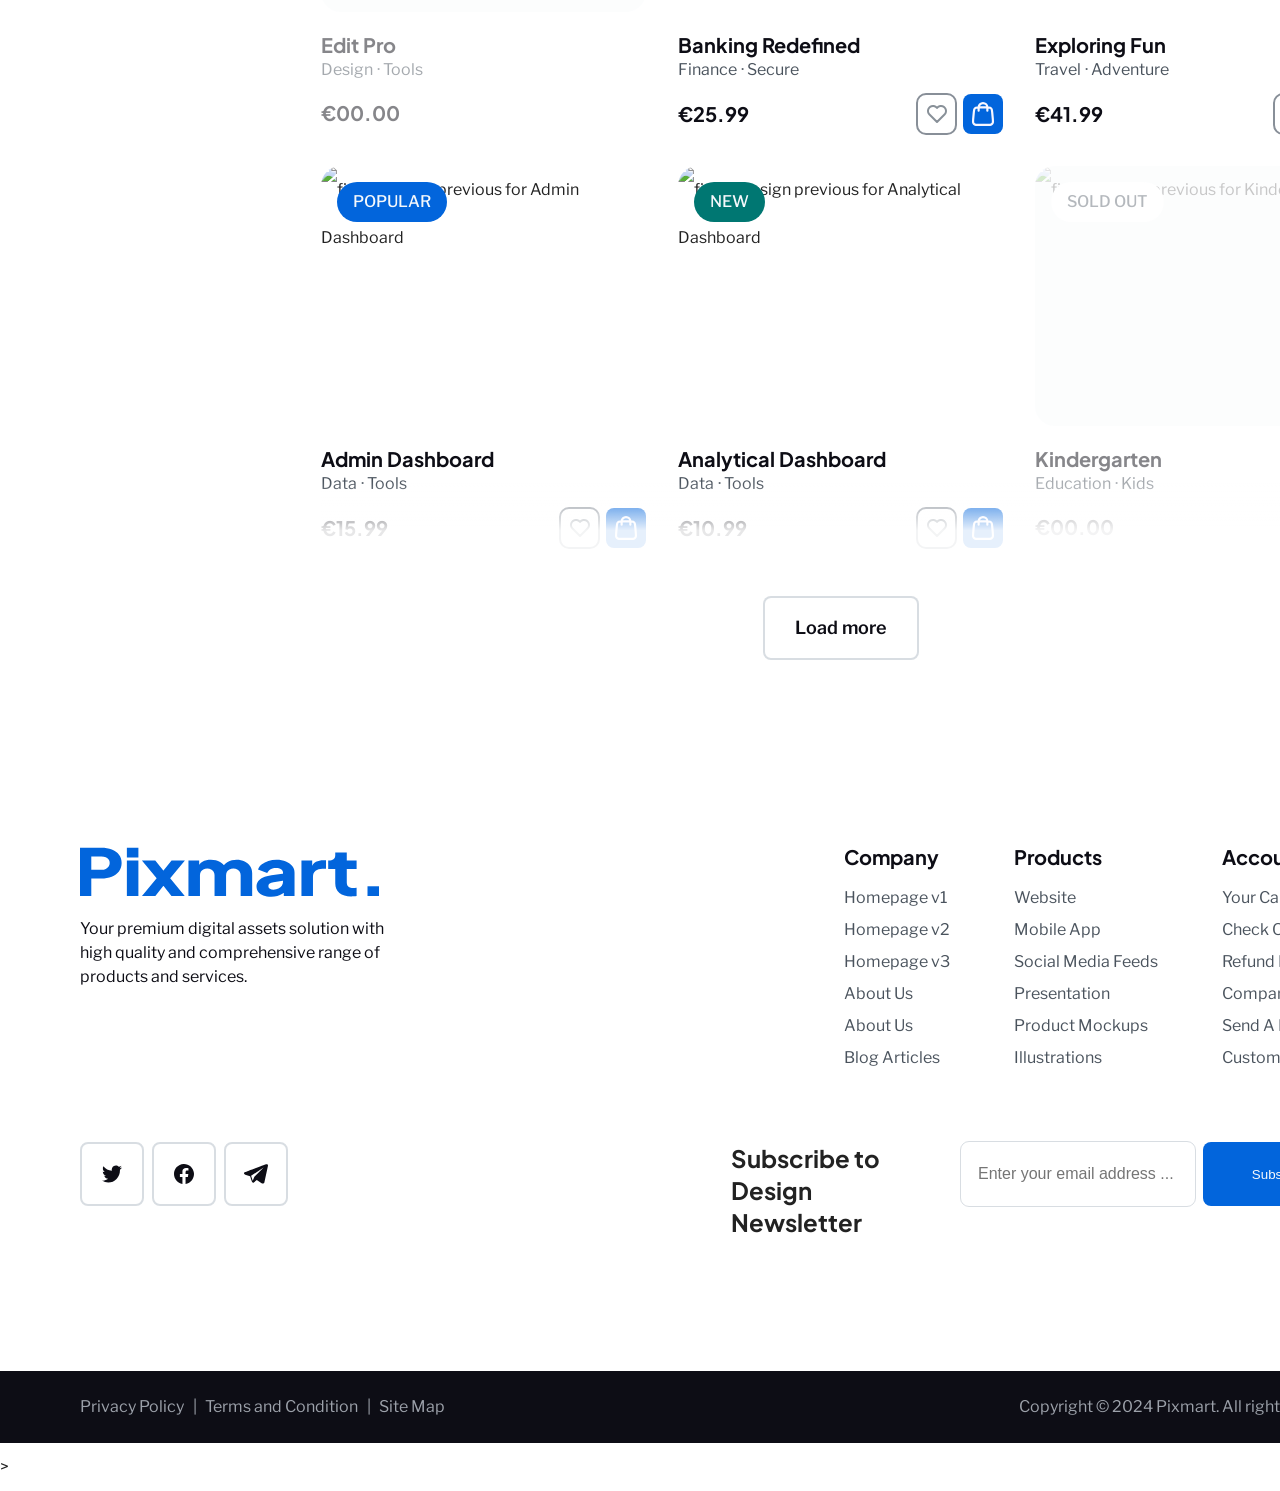
==== commit 9b70ba66: "refactor: add top_item class to content cards" ====
--- a/catalog.html
+++ b/catalog.html
@@ -665,7 +665,7 @@
                         </div>
                     </article>
 
-                    <article class="content__card">
+                    <article class="content__card top_item">
                         <a href="#" class="content__card-link">
                             <img
                                 src="img/foodish_delight.webp"
@@ -925,7 +925,7 @@
                         </div>
                     </article>
 
-                    <article class="content__card">
+                    <article class="content__card top_item">
                         <a href="#" class="content__card-link">
                             <img
                                 src="img/travel_hero.webp"
@@ -977,7 +977,7 @@
                         </div>
                     </article>
 
-                    <article class="content__card">
+                    <article class="content__card top_item">
                         <a href="#" class="content__card-link">
                             <img
                                 src="img/admin_dashboard.webp"
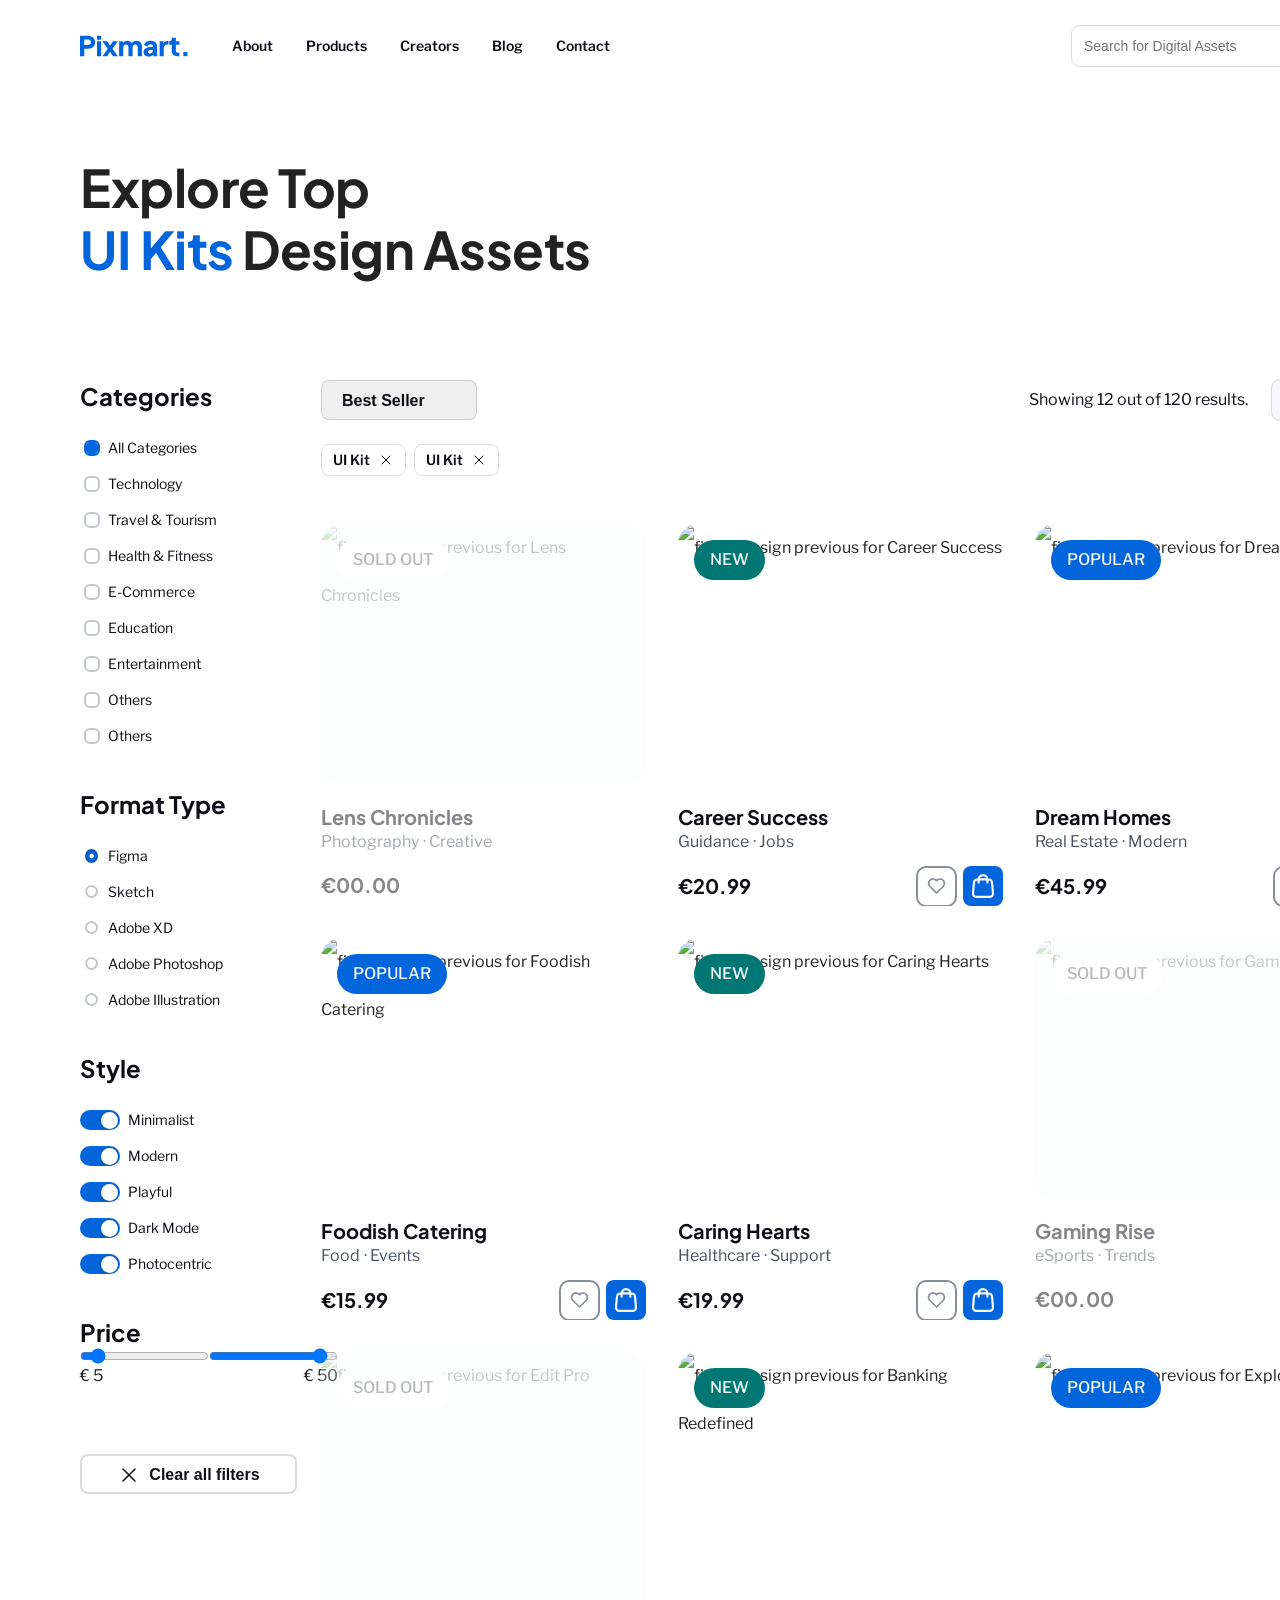
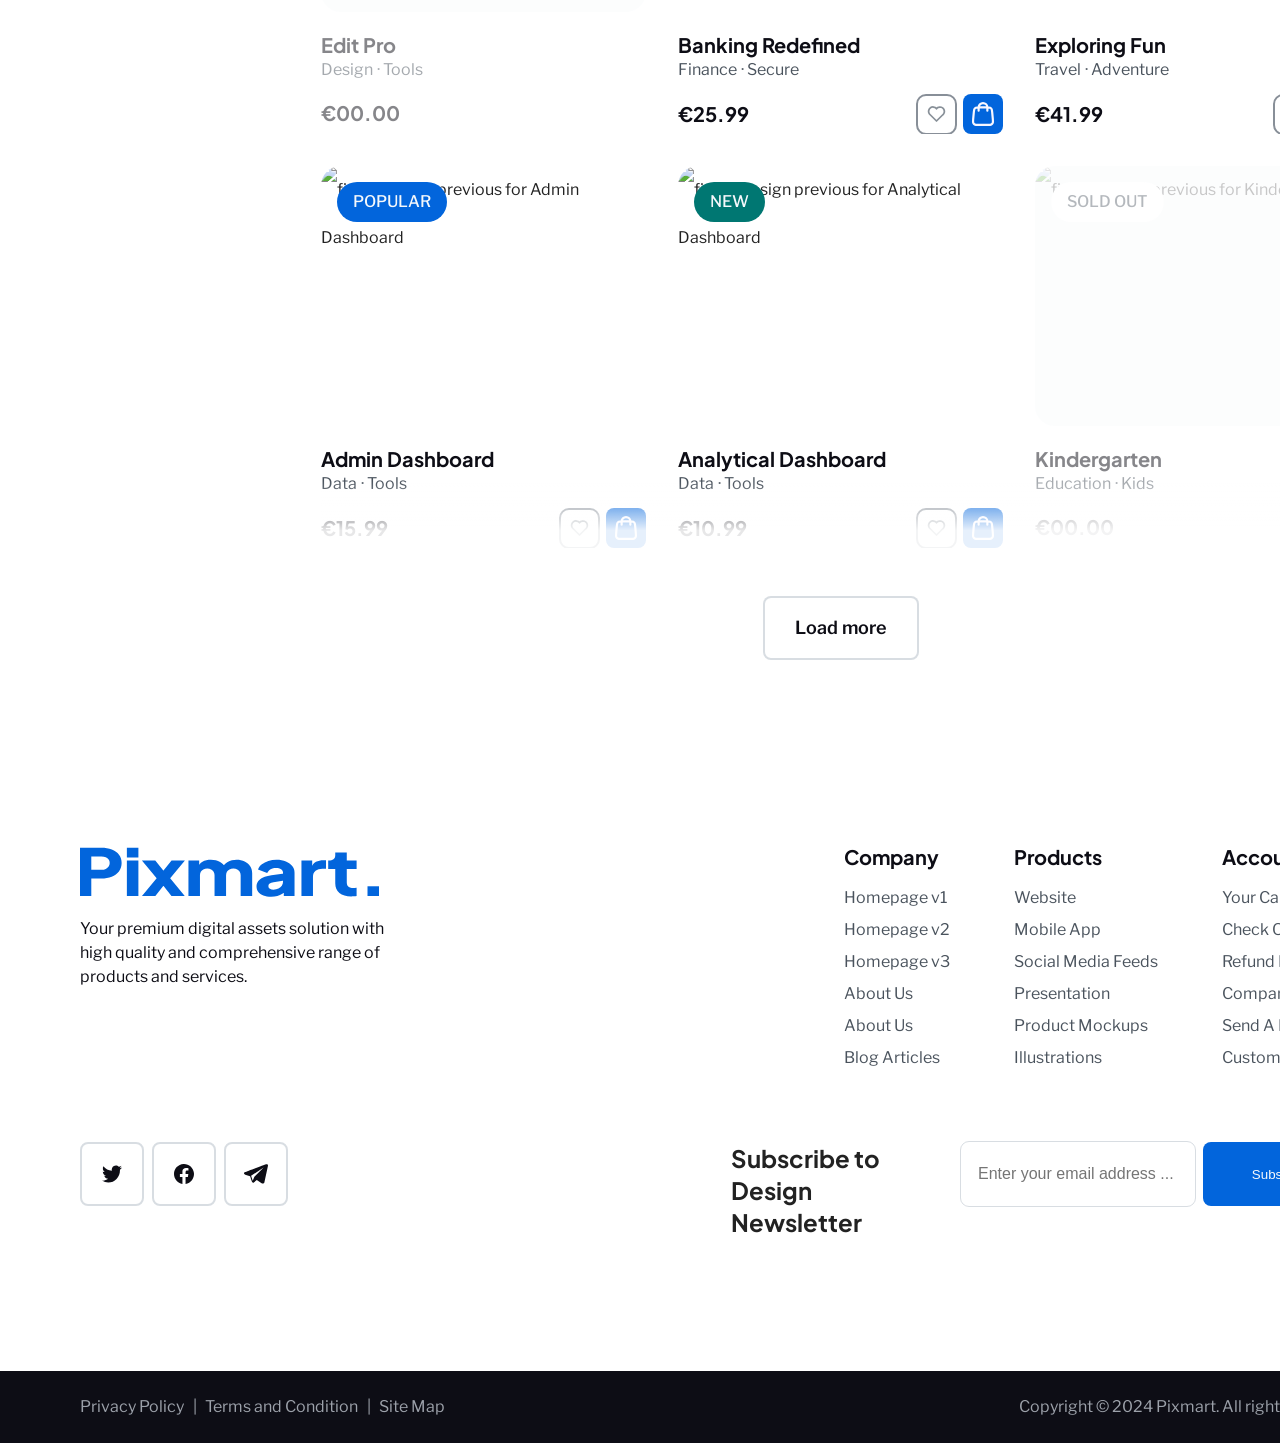
==== commit 57214837: "refactor: card styling" ====
--- a/catalog.html
+++ b/catalog.html
@@ -1329,6 +1329,6 @@
                     <p class="footer__copyright">Copyright &copy; 2024 Pixmart. All rights reserved.</p>
                 </div>
             </div>
-        </footer>>
+        </footer>
     </body>
 </html>
--- a/css/style.css
+++ b/css/style.css
@@ -1645,6 +1645,11 @@
     font-weight: var(--font-weight-extra);
     line-height: 32px;
     letter-spacing: 0px;
+    white-space: nowrap;
+    max-width: 217px;
+    overflow: hidden;
+    display: block;
+    text-overflow: ellipsis;
 }
 
 .side-filters__style-wrap,
@@ -1679,6 +1684,11 @@
     line-height: var(--font-line-height-small);
     letter-spacing: 0px;
     padding-left: 28px;
+    white-space: nowrap;
+    overflow: hidden;
+    max-width: 217px;
+    text-overflow: ellipsis;
+    display: block;
 
 }
 
@@ -1776,8 +1786,6 @@
 }
 
 .side-filters__categories-check-label {
-    display: inline-flex;
-    align-items: center;
     user-select: none;
     position: relative;
 }
@@ -1786,12 +1794,12 @@
     content: "";
     display: inline-block;
     background-color: var(--color-bg-base);
-    outline: 1px solid rgba(31, 50, 71, 0.27);
+    outline: 2px solid rgba(31, 50, 71, 0.27);
     border-radius: 4px;
     width: 12px;
     height: 12px;
-    left: 0px;
-    top: 0px;
+    left: 1px;
+    top: -1px;
     position: absolute;
     margin: 5px;
     outline-offset: -0.5px;
@@ -1821,10 +1829,10 @@
 
 .side-filters__categories-check-box:checked+ .side-filters__categories-check-label:before {
     background-color: var(--color-brand);
-    outline: 1px solid var(--color-brand);
+    outline: 2px solid var(--color-brand);
     background-image: url(/img/mark_checkbox.svg);
     background-repeat: no-repeat;
-    background-position: center;
+    background-position: 2px 3.5px;
 }
 
 .side-filters__categories-check-box:checked:hover+ .side-filters__categories-check-label:before {
@@ -2217,6 +2225,10 @@
     display: none;
 }
 
+.content__card {
+    max-width: 325px;
+}
+
 /* alignment after removing buttons */
 /* ----------------------------------------- */
 .sold_out .content__price {
@@ -2291,11 +2303,17 @@
     font-weight: 700;
     line-height: 26px;
     letter-spacing: 0px;
+    white-space: nowrap;
+    text-overflow: ellipsis;
+    overflow: hidden;
+    width: 100%;
 }
 
 .content__card-description {
     display: flex;
     max-width: 100%;
+    white-space: nowrap;
+    overflow: hidden;
 }
 
 .content__cards-category {
@@ -2308,7 +2326,7 @@
     text-align: left;
 }
 
-.content__cards-category:nth-of-type(1)::after {
+.content__cards-category:not(:last-of-type):after {
     content: "·";
     display: inline-block;
     font-size: var(--font-size-small);
@@ -2325,6 +2343,9 @@
     justify-content: space-between;
     align-items: center;
     max-width: 100%;
+    gap: 12px;
+    flex-wrap: nowrap;
+    overflow: hidden;
 }
 
 .content__price {
@@ -2352,8 +2373,9 @@
     align-items: center;
     padding: 6px;
     width: 37px;
-    height: 38px;
+    height: 37px;
     background-color: var(--color-bg-base);
+    border: 2px solid  transparent;
 }
 
 .content__button-cart {
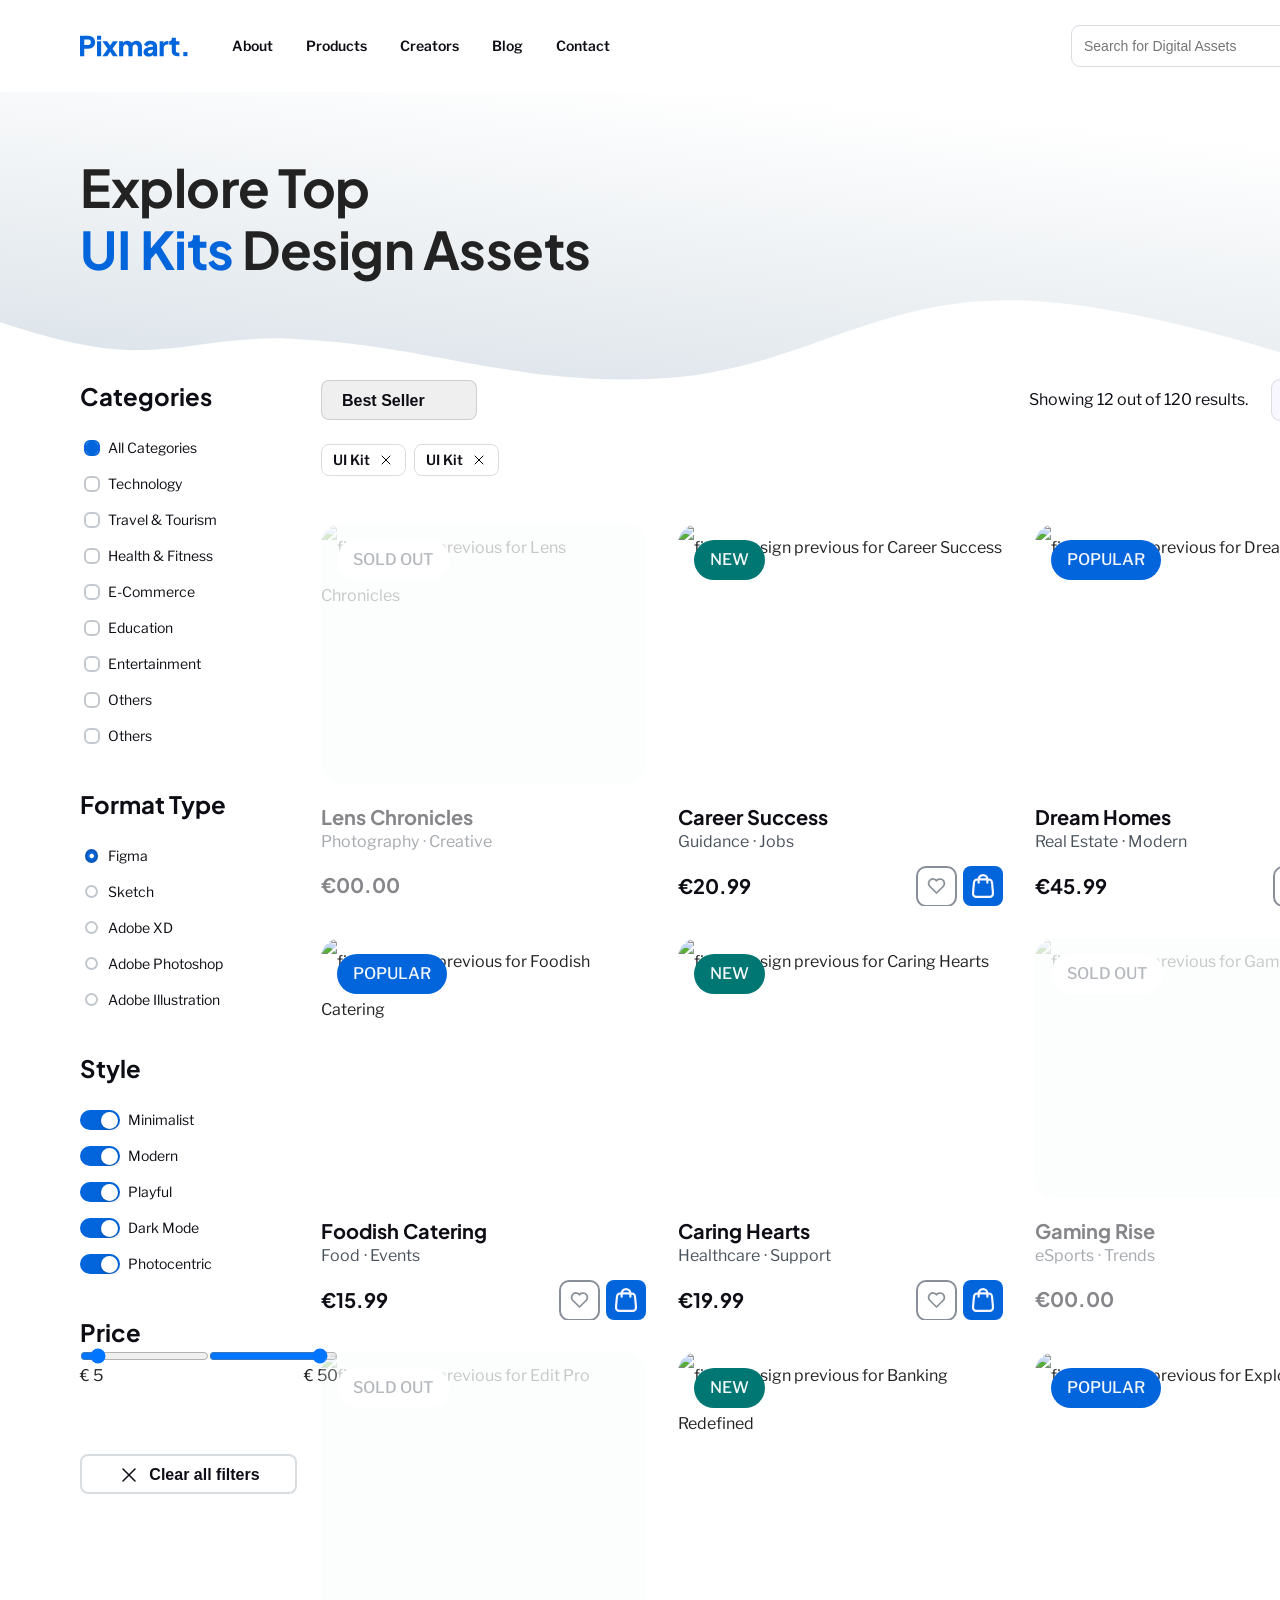
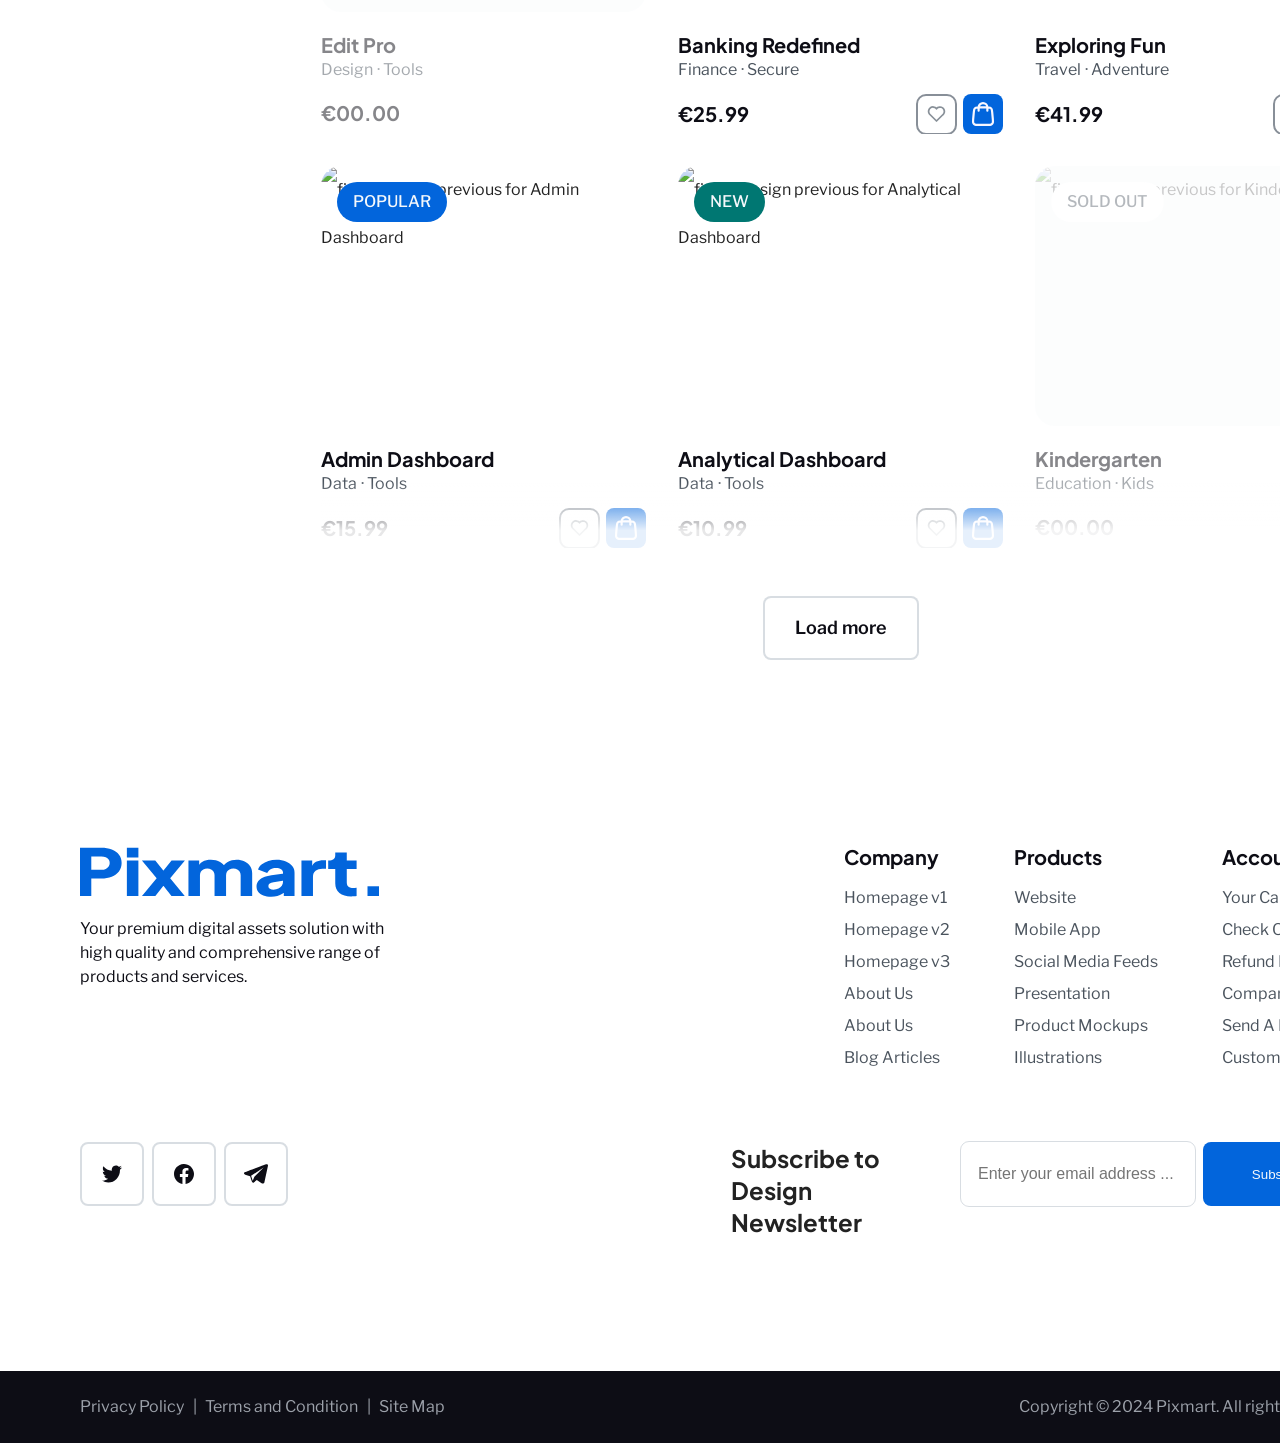
==== commit fe1c6d59: "refactor: add mask background SVG, update catalog styles and contact form layout" ====
--- a/catalog.html
+++ b/catalog.html
@@ -82,1069 +82,1072 @@
             </a>
         </header>
 
-        <main class="catalog_main">
+        <main>
 
             <section class="catalog">
-                <h1 class="catalog__heading">Explore&#160;Top
-                    <span class="hero__accent">UI&#160;Kits</span>&#160;Design&#160;Assets
-                </h1>
+                <div class="catalog__wrap container">
+                    <h1 class="catalog__heading">Explore&#160;Top
+                        <span class="hero__accent">UI&#160;Kits</span>&#160;Design&#160;Assets
+                    </h1>
+                </div>
             </section>
 
-            <div class="side-filters">
-                <form
-                    action="/#"
-                    method="get"
-                    class="side-filters__form"
-                    id="id-form-filters"
-                >
-                    <fieldset class="side-filters__form-categories">
-                        <legend class="side-filters__form-categories-tittle">
-                            Categories
-                        </legend>
-                        <div class="side-filters__categories-container">
-                            <input
-                                type="checkbox"
-                                name="categories"
-                                id="id-all-categories"
-                                class="side-filters__categories-check-box"
-                                value="all"
-                                checked
+            <section class="catalog__grid-wrap">
+                <div class="side-filters">
+                    <form
+                        action="/#"
+                        method="get"
+                        class="side-filters__form"
+                        id="id-form-filters"
+                    >
+                        <fieldset class="side-filters__form-categories">
+                            <legend class="side-filters__form-categories-tittle">
+                                Categories
+                            </legend>
+                            <div class="side-filters__categories-container">
+                                <input
+                                    type="checkbox"
+                                    name="categories"
+                                    id="id-all-categories"
+                                    class="side-filters__categories-check-box"
+                                    value="all"
+                                    checked
+                                >
+                                <label for="id-all-categories" class="side-filters__categories-check-label">
+                                    All Categories
+                                </label>
+                                <input
+                                    type="checkbox"
+                                    name="categories"
+                                    id="id-technology"
+                                    class="side-filters__categories-check-box"
+                                    value="technology"
+                                >
+                                <label for="id-technology" class="side-filters__categories-check-label">
+                                    Technology
+                                </label>
+                                <input
+                                    type="checkbox"
+                                    name="categories"
+                                    id="id-travel-tourism"
+                                    class="side-filters__categories-check-box"
+                                    value="travel-tourism"
+                                >
+                                <label for="id-travel-tourism" class="side-filters__categories-check-label">
+                                    Travel & Tourism
+                                </label>
+                                <input
+                                    type="checkbox"
+                                    name="categories"
+                                    id="id-health"
+                                    class="side-filters__categories-check-box"
+                                    value="health"
+                                >
+                                <label for="id-health" class="side-filters__categories-check-label">
+                                    Health & Fitness
+                                </label>
+                                <input
+                                    type="checkbox"
+                                    name="categories"
+                                    id="id-e-commerce"
+                                    class="side-filters__categories-check-box"
+                                    value="e-commerce"
+                                >
+                                <label for="id-e-commerce" class="side-filters__categories-check-label">
+                                    E-Commerce
+                                </label>
+                                <input
+                                    type="checkbox"
+                                    name="categories"
+                                    id="id-education"
+                                    class="side-filters__categories-check-box"
+                                    value="education"
+                                >
+                                <label for="id-education" class="side-filters__categories-check-label">
+                                    Education
+                                </label>
+                                <input
+                                    type="checkbox"
+                                    name="categories"
+                                    id="id-entertainment"
+                                    class="side-filters__categories-check-box"
+                                    value="entertainment"
+                                >
+                                <label for="id-entertainment" class="side-filters__categories-check-label">
+                                    Entertainment
+                                </label>
+                                <input
+                                    type="checkbox"
+                                    name="categories"
+                                    id="id-others"
+                                    class="side-filters__categories-check-box"
+                                    value="others"
+                                >
+                                <label for="id-others" class="side-filters__categories-check-label">
+                                    Others
+                                </label>
+                                <input
+                                    type="checkbox"
+                                    name="categories"
+                                    id="id-others-secondary"
+                                    class="side-filters__categories-check-box"
+                                    value="others-secondary"
+                                >
+                                <label for="id-others-secondary" class="side-filters__categories-check-label">
+                                    Others
+                                </label>
+                            </div>
+                        </fieldset>
+                        <fieldset class="side-filters__form-format">
+                            <legend class="side-filters__form-format-tittle">
+                                Format Type
+                            </legend>
+                            <div class="side-filters__format-container">
+                                <input
+                                    type="radio"
+                                    name="format"
+                                    id="id-figma"
+                                    class="side-filters__format-radio"
+                                    value="figma"
+                                    checked
+                                >
+                                <label for="id-figma" class="side-filters__format-radio-label" tabindex="0">
+                                    Figma
+                                </label>
+                                <input
+                                    type="radio"
+                                    name="format"
+                                    id="id-sketch"
+                                    class="side-filters__format-radio"
+                                    value="sketch"
+                                >
+                                <label for="id-sketch" class="side-filters__format-radio-label" tabindex="0">
+                                    Sketch
+                                </label>
+                                <input
+                                    type="radio"
+                                    name="format"
+                                    id="id-adobe-xd"
+                                    class="side-filters__format-radio"
+                                    value="adobe-xd"
+                                >
+                                <label for="id-adobe-xd" class="side-filters__format-radio-label" tabindex="0">
+                                    Adobe XD
+                                </label>
+                                <input
+                                    type="radio"
+                                    name="format"
+                                    id="id-adobe-ps"
+                                    class="side-filters__format-radio"
+                                    value="adobe-ps"
+                                >
+                                <label for="id-adobe-ps" class="side-filters__format-radio-label" tabindex="0">
+                                    Adobe Photoshop
+                                </label>
+                                <input
+                                    type="radio"
+                                    name="format"
+                                    id="id-adobe-il"
+                                    class="side-filters__format-radio"
+                                    value="adobe-il"
+                                >
+                                <label for="id-adobe-il" class="side-filters__format-radio-label" tabindex="0">
+                                    Adobe Illustration
+                                </label>
+                            </div>
+                        </fieldset>
+                        <fieldset class="side-filters__form-style">
+                            <legend class="side-filters__form-style-tittle">
+                                Style
+                            </legend>
+                            <div class="side-filters__style-wrap">
+                                <div class="toggle-wrapper">
+                                    <input
+                                        type="checkbox"
+                                        name="style"
+                                        id="id-minimalist"
+                                        class="side-filters__style-toggle"
+                                        value="minimalist"
+                                        checked
+                                    >
+                                    <label for="id-minimalist" class="side-filters__style-toggle-label">
+                                        <span class="toggle-slider"></span>
+                                        <span class="toggle-text">Minimalist</span>
+                                    </label>
+                                </div>
+                                <div class="toggle-wrapper">
+                                    <input
+                                        type="checkbox"
+                                        name="style"
+                                        id="id-modern"
+                                        class="side-filters__style-toggle"
+                                        value="modern"
+                                        checked
+                                    >
+                                    <label for="id-modern" class="side-filters__style-toggle-label">
+                                        <span class="toggle-slider"></span>
+                                        <span class="toggle-text">Modern</span>
+                                    </label>
+                                </div>
+                                <div class="toggle-wrapper">
+                                    <input
+                                        type="checkbox"
+                                        name="style"
+                                        id="id-playful"
+                                        class="side-filters__style-toggle"
+                                        value="playful"
+                                        checked
+                                    >
+                                    <label for="id-playful" class="side-filters__style-toggle-label">
+                                        <span class="toggle-slider"></span>
+                                        <span class="toggle-text">Playful</span>
+                                    </label>
+                                </div>
+                                <div class="toggle-wrapper">
+                                    <input
+                                        type="checkbox"
+                                        name="style"
+                                        id="id-dark-mode"
+                                        class="side-filters__style-toggle"
+                                        value="dark-mode"
+                                        checked
+                                    >
+                                    <label for="id-dark-mode" class="side-filters__style-toggle-label">
+                                        <span class="toggle-slider"></span>
+                                        <span class="toggle-text">Dark Mode</span>
+                                    </label>
+                                </div>
+                                <div class="toggle-wrapper">
+                                    <input
+                                        type="checkbox"
+                                        name="style"
+                                        id="id-photocentric"
+                                        class="side-filters__style-toggle"
+                                        value="photocentric"
+                                        checked
+                                    >
+                                    <label for="id-photocentric" class="side-filters__style-toggle-label">
+                                        <span class="toggle-slider"></span>
+                                        <span class="toggle-text">Photocentric</span>
+                                    </label>
+                                </div>
+                            </div>
+                        </fieldset>
+                        <fieldset class="side-filters__form-price">
+                            <legend class="side-filters__form-style-price">
+                                Price
+                            </legend>
+                            <div class="side-filters__form-range-wrap">
+                                <label for="id-min-range" class="side-filters__form-range-label visually-hidden">
+                                    Min Price
+                                </label>
+                                <input
+                                    type="range"
+                                    min="0"
+                                    max="55"
+                                    value="5"
+                                    id="id-min-range"
+                                    name="min-range"
+                                    class="side-filters__form-range-min"
+                                >
+                                <label for="id-max-range" class="side-filters__form-range-label visually-hidden">
+                                    Max Price
+                                </label>
+                                <input
+                                    type="range"
+                                    min="0"
+                                    max="55"
+                                    value="50"
+                                    id="id-max-range"
+                                    name="max-range"
+                                    class="side-filters__form-range-max"
+                                >
+                            </div>
+                            <div class="side-filters__form-range-values-wrap">
+                                <p class="side-filters__form-range-value">
+                                    €
+                                    <span class="side-filters__form-range-numbers">
+                                        5
+                                    </span>
+                                </p>
+                                <p class="side-filters__form-range-value">
+                                    €
+                                    <span class="side-filters__form-range-numbers">
+                                        50
+                                    </span>
+                                </p>
+                            </div>
+                        </fieldset>
+                        <button type="reset" class="side-filters__form-reset brand-light-color-button">
+                            <svg
+                                class="side-filters__form-reset-img"
+                                width="15"
+                                height="14"
                             >
-                            <label for="id-all-categories" class="side-filters__categories-check-label">
-                                All Categories
-                            </label>
-                            <input
-                                type="checkbox"
-                                name="categories"
-                                id="id-technology"
-                                class="side-filters__categories-check-box"
-                                value="technology"
-                            >
-                            <label for="id-technology" class="side-filters__categories-check-label">
-                                Technology
-                            </label>
-                            <input
-                                type="checkbox"
-                                name="categories"
-                                id="id-travel-tourism"
-                                class="side-filters__categories-check-box"
-                                value="travel-tourism"
-                            >
-                            <label for="id-travel-tourism" class="side-filters__categories-check-label">
-                                Travel & Tourism
-                            </label>
-                            <input
-                                type="checkbox"
-                                name="categories"
-                                id="id-health"
-                                class="side-filters__categories-check-box"
-                                value="health"
-                            >
-                            <label for="id-health" class="side-filters__categories-check-label">
-                                Health & Fitness
-                            </label>
-                            <input
-                                type="checkbox"
-                                name="categories"
-                                id="id-e-commerce"
-                                class="side-filters__categories-check-box"
-                                value="e-commerce"
-                            >
-                            <label for="id-e-commerce" class="side-filters__categories-check-label">
-                                E-Commerce
-                            </label>
-                            <input
-                                type="checkbox"
-                                name="categories"
-                                id="id-education"
-                                class="side-filters__categories-check-box"
-                                value="education"
-                            >
-                            <label for="id-education" class="side-filters__categories-check-label">
-                                Education
-                            </label>
-                            <input
-                                type="checkbox"
-                                name="categories"
-                                id="id-entertainment"
-                                class="side-filters__categories-check-box"
-                                value="entertainment"
-                            >
-                            <label for="id-entertainment" class="side-filters__categories-check-label">
-                                Entertainment
-                            </label>
-                            <input
-                                type="checkbox"
-                                name="categories"
-                                id="id-others"
-                                class="side-filters__categories-check-box"
-                                value="others"
-                            >
-                            <label for="id-others" class="side-filters__categories-check-label">
-                                Others
-                            </label>
-                            <input
-                                type="checkbox"
-                                name="categories"
-                                id="id-others-secondary"
-                                class="side-filters__categories-check-box"
-                                value="others-secondary"
-                            >
-                            <label for="id-others-secondary" class="side-filters__categories-check-label">
-                                Others
-                            </label>
-                        </div>
-                    </fieldset>
-                    <fieldset class="side-filters__form-format">
-                        <legend class="side-filters__form-format-tittle">
-                            Format Type
-                        </legend>
-                        <div class="side-filters__format-container">
-                            <input
-                                type="radio"
-                                name="format"
-                                id="id-figma"
-                                class="side-filters__format-radio"
-                                value="figma"
-                                checked
-                            >
-                            <label for="id-figma" class="side-filters__format-radio-label" tabindex="0">
-                                Figma
-                            </label>
-                            <input
-                                type="radio"
-                                name="format"
-                                id="id-sketch"
-                                class="side-filters__format-radio"
-                                value="sketch"
-                            >
-                            <label for="id-sketch" class="side-filters__format-radio-label" tabindex="0">
-                                Sketch
-                            </label>
-                            <input
-                                type="radio"
-                                name="format"
-                                id="id-adobe-xd"
-                                class="side-filters__format-radio"
-                                value="adobe-xd"
-                            >
-                            <label for="id-adobe-xd" class="side-filters__format-radio-label" tabindex="0">
-                                Adobe XD
-                            </label>
-                            <input
-                                type="radio"
-                                name="format"
-                                id="id-adobe-ps"
-                                class="side-filters__format-radio"
-                                value="adobe-ps"
-                            >
-                            <label for="id-adobe-ps" class="side-filters__format-radio-label" tabindex="0">
-                                Adobe Photoshop
-                            </label>
-                            <input
-                                type="radio"
-                                name="format"
-                                id="id-adobe-il"
-                                class="side-filters__format-radio"
-                                value="adobe-il"
-                            >
-                            <label for="id-adobe-il" class="side-filters__format-radio-label" tabindex="0">
-                                Adobe Illustration
-                            </label>
-                        </div>
-                    </fieldset>
-                    <fieldset class="side-filters__form-style">
-                        <legend class="side-filters__form-style-tittle">
-                            Style
-                        </legend>
-                        <div class="side-filters__style-wrap">
-                            <div class="toggle-wrapper">
-                                <input
-                                    type="checkbox"
-                                    name="style"
-                                    id="id-minimalist"
-                                    class="side-filters__style-toggle"
-                                    value="minimalist"
-                                    checked
-                                >
-                                <label for="id-minimalist" class="side-filters__style-toggle-label">
-                                    <span class="toggle-slider"></span>
-                                    <span class="toggle-text">Minimalist</span>
-                                </label>
-                            </div>
-                            <div class="toggle-wrapper">
-                                <input
-                                    type="checkbox"
-                                    name="style"
-                                    id="id-modern"
-                                    class="side-filters__style-toggle"
-                                    value="modern"
-                                    checked
-                                >
-                                <label for="id-modern" class="side-filters__style-toggle-label">
-                                    <span class="toggle-slider"></span>
-                                    <span class="toggle-text">Modern</span>
-                                </label>
-                            </div>
-                            <div class="toggle-wrapper">
-                                <input
-                                    type="checkbox"
-                                    name="style"
-                                    id="id-playful"
-                                    class="side-filters__style-toggle"
-                                    value="playful"
-                                    checked
-                                >
-                                <label for="id-playful" class="side-filters__style-toggle-label">
-                                    <span class="toggle-slider"></span>
-                                    <span class="toggle-text">Playful</span>
-                                </label>
-                            </div>
-                            <div class="toggle-wrapper">
-                                <input
-                                    type="checkbox"
-                                    name="style"
-                                    id="id-dark-mode"
-                                    class="side-filters__style-toggle"
-                                    value="dark-mode"
-                                    checked
-                                >
-                                <label for="id-dark-mode" class="side-filters__style-toggle-label">
-                                    <span class="toggle-slider"></span>
-                                    <span class="toggle-text">Dark Mode</span>
-                                </label>
-                            </div>
-                            <div class="toggle-wrapper">
-                                <input
-                                    type="checkbox"
-                                    name="style"
-                                    id="id-photocentric"
-                                    class="side-filters__style-toggle"
-                                    value="photocentric"
-                                    checked
-                                >
-                                <label for="id-photocentric" class="side-filters__style-toggle-label">
-                                    <span class="toggle-slider"></span>
-                                    <span class="toggle-text">Photocentric</span>
-                                </label>
-                            </div>
-                        </div>
-                    </fieldset>
-                    <fieldset class="side-filters__form-price">
-                        <legend class="side-filters__form-style-price">
-                            Price
-                        </legend>
-                        <div class="side-filters__form-range-wrap">
-                            <label for="id-min-range" class="side-filters__form-range-label visually-hidden">
-                                Min Price
-                            </label>
-                            <input
-                                type="range"
-                                min="0"
-                                max="55"
-                                value="5"
-                                id="id-min-range"
-                                name="min-range"
-                                class="side-filters__form-range-min"
-                            >
-                            <label for="id-max-range" class="side-filters__form-range-label visually-hidden">
-                                Max Price
-                            </label>
-                            <input
-                                type="range"
-                                min="0"
-                                max="55"
-                                value="50"
-                                id="id-max-range"
-                                name="max-range"
-                                class="side-filters__form-range-max"
-                            >
-                        </div>
-                        <div class="side-filters__form-range-values-wrap">
-                            <p class="side-filters__form-range-value">
-                                €
-                                <span class="side-filters__form-range-numbers">
-                                    5
-                                </span>
-                            </p>
-                            <p class="side-filters__form-range-value">
-                                €
-                                <span class="side-filters__form-range-numbers">
-                                    50
-                                </span>
-                            </p>
-                        </div>
-                    </fieldset>
-                    <button type="reset" class="side-filters__form-reset brand-light-color-button">
-                        <svg
-                            class="side-filters__form-reset-img"
-                            width="15"
-                            height="14"
-                        >
-                            <use xlink:href="img/sprite.svg#cancer-ico"></use>
-                        </svg>
-                        Clear all filters
-                    </button>
-                </form>
-            </div>
-
-            <div class="content">
-                <div class="content__filters-buttons">
-                    <form
-                            class="content__filters-view"
-                            action="/#"
-                            method="get"
-                            id="id-filters-view"
-                        >
-                        <div class="content__filters-view-wrap">
-                            <div class="content__filters-select-input-wrap">
-                                <label for="id-sort-by" class="content__filters-select-tittle visually-hidden">
-                                    Sort by
-                                </label>
-                                <select
-                                    name="sort-by"
-                                    id="id-sort-by"
-                                    class="content__filters-select-input"
-                                >
-                                    <option value="best-seller" class="content__filters-select-item">
-                                        Best Seller
-                                    </option>
-                                    <option value="newest" class="content__filters-select-item">
-                                        Newest
-                                    </option>
-                                    <option value="price" class="content__filters-select-item">
-                                        Price
-                                    </option>
-                                    <option value="lorem" class="content__filters-select-item">
-                                        Lorem
-                                    </option>
-                                </select>
-                            </div>
-                            <div class="content__view">
-                                <p class="content__filter-results">
-                                    Showing
-                                    <span class="content__results-shown" id="results-shown">12</span>
-                                    out of
-                                    <span class="content__results-of" id="results-of">120</span>
-                                    results.
-                                </p>
-                                <button
-                                    type="button"
-                                    class="content__view-button"
-                                    aria-controls="id-content__product-list"
-                                    aria-label="button for show grid"
-                                    title="show in grid"
-                                    data-action=""
-                                    id="id-product-grid"
-                                >
-                                    <svg
-                                        class="content__view-button-img"
-                                        width="24"
-                                        height="24"
-                                        aria-hidden="true"
-                                    >
-                                        <use xlink:href="img/sprite.svg#grid-ico"></use>
-                                    </svg>
-                                </button>
-                                <button
-                                    type="button"
-                                    class="content__view-button"
-                                    aria-controls="id-content__product-list"
-                                    aria-label="button for show list"
-                                    title="show in list"
-                                    data-action=""
-                                    id="id-product-list"
-                                >
-                                    <svg
-                                        class="content__view-button-img"
-                                        width="24"
-                                        height="24"
-                                        aria-hidden="true"
-                                    >
-                                        <use xlink:href="img/sprite.svg#list-ico"></use>
-                                    </svg>
-                                </button>
-                            </div>
-                        </div>
-                        <ul class="content__tags-list">
-                            <li class="content__tag-item">
-                                UI Kit
-                                <button
-                                    type="button"
-                                    class="content__tag-button"
-                                    id="id-ui-kit"
-                                    form="id-form-filters"
-                                    aria-label="remove tag"
-                                >
-                                    <svg
-                                        class="content__view-tag-img"
-                                        width="16"
-                                        height="16"
-                                        aria-hidden="true"
-                                    >
-                                        <use xlink:href="img/sprite.svg#cancer-ico"></use>
-                                    </svg>
-                                </button>
-                            </li>
-                            <li class="content__tag-item">
-                                UI Kit
-                                <button
-                                    type="button"
-                                    class="content__tag-button"
-                                    id="id-ui-kit-second"
-                                    form="id-form-filters"
-                                    aria-label="remove tag"
-                                >
-                                    <svg
-                                        class="content__view-tag-img"
-                                        width="16"
-                                        height="16"
-                                        aria-hidden="true"
-                                    >
-                                        <use xlink:href="img/sprite.svg#cancer-ico"></use>
-                                    </svg>
-                                </button>
-                            </li>
-                        </ul>
+                                <use xlink:href="img/sprite.svg#cancer-ico"></use>
+                            </svg>
+                            Clear all filters
+                        </button>
                     </form>
                 </div>
-                <div class="content__product-list" id="id-content__product-list">
-                    <article class="content__card sold_out">
-                        <a href="#" class="content__card-link">
-                            <img
-                                src="img/lens_chronicles.webp"
-                                alt="figma design previous for Lens Chronicles"
-                                class="content__card-preview"
-                                width="325"
-                                height="260"
+                <div class="content">
+                    <div class="content__filters-buttons">
+                        <form
+                                class="content__filters-view"
+                                action="/#"
+                                method="get"
+                                id="id-filters-view"
                             >
-                            <h2 class="content__card-title">Lens Chronicles</h2>
-                        </a>
-                        <div class="content__card-description">
-                            <p class="content__cards-category">Photography</p>
-                            <p class="content__cards-category">Creative</p>
-                        </div>
-                        <div class="content__price-buttons">
-                            <p class="content__price">€00.00</p>
-                            <div class="content__buttons-container">
-                                <button
-                                    class="content__button brand-light-color-button"
-                                    type="button"
-                                    data-card-id="1" 
-                                    aria-label="add to favorites"
-                                >
-                                    <svg
-                                        class="content__buttons-img"
-                                        width="24"
-                                        height="24"
-                                        aria-hidden="true"
-                                    >
-                                        <use xlink:href="img/sprite.svg#favorite-ico"></use>
-                                    </svg>
-                                </button>
-                                <button
-                                    class="content__button-cart brand-color-button"
-                                    type="button"
-                                    data-card-id="a1"
-                                    aria-label="add to cart"
-                                >
-                                    <svg
-                                        class="content__buttons-img"
-                                        width="24"
-                                        height="24"
-                                        aria-hidden="true"
-                                    >
-                                        <use xlink:href="img/sprite.svg#cart-icon"></use>
-                                    </svg>
-                                </button>
-                            </div>
-                        </div>
-                    </article>
-
-                    <article class="content__card new_item">
-                        <a href="#" class="content__card-link">
-                            <img
-                                src="img/career_success.webp"
-                                alt="figma design previous for Career Success"
-                                class="content__card-preview"
-                                width="325"
-                                height="260"
-                            >
-                            <h2 class="content__card-title">Career Success</h2>
-                        </a>
-                        <div class="content__card-description">
-                            <p class="content__cards-category">Guidance</p>
-                            <p class="content__cards-category">Jobs</p>
-                        </div>
-                        <div class="content__price-buttons">
-                            <p class="content__price">€20.99</p>
-                            <div class="content__buttons-container">
-                                <button
-                                    class="content__button brand-light-color-button"
-                                    type="button"
-                                    data-card-id="2" 
-                                    aria-label="add to favorites"
-                                >
-                                    <svg
-                                        class="content__buttons-img"
-                                        width="24"
-                                        height="24"
-                                        aria-hidden="true"
-                                    >
-                                        <use xlink:href="img/sprite.svg#favorite-ico"></use>
-                                    </svg>
-                                </button>
-                                <button
-                                    class="content__button-cart brand-color-button"
-                                    type="button"
-                                    data-card-id="a2"
-                                    aria-label="add to cart"
-                                >
-                                    <svg
-                                        class="content__buttons-img"
-                                        width="24"
-                                        height="24"
-                                        aria-hidden="true"
-                                    >
-                                        <use xlink:href="img/sprite.svg#cart-icon"></use>
-                                    </svg>
-                                </button>
-                            </div>
-                        </div>
-                    </article>
-
-                    <article class="content__card top_item">
-                        <a href="#" class="content__card-link">
-                            <img
-                                src="img/real_estate.webp"
-                                alt="figma design previous for Dream Homes"
-                                class="content__card-preview"
-                                width="325"
-                                height="260"
-                            >
-                            <h2 class="content__card-title">Dream Homes</h2>
-                        </a>
-                        <div class="content__card-description">
-                            <p class="content__cards-category">Real Estate</p>
-                            <p class="content__cards-category">Modern</p>
-                        </div>
-                        <div class="content__price-buttons">
-                            <p class="content__price">€45.99</p>
-                            <div class="content__buttons-container">
-                                <button
-                                    class="content__button brand-light-color-button"
-                                    type="button"
-                                    data-card-id="3" 
-                                    aria-label="add to favorites"
-                                >
-                                    <svg
-                                        class="content__buttons-img"
-                                        width="24"
-                                        height="24"
-                                        aria-hidden="true"
-                                    >
-                                        <use xlink:href="img/sprite.svg#favorite-ico"></use>
-                                    </svg>
-                                </button>
-                                <button
-                                    class="content__button-cart brand-color-button"
-                                    type="button"
-                                    data-card-id="a3"
-                                    aria-label="add to cart"
-                                >
-                                    <svg
-                                        class="content__buttons-img"
-                                        width="24"
-                                        height="24"
-                                        aria-hidden="true"
-                                    >
-                                        <use xlink:href="img/sprite.svg#cart-icon"></use>
-                                    </svg>
-                                </button>
-                            </div>
-                        </div>
-                    </article>
-
-                    <article class="content__card top_item">
-                        <a href="#" class="content__card-link">
-                            <img
-                                src="img/foodish_delight.webp"
-                                alt="figma design previous for Foodish Catering"
-                                class="content__card-preview"
-                                width="325"
-                                height="260"
-                            >
-                            <h2 class="content__card-title">Foodish Catering</h2>
-                        </a>
-                        <div class="content__card-description">
-                            <p class="content__cards-category">Food</p>
-                            <p class="content__cards-category">Events</p>
-                        </div>
-                        <div class="content__price-buttons">
-                            <p class="content__price">€15.99</p>
-                            <div class="content__buttons-container">
-                                <button
-                                    class="content__button brand-light-color-button"
-                                    type="button"
-                                    data-card-id="4" 
-                                    aria-label="add to favorites"
-                                >
-                                    <svg
-                                        class="content__buttons-img"
-                                        width="24"
-                                        height="24"
-                                        aria-hidden="true"
-                                    >
-                                        <use xlink:href="img/sprite.svg#favorite-ico"></use>
-                                    </svg>
-                                </button>
-                                <button
-                                    class="content__button-cart brand-color-button"
-                                    type="button"
-                                    data-card-id="a4"
-                                    aria-label="add to cart"
-                                >
-                                    <svg
-                                        class="content__buttons-img"
-                                        width="24"
-                                        height="24"
-                                        aria-hidden="true"
-                                    >
-                                        <use xlink:href="img/sprite.svg#cart-icon"></use>
-                                    </svg>
-                                </button>
-                            </div>
-                        </div>
-                    </article>
-
-                    <article class="content__card new_item">
-                        <a href="#" class="content__card-link">
-                            <img
-                                src="img/healthcare_pro.webp"
-                                alt="figma design previous for Caring Hearts"
-                                class="content__card-preview"
-                                width="325"
-                                height="260"
-                            >
-                            <h2 class="content__card-title">Caring Hearts</h2>
-                        </a>
-                        <div class="content__card-description">
-                            <p class="content__cards-category">Healthcare</p>
-                            <p class="content__cards-category">Support</p>
-                        </div>
-                        <div class="content__price-buttons">
-                            <p class="content__price">€19.99</p>
-                            <div class="content__buttons-container">
-                                <button
-                                    class="content__button brand-light-color-button"
-                                    type="button"
-                                    data-card-id="5" 
-                                    aria-label="add to favorites"
-                                >
-                                    <svg
-                                        class="content__buttons-img"
-                                        width="24"
-                                        height="24"
-                                        aria-hidden="true"
-                                    >
-                                        <use xlink:href="img/sprite.svg#favorite-ico"></use>
-                                    </svg>
-                                </button>
-                                <button
-                                    class="content__button-cart brand-color-button"
-                                    type="button"
-                                    data-card-id="a5"
-                                    aria-label="add to cart"
-                                >
-                                    <svg
-                                        class="content__buttons-img"
-                                        width="24"
-                                        height="24"
-                                        aria-hidden="true"
-                                    >
-                                        <use xlink:href="img/sprite.svg#cart-icon"></use>
-                                    </svg>
-                                </button>
-                            </div>
-                        </div>
-                    </article>
-
-                    <article class="content__card sold_out">
-                        <a href="#" class="content__card-link">
-                            <img
-                                src="img/gaming_rise.webp"
-                                alt="figma design previous for Gaming Rise"
-                                class="content__card-preview"
-                                width="325"
-                                height="260"
-                            >
-                            <h2 class="content__card-title">Gaming Rise</h2>
-                        </a>
-                        <div class="content__card-description">
-                            <p class="content__cards-category">eSports</p>
-                            <p class="content__cards-category">Trends</p>
-                        </div>
-                        <div class="content__price-buttons">
-                            <p class="content__price">€00.00</p>
-                            <div class="content__buttons-container">
-                                <button
-                                    class="content__button brand-light-color-button"
-                                    type="button"
-                                    data-card-id="6" 
-                                    aria-label="add to favorites"
-                                >
-                                    <svg
-                                        class="content__buttons-img"
-                                        width="24"
-                                        height="24"
-                                        aria-hidden="true"
-                                    >
-                                        <use xlink:href="img/sprite.svg#favorite-ico"></use>
-                                    </svg>
-                                </button>
-                                <button
-                                    class="content__button-cart brand-color-button"
-                                    type="button"
-                                    data-card-id="a6"
-                                    aria-label="add to cart"
-                                >
-                                    <svg
-                                        class="content__buttons-img"
-                                        width="24"
-                                        height="24"
-                                        aria-hidden="true"
-                                    >
-                                        <use xlink:href="img/sprite.svg#cart-icon"></use>
-                                    </svg>
-                                </button>
-                            </div>
-                        </div>
-                    </article>
-
-                    <article class="content__card sold_out">
-                        <a href="#" class="content__card-link">
-                            <img
-                                src="img/edit_pro.webp"
-                                alt="figma design previous for Edit Pro"
-                                class="content__card-preview"
-                                width="325"
-                                height="260"
-                            >
-                            <h2 class="content__card-title">Edit Pro</h2>
-                        </a>
-                        <div class="content__card-description">
-                            <p class="content__cards-category">Design</p>
-                            <p class="content__cards-category">Tools</p>
-                        </div>
-                        <div class="content__price-buttons">
-                            <p class="content__price">€00.00</p>
-                            <div class="content__buttons-container">
-                                <button
-                                    class="content__button brand-light-color-button"
-                                    type="button"
-                                    data-card-id="7" 
-                                    aria-label="add to favorites"
-                                >
-                                    <svg
-                                        class="content__buttons-img"
-                                        width="24"
-                                        height="24"
-                                        aria-hidden="true"
-                                    >
-                                        <use xlink:href="img/sprite.svg#favorite-ico"></use>
-                                    </svg>
-                                </button>
-                                <button
-                                    class="content__button-cart brand-color-button"
-                                    type="button"
-                                    data-card-id="a7"
-                                    aria-label="add to cart"
-                                >
-                                    <svg
-                                        class="content__buttons-img"
-                                        width="24"
-                                        height="24"
-                                        aria-hidden="true"
-                                    >
-                                        <use xlink:href="img/sprite.svg#cart-icon"></use>
-                                    </svg>
-                                </button>
-                            </div>
-                        </div>
-                    </article>
-
-                    <article class="content__card new_item">
-                        <a href="#" class="content__card-link">
-                            <img
-                                src="img/banking_redefined.webp"
-                                alt="figma design previous for Banking Redefined"
-                                class="content__card-preview"
-                                width="325"
-                                height="260"
-                            >
-                            <h2 class="content__card-title">Banking Redefined</h2>
-                        </a>
-                        <div class="content__card-description">
-                            <p class="content__cards-category">Finance</p>
-                            <p class="content__cards-category">Secure</p>
-                        </div>
-                        <div class="content__price-buttons">
-                            <p class="content__price">€25.99</p>
-                            <div class="content__buttons-container">
-                                <button
-                                    class="content__button brand-light-color-button"
-                                    type="button"
-                                    data-card-id="8" 
-                                    aria-label="add to favorites"
-                                >
-                                    <svg
-                                        class="content__buttons-img"
-                                        width="24"
-                                        height="24"
-                                        aria-hidden="true"
-                                    >
-                                        <use xlink:href="img/sprite.svg#favorite-ico"></use>
-                                    </svg>
-                                </button>
-                                <button
-                                    class="content__button-cart brand-color-button"
-                                    type="button"
-                                    data-card-id="a8"
-                                    aria-label="add to cart"
-                                >
-                                    <svg
-                                        class="content__buttons-img"
-                                        width="24"
-                                        height="24"
-                                        aria-hidden="true"
-                                    >
-                                        <use xlink:href="img/sprite.svg#cart-icon"></use>
-                                    </svg>
-                                </button>
-                            </div>
-                        </div>
-                    </article>
-
-                    <article class="content__card top_item">
-                        <a href="#" class="content__card-link">
-                            <img
-                                src="img/travel_hero.webp"
-                                alt="figma design previous for Exploring Fun"
-                                class="content__card-preview"
-                                width="325"
-                                height="260"
-                            >
-                            <h2 class="content__card-title">Exploring Fun</h2>
-                        </a>
-                        <div class="content__card-description">
-                            <p class="content__cards-category">Travel</p>
-                            <p class="content__cards-category">Adventure</p>
-                        </div>
-                        <div class="content__price-buttons">
-                            <p class="content__price">€41.99</p>
-                            <div class="content__buttons-container">
-                                <button
-                                    class="content__button brand-light-color-button"
-                                    type="button"
-                                    data-card-id="9" 
-                                    aria-label="add to favorites"
-                                >
-                                    <svg
-                                        class="content__buttons-img"
-                                        width="24"
-                                        height="24"
-                                        aria-hidden="true"
-                                    >
-                                        <use xlink:href="img/sprite.svg#favorite-ico"></use>
-                                    </svg>
-                                </button>
-                                <button
-                                    class="content__button-cart brand-color-button"
-                                    type="button"
-                                    data-card-id="a9"
-                                    aria-label="add to cart"
-                                >
-                                    <svg
-                                        class="content__buttons-img"
-                                        width="24"
-                                        height="24"
-                                        aria-hidden="true"
-                                    >
-                                        <use xlink:href="img/sprite.svg#cart-icon"></use>
-                                    </svg>
-                                </button>
-                            </div>
-                        </div>
-                    </article>
-
-                    <article class="content__card top_item">
-                        <a href="#" class="content__card-link">
-                            <img
-                                src="img/admin_dashboard.webp"
-                                alt="figma design previous for Admin Dashboard"
-                                class="content__card-preview"
-                                width="325"
-                                height="260"
-                            >
-                            <h2 class="content__card-title">Admin Dashboard</h2>
-                        </a>
-                        <div class="content__card-description">
-                            <p class="content__cards-category">Data</p>
-                            <p class="content__cards-category">Tools</p>
-                        </div>
-                        <div class="content__price-buttons">
-                            <p class="content__price">€15.99</p>
-                            <div class="content__buttons-container">
-                                <button
-                                    class="content__button brand-light-color-button"
-                                    type="button"
-                                    data-card-id="10" 
-                                    aria-label="add to favorites"
-                                >
-                                    <svg
-                                        class="content__buttons-img"
-                                        width="24"
-                                        height="24"
-                                        aria-hidden="true"
-                                    >
-                                        <use xlink:href="img/sprite.svg#favorite-ico"></use>
-                                    </svg>
-                                </button>
-                                <button
-                                    class="content__button-cart brand-color-button"
-                                    type="button"
-                                    data-card-id="a10"
-                                    aria-label="add to cart"
-                                >
-                                    <svg
-                                        class="content__buttons-img"
-                                        width="24"
-                                        height="24"
-                                        aria-hidden="true"
-                                    >
-                                        <use xlink:href="img/sprite.svg#cart-icon"></use>
-                                    </svg>
-                                </button>
-                            </div>
-                        </div>
-                    </article>
-
-                    <article class="content__card new_item">
-                        <a href="#" class="content__card-link">
-                            <img
-                                src="img/analytical_dashboard.webp"
-                                alt="figma design previous for Analytical Dashboard"
-                                class="content__card-preview"
-                                width="325"
-                                height="260"
-                            >
-                            <h2 class="content__card-title">Analytical Dashboard</h2>
-                        </a>
-                        <div class="content__card-description">
-                            <p class="content__cards-category">Data</p>
-                            <p class="content__cards-category">Tools</p>
-                        </div>
-                        <div class="content__price-buttons">
-                            <p class="content__price">€10.99</p>
-                            <div class="content__buttons-container">
-                                <button
-                                    class="content__button brand-light-color-button"
-                                    type="button"
-                                    data-card-id="11"
-                                    aria-label="add to favorites"
-                                >
-                                    <svg
-                                        class="content__buttons-img"
-                                        width="24"
-                                        height="24"
-                                        aria-hidden="true"
-                                    >
-                                        <use xlink:href="img/sprite.svg#favorite-ico"></use>
-                                    </svg>
-                                </button>
-                                <button
-                                    class="content__button-cart brand-color-button"
-                                    type="button"
-                                    data-card-id="a11"
-                                    aria-label="add to cart"
-                                >
-                                    <svg
-                                        class="content__buttons-img"
-                                        width="24"
-                                        height="24"
-                                        aria-hidden="true"
-                                    >
-                                        <use xlink:href="img/sprite.svg#cart-icon"></use>
-                                    </svg>
-                                </button>
-                            </div>
-                        </div>
-                    </article>
-
-                    <article class="content__card sold_out">
-                        <a href="#" class="content__card-link">
-                            <img
-                                src="img/kindergarten.webp"
-                                alt="figma design previous for Kindergarten"
-                                class="content__card-preview"
-                                width="325"
-                                height="260"
-                            >
-                            <h2 class="content__card-title">Kindergarten</h2>
-                        </a>
-                        <div class="content__card-description">
-                            <p class="content__cards-category">Education</p>
-                            <p class="content__cards-category">Kids</p>
-                        </div>
-                        <div class="content__price-buttons">
-                            <p class="content__price">€00.00</p>
-                            <div class="content__buttons-container">
-                                <button
-                                    class="content__button brand-light-color-button"
-                                    type="button"
-                                    data-card-id="12" 
-                                    aria-label="add to favorites"
-                                >
-                                    <svg
-                                        class="content__buttons-img"
-                                        width="24"
-                                        height="24"
-                                        aria-hidden="true"
-                                    >
-                                        <use xlink:href="img/sprite.svg#favorite-ico"></use>
-                                    </svg>
-                                </button>
-                                <button
-                                    class="content__button-cart brand-color-button"
-                                    type="button"
-                                    data-card-id="a12"
-                                    aria-label="add to cart"
-                                >
-                                    <svg
-                                        class="content__buttons-img"
-                                        width="24"
-                                        height="24"
-                                        aria-hidden="true"
-                                    >
-                                        <use xlink:href="img/sprite.svg#cart-icon"></use>
-                                    </svg>
-                                </button>
-                            </div>
-                        </div>
-                    </article>
+                            <div class="content__filters-view-wrap">
+                                <div class="content__filters-select-input-wrap">
+                                    <label for="id-sort-by" class="content__filters-select-tittle visually-hidden">
+                                        Sort by
+                                    </label>
+                                    <select
+                                        name="sort-by"
+                                        id="id-sort-by"
+                                        class="content__filters-select-input"
+                                    >
+                                        <option value="best-seller" class="content__filters-select-item">
+                                            Best Seller
+                                        </option>
+                                        <option value="newest" class="content__filters-select-item">
+                                            Newest
+                                        </option>
+                                        <option value="price" class="content__filters-select-item">
+                                            Price
+                                        </option>
+                                        <option value="lorem" class="content__filters-select-item">
+                                            Lorem
+                                        </option>
+                                    </select>
+                                </div>
+                                <div class="content__view">
+                                    <p class="content__filter-results">
+                                        Showing
+                                        <span class="content__results-shown" id="results-shown">12</span>
+                                        out of
+                                        <span class="content__results-of" id="results-of">120</span>
+                                        results.
+                                    </p>
+                                    <button
+                                        type="button"
+                                        class="content__view-button"
+                                        aria-controls="id-content__product-list"
+                                        aria-label="button for show grid"
+                                        title="show in grid"
+                                        data-action=""
+                                        id="id-product-grid"
+                                    >
+                                        <svg
+                                            class="content__view-button-img"
+                                            width="24"
+                                            height="24"
+                                            aria-hidden="true"
+                                        >
+                                            <use xlink:href="img/sprite.svg#grid-ico"></use>
+                                        </svg>
+                                    </button>
+                                    <button
+                                        type="button"
+                                        class="content__view-button"
+                                        aria-controls="id-content__product-list"
+                                        aria-label="button for show list"
+                                        title="show in list"
+                                        data-action=""
+                                        id="id-product-list"
+                                    >
+                                        <svg
+                                            class="content__view-button-img"
+                                            width="24"
+                                            height="24"
+                                            aria-hidden="true"
+                                        >
+                                            <use xlink:href="img/sprite.svg#list-ico"></use>
+                                        </svg>
+                                    </button>
+                                </div>
+                            </div>
+                            <ul class="content__tags-list">
+                                <li class="content__tag-item">
+                                    UI Kit
+                                    <button
+                                        type="button"
+                                        class="content__tag-button"
+                                        id="id-ui-kit"
+                                        form="id-form-filters"
+                                        aria-label="remove tag"
+                                    >
+                                        <svg
+                                            class="content__view-tag-img"
+                                            width="16"
+                                            height="16"
+                                            aria-hidden="true"
+                                        >
+                                            <use xlink:href="img/sprite.svg#cancer-ico"></use>
+                                        </svg>
+                                    </button>
+                                </li>
+                                <li class="content__tag-item">
+                                    UI Kit
+                                    <button
+                                        type="button"
+                                        class="content__tag-button"
+                                        id="id-ui-kit-second"
+                                        form="id-form-filters"
+                                        aria-label="remove tag"
+                                    >
+                                        <svg
+                                            class="content__view-tag-img"
+                                            width="16"
+                                            height="16"
+                                            aria-hidden="true"
+                                        >
+                                            <use xlink:href="img/sprite.svg#cancer-ico"></use>
+                                        </svg>
+                                    </button>
+                                </li>
+                            </ul>
+                        </form>
+                    </div>
+                    <div class="content__product-list" id="id-content__product-list">
+                        <article class="content__card sold_out">
+                            <a href="#" class="content__card-link">
+                                <img
+                                    src="img/lens_chronicles.webp"
+                                    alt="figma design previous for Lens Chronicles"
+                                    class="content__card-preview"
+                                    width="325"
+                                    height="260"
+                                >
+                                <h2 class="content__card-title">Lens Chronicles</h2>
+                            </a>
+                            <div class="content__card-description">
+                                <p class="content__cards-category">Photography</p>
+                                <p class="content__cards-category">Creative</p>
+                            </div>
+                            <div class="content__price-buttons">
+                                <p class="content__price">€00.00</p>
+                                <div class="content__buttons-container">
+                                    <button
+                                        class="content__button brand-light-color-button"
+                                        type="button"
+                                        data-card-id="1" 
+                                        aria-label="add to favorites"
+                                    >
+                                        <svg
+                                            class="content__buttons-img"
+                                            width="24"
+                                            height="24"
+                                            aria-hidden="true"
+                                        >
+                                            <use xlink:href="img/sprite.svg#favorite-ico"></use>
+                                        </svg>
+                                    </button>
+                                    <button
+                                        class="content__button-cart brand-color-button"
+                                        type="button"
+                                        data-card-id="a1"
+                                        aria-label="add to cart"
+                                    >
+                                        <svg
+                                            class="content__buttons-img"
+                                            width="24"
+                                            height="24"
+                                            aria-hidden="true"
+                                        >
+                                            <use xlink:href="img/sprite.svg#cart-icon"></use>
+                                        </svg>
+                                    </button>
+                                </div>
+                            </div>
+                        </article>
+
+                        <article class="content__card new_item">
+                            <a href="#" class="content__card-link">
+                                <img
+                                    src="img/career_success.webp"
+                                    alt="figma design previous for Career Success"
+                                    class="content__card-preview"
+                                    width="325"
+                                    height="260"
+                                >
+                                <h2 class="content__card-title">Career Success</h2>
+                            </a>
+                            <div class="content__card-description">
+                                <p class="content__cards-category">Guidance</p>
+                                <p class="content__cards-category">Jobs</p>
+                            </div>
+                            <div class="content__price-buttons">
+                                <p class="content__price">€20.99</p>
+                                <div class="content__buttons-container">
+                                    <button
+                                        class="content__button brand-light-color-button"
+                                        type="button"
+                                        data-card-id="2" 
+                                        aria-label="add to favorites"
+                                    >
+                                        <svg
+                                            class="content__buttons-img"
+                                            width="24"
+                                            height="24"
+                                            aria-hidden="true"
+                                        >
+                                            <use xlink:href="img/sprite.svg#favorite-ico"></use>
+                                        </svg>
+                                    </button>
+                                    <button
+                                        class="content__button-cart brand-color-button"
+                                        type="button"
+                                        data-card-id="a2"
+                                        aria-label="add to cart"
+                                    >
+                                        <svg
+                                            class="content__buttons-img"
+                                            width="24"
+                                            height="24"
+                                            aria-hidden="true"
+                                        >
+                                            <use xlink:href="img/sprite.svg#cart-icon"></use>
+                                        </svg>
+                                    </button>
+                                </div>
+                            </div>
+                        </article>
+
+                        <article class="content__card top_item">
+                            <a href="#" class="content__card-link">
+                                <img
+                                    src="img/real_estate.webp"
+                                    alt="figma design previous for Dream Homes"
+                                    class="content__card-preview"
+                                    width="325"
+                                    height="260"
+                                >
+                                <h2 class="content__card-title">Dream Homes</h2>
+                            </a>
+                            <div class="content__card-description">
+                                <p class="content__cards-category">Real Estate</p>
+                                <p class="content__cards-category">Modern</p>
+                            </div>
+                            <div class="content__price-buttons">
+                                <p class="content__price">€45.99</p>
+                                <div class="content__buttons-container">
+                                    <button
+                                        class="content__button brand-light-color-button"
+                                        type="button"
+                                        data-card-id="3" 
+                                        aria-label="add to favorites"
+                                    >
+                                        <svg
+                                            class="content__buttons-img"
+                                            width="24"
+                                            height="24"
+                                            aria-hidden="true"
+                                        >
+                                            <use xlink:href="img/sprite.svg#favorite-ico"></use>
+                                        </svg>
+                                    </button>
+                                    <button
+                                        class="content__button-cart brand-color-button"
+                                        type="button"
+                                        data-card-id="a3"
+                                        aria-label="add to cart"
+                                    >
+                                        <svg
+                                            class="content__buttons-img"
+                                            width="24"
+                                            height="24"
+                                            aria-hidden="true"
+                                        >
+                                            <use xlink:href="img/sprite.svg#cart-icon"></use>
+                                        </svg>
+                                    </button>
+                                </div>
+                            </div>
+                        </article>
+
+                        <article class="content__card top_item">
+                            <a href="#" class="content__card-link">
+                                <img
+                                    src="img/foodish_delight.webp"
+                                    alt="figma design previous for Foodish Catering"
+                                    class="content__card-preview"
+                                    width="325"
+                                    height="260"
+                                >
+                                <h2 class="content__card-title">Foodish Catering</h2>
+                            </a>
+                            <div class="content__card-description">
+                                <p class="content__cards-category">Food</p>
+                                <p class="content__cards-category">Events</p>
+                            </div>
+                            <div class="content__price-buttons">
+                                <p class="content__price">€15.99</p>
+                                <div class="content__buttons-container">
+                                    <button
+                                        class="content__button brand-light-color-button"
+                                        type="button"
+                                        data-card-id="4" 
+                                        aria-label="add to favorites"
+                                    >
+                                        <svg
+                                            class="content__buttons-img"
+                                            width="24"
+                                            height="24"
+                                            aria-hidden="true"
+                                        >
+                                            <use xlink:href="img/sprite.svg#favorite-ico"></use>
+                                        </svg>
+                                    </button>
+                                    <button
+                                        class="content__button-cart brand-color-button"
+                                        type="button"
+                                        data-card-id="a4"
+                                        aria-label="add to cart"
+                                    >
+                                        <svg
+                                            class="content__buttons-img"
+                                            width="24"
+                                            height="24"
+                                            aria-hidden="true"
+                                        >
+                                            <use xlink:href="img/sprite.svg#cart-icon"></use>
+                                        </svg>
+                                    </button>
+                                </div>
+                            </div>
+                        </article>
+
+                        <article class="content__card new_item">
+                            <a href="#" class="content__card-link">
+                                <img
+                                    src="img/healthcare_pro.webp"
+                                    alt="figma design previous for Caring Hearts"
+                                    class="content__card-preview"
+                                    width="325"
+                                    height="260"
+                                >
+                                <h2 class="content__card-title">Caring Hearts</h2>
+                            </a>
+                            <div class="content__card-description">
+                                <p class="content__cards-category">Healthcare</p>
+                                <p class="content__cards-category">Support</p>
+                            </div>
+                            <div class="content__price-buttons">
+                                <p class="content__price">€19.99</p>
+                                <div class="content__buttons-container">
+                                    <button
+                                        class="content__button brand-light-color-button"
+                                        type="button"
+                                        data-card-id="5" 
+                                        aria-label="add to favorites"
+                                    >
+                                        <svg
+                                            class="content__buttons-img"
+                                            width="24"
+                                            height="24"
+                                            aria-hidden="true"
+                                        >
+                                            <use xlink:href="img/sprite.svg#favorite-ico"></use>
+                                        </svg>
+                                    </button>
+                                    <button
+                                        class="content__button-cart brand-color-button"
+                                        type="button"
+                                        data-card-id="a5"
+                                        aria-label="add to cart"
+                                    >
+                                        <svg
+                                            class="content__buttons-img"
+                                            width="24"
+                                            height="24"
+                                            aria-hidden="true"
+                                        >
+                                            <use xlink:href="img/sprite.svg#cart-icon"></use>
+                                        </svg>
+                                    </button>
+                                </div>
+                            </div>
+                        </article>
+
+                        <article class="content__card sold_out">
+                            <a href="#" class="content__card-link">
+                                <img
+                                    src="img/gaming_rise.webp"
+                                    alt="figma design previous for Gaming Rise"
+                                    class="content__card-preview"
+                                    width="325"
+                                    height="260"
+                                >
+                                <h2 class="content__card-title">Gaming Rise</h2>
+                            </a>
+                            <div class="content__card-description">
+                                <p class="content__cards-category">eSports</p>
+                                <p class="content__cards-category">Trends</p>
+                            </div>
+                            <div class="content__price-buttons">
+                                <p class="content__price">€00.00</p>
+                                <div class="content__buttons-container">
+                                    <button
+                                        class="content__button brand-light-color-button"
+                                        type="button"
+                                        data-card-id="6" 
+                                        aria-label="add to favorites"
+                                    >
+                                        <svg
+                                            class="content__buttons-img"
+                                            width="24"
+                                            height="24"
+                                            aria-hidden="true"
+                                        >
+                                            <use xlink:href="img/sprite.svg#favorite-ico"></use>
+                                        </svg>
+                                    </button>
+                                    <button
+                                        class="content__button-cart brand-color-button"
+                                        type="button"
+                                        data-card-id="a6"
+                                        aria-label="add to cart"
+                                    >
+                                        <svg
+                                            class="content__buttons-img"
+                                            width="24"
+                                            height="24"
+                                            aria-hidden="true"
+                                        >
+                                            <use xlink:href="img/sprite.svg#cart-icon"></use>
+                                        </svg>
+                                    </button>
+                                </div>
+                            </div>
+                        </article>
+
+                        <article class="content__card sold_out">
+                            <a href="#" class="content__card-link">
+                                <img
+                                    src="img/edit_pro.webp"
+                                    alt="figma design previous for Edit Pro"
+                                    class="content__card-preview"
+                                    width="325"
+                                    height="260"
+                                >
+                                <h2 class="content__card-title">Edit Pro</h2>
+                            </a>
+                            <div class="content__card-description">
+                                <p class="content__cards-category">Design</p>
+                                <p class="content__cards-category">Tools</p>
+                            </div>
+                            <div class="content__price-buttons">
+                                <p class="content__price">€00.00</p>
+                                <div class="content__buttons-container">
+                                    <button
+                                        class="content__button brand-light-color-button"
+                                        type="button"
+                                        data-card-id="7" 
+                                        aria-label="add to favorites"
+                                    >
+                                        <svg
+                                            class="content__buttons-img"
+                                            width="24"
+                                            height="24"
+                                            aria-hidden="true"
+                                        >
+                                            <use xlink:href="img/sprite.svg#favorite-ico"></use>
+                                        </svg>
+                                    </button>
+                                    <button
+                                        class="content__button-cart brand-color-button"
+                                        type="button"
+                                        data-card-id="a7"
+                                        aria-label="add to cart"
+                                    >
+                                        <svg
+                                            class="content__buttons-img"
+                                            width="24"
+                                            height="24"
+                                            aria-hidden="true"
+                                        >
+                                            <use xlink:href="img/sprite.svg#cart-icon"></use>
+                                        </svg>
+                                    </button>
+                                </div>
+                            </div>
+                        </article>
+
+                        <article class="content__card new_item">
+                            <a href="#" class="content__card-link">
+                                <img
+                                    src="img/banking_redefined.webp"
+                                    alt="figma design previous for Banking Redefined"
+                                    class="content__card-preview"
+                                    width="325"
+                                    height="260"
+                                >
+                                <h2 class="content__card-title">Banking Redefined</h2>
+                            </a>
+                            <div class="content__card-description">
+                                <p class="content__cards-category">Finance</p>
+                                <p class="content__cards-category">Secure</p>
+                            </div>
+                            <div class="content__price-buttons">
+                                <p class="content__price">€25.99</p>
+                                <div class="content__buttons-container">
+                                    <button
+                                        class="content__button brand-light-color-button"
+                                        type="button"
+                                        data-card-id="8" 
+                                        aria-label="add to favorites"
+                                    >
+                                        <svg
+                                            class="content__buttons-img"
+                                            width="24"
+                                            height="24"
+                                            aria-hidden="true"
+                                        >
+                                            <use xlink:href="img/sprite.svg#favorite-ico"></use>
+                                        </svg>
+                                    </button>
+                                    <button
+                                        class="content__button-cart brand-color-button"
+                                        type="button"
+                                        data-card-id="a8"
+                                        aria-label="add to cart"
+                                    >
+                                        <svg
+                                            class="content__buttons-img"
+                                            width="24"
+                                            height="24"
+                                            aria-hidden="true"
+                                        >
+                                            <use xlink:href="img/sprite.svg#cart-icon"></use>
+                                        </svg>
+                                    </button>
+                                </div>
+                            </div>
+                        </article>
+
+                        <article class="content__card top_item">
+                            <a href="#" class="content__card-link">
+                                <img
+                                    src="img/travel_hero.webp"
+                                    alt="figma design previous for Exploring Fun"
+                                    class="content__card-preview"
+                                    width="325"
+                                    height="260"
+                                >
+                                <h2 class="content__card-title">Exploring Fun</h2>
+                            </a>
+                            <div class="content__card-description">
+                                <p class="content__cards-category">Travel</p>
+                                <p class="content__cards-category">Adventure</p>
+                            </div>
+                            <div class="content__price-buttons">
+                                <p class="content__price">€41.99</p>
+                                <div class="content__buttons-container">
+                                    <button
+                                        class="content__button brand-light-color-button"
+                                        type="button"
+                                        data-card-id="9" 
+                                        aria-label="add to favorites"
+                                    >
+                                        <svg
+                                            class="content__buttons-img"
+                                            width="24"
+                                            height="24"
+                                            aria-hidden="true"
+                                        >
+                                            <use xlink:href="img/sprite.svg#favorite-ico"></use>
+                                        </svg>
+                                    </button>
+                                    <button
+                                        class="content__button-cart brand-color-button"
+                                        type="button"
+                                        data-card-id="a9"
+                                        aria-label="add to cart"
+                                    >
+                                        <svg
+                                            class="content__buttons-img"
+                                            width="24"
+                                            height="24"
+                                            aria-hidden="true"
+                                        >
+                                            <use xlink:href="img/sprite.svg#cart-icon"></use>
+                                        </svg>
+                                    </button>
+                                </div>
+                            </div>
+                        </article>
+
+                        <article class="content__card top_item">
+                            <a href="#" class="content__card-link">
+                                <img
+                                    src="img/admin_dashboard.webp"
+                                    alt="figma design previous for Admin Dashboard"
+                                    class="content__card-preview"
+                                    width="325"
+                                    height="260"
+                                >
+                                <h2 class="content__card-title">Admin Dashboard</h2>
+                            </a>
+                            <div class="content__card-description">
+                                <p class="content__cards-category">Data</p>
+                                <p class="content__cards-category">Tools</p>
+                            </div>
+                            <div class="content__price-buttons">
+                                <p class="content__price">€15.99</p>
+                                <div class="content__buttons-container">
+                                    <button
+                                        class="content__button brand-light-color-button"
+                                        type="button"
+                                        data-card-id="10" 
+                                        aria-label="add to favorites"
+                                    >
+                                        <svg
+                                            class="content__buttons-img"
+                                            width="24"
+                                            height="24"
+                                            aria-hidden="true"
+                                        >
+                                            <use xlink:href="img/sprite.svg#favorite-ico"></use>
+                                        </svg>
+                                    </button>
+                                    <button
+                                        class="content__button-cart brand-color-button"
+                                        type="button"
+                                        data-card-id="a10"
+                                        aria-label="add to cart"
+                                    >
+                                        <svg
+                                            class="content__buttons-img"
+                                            width="24"
+                                            height="24"
+                                            aria-hidden="true"
+                                        >
+                                            <use xlink:href="img/sprite.svg#cart-icon"></use>
+                                        </svg>
+                                    </button>
+                                </div>
+                            </div>
+                        </article>
+
+                        <article class="content__card new_item">
+                            <a href="#" class="content__card-link">
+                                <img
+                                    src="img/analytical_dashboard.webp"
+                                    alt="figma design previous for Analytical Dashboard"
+                                    class="content__card-preview"
+                                    width="325"
+                                    height="260"
+                                >
+                                <h2 class="content__card-title">Analytical Dashboard</h2>
+                            </a>
+                            <div class="content__card-description">
+                                <p class="content__cards-category">Data</p>
+                                <p class="content__cards-category">Tools</p>
+                            </div>
+                            <div class="content__price-buttons">
+                                <p class="content__price">€10.99</p>
+                                <div class="content__buttons-container">
+                                    <button
+                                        class="content__button brand-light-color-button"
+                                        type="button"
+                                        data-card-id="11"
+                                        aria-label="add to favorites"
+                                    >
+                                        <svg
+                                            class="content__buttons-img"
+                                            width="24"
+                                            height="24"
+                                            aria-hidden="true"
+                                        >
+                                            <use xlink:href="img/sprite.svg#favorite-ico"></use>
+                                        </svg>
+                                    </button>
+                                    <button
+                                        class="content__button-cart brand-color-button"
+                                        type="button"
+                                        data-card-id="a11"
+                                        aria-label="add to cart"
+                                    >
+                                        <svg
+                                            class="content__buttons-img"
+                                            width="24"
+                                            height="24"
+                                            aria-hidden="true"
+                                        >
+                                            <use xlink:href="img/sprite.svg#cart-icon"></use>
+                                        </svg>
+                                    </button>
+                                </div>
+                            </div>
+                        </article>
+
+                        <article class="content__card sold_out">
+                            <a href="#" class="content__card-link">
+                                <img
+                                    src="img/kindergarten.webp"
+                                    alt="figma design previous for Kindergarten"
+                                    class="content__card-preview"
+                                    width="325"
+                                    height="260"
+                                >
+                                <h2 class="content__card-title">Kindergarten</h2>
+                            </a>
+                            <div class="content__card-description">
+                                <p class="content__cards-category">Education</p>
+                                <p class="content__cards-category">Kids</p>
+                            </div>
+                            <div class="content__price-buttons">
+                                <p class="content__price">€00.00</p>
+                                <div class="content__buttons-container">
+                                    <button
+                                        class="content__button brand-light-color-button"
+                                        type="button"
+                                        data-card-id="12" 
+                                        aria-label="add to favorites"
+                                    >
+                                        <svg
+                                            class="content__buttons-img"
+                                            width="24"
+                                            height="24"
+                                            aria-hidden="true"
+                                        >
+                                            <use xlink:href="img/sprite.svg#favorite-ico"></use>
+                                        </svg>
+                                    </button>
+                                    <button
+                                        class="content__button-cart brand-color-button"
+                                        type="button"
+                                        data-card-id="a12"
+                                        aria-label="add to cart"
+                                    >
+                                        <svg
+                                            class="content__buttons-img"
+                                            width="24"
+                                            height="24"
+                                            aria-hidden="true"
+                                        >
+                                            <use xlink:href="img/sprite.svg#cart-icon"></use>
+                                        </svg>
+                                    </button>
+                                </div>
+                            </div>
+                        </article>
+                    </div>
+                    <button
+                        type="button"
+                        class="content__action-button brand-light-color-button"
+                        aria-controls="id-content__product-list"
+                        aria-label="button for show more items"
+                        title="Load more"
+                        data-action=""
+                        id="id-product-load-more"
+                    >
+                        Load more
+                    </button>
                 </div>
-                <button
-                    type="button"
-                    class="content__action-button brand-light-color-button"
-                    aria-controls="id-content__product-list"
-                    aria-label="button for show more items"
-                    title="Load more"
-                    data-action=""
-                    id="id-product-load-more"
-                >
-                    Load more
-                </button>
-            </div>
+            </section>
         </main>
 
         <footer class="footer">
--- a/css/style.css
+++ b/css/style.css
@@ -279,7 +279,7 @@
     display: block;
 }
 
-span.hero__accent {
+.hero__accent {
     color: var(--color-brand);
 }
 
@@ -556,7 +556,7 @@
     grid-row: 1;
 }
 
-article.categories__cards {
+.categories__cards {
     background: var(--color-brand-alternative);
     display: flex;
     gap: 16px;
@@ -567,15 +567,15 @@
     max-width: 220px;
 }
 
-article.categories__cards:hover {
+.categories__cards:hover {
     background: var(--color-brand);
 }
 
-article.categories__cards:hover .categories__cards-title {
+.categories__cards:hover .categories__cards-title {
     color: rgb(248, 247, 255);
 }
 
-article.categories__cards:hover svg {
+.categories__cards:hover svg {
     color:  rgb(224, 242, 255);
 }
 
@@ -1591,10 +1591,9 @@
     padding-bottom: 58px;
 }
 
-.catalog_main {
+.catalog__grid-wrap {
     display: grid;
     grid-template-areas:
-        "heading heading"
         "sidefilters content";
     grid-template-columns: 217px auto;
     grid-template-rows: 1fr;
@@ -1606,10 +1605,10 @@
 }
 
 .catalog {
-    grid-area: heading;
-    background-image: url(/);
-    background-size: 100% auto;
-    background-attachment: local;
+    background-image: url("/img/mask_background.svg");
+    background-repeat: no-repeat;
+    background-size: cover;
+    background-position: center;
 }
 
 .catalog__heading {
@@ -2408,9 +2407,6 @@
 
 .blog-details {
     padding-block: 64px;
-    padding-inline: 80px;
-    max-width: 1440px;
-    margin: 0 auto;
 }
 
 .blog-details__tag {
@@ -2436,6 +2432,10 @@
     letter-spacing: -0.5px;
     margin: 0;
     margin-top: 24px;
+    max-width: 1100px;
+    overflow: hidden;
+    text-overflow: ellipsis;
+    padding-bottom: 2px;
 }
 
 .blog-details__background-heading {
@@ -2453,7 +2453,7 @@
 }
 
 .blog-details__content-container {
-    text-overflow: ellipsis;
+    max-height: 1543px;
     overflow: hidden;
 }
 
@@ -2464,6 +2464,7 @@
     margin-bottom: 28px;
     grid-row: 1 / 2;
     grid-column: 1 / 3;
+    height: 412px;
 }
 
 .blog-details__side-wrap {
@@ -2497,6 +2498,10 @@
     font-weight: 700;
     line-height: 26px;
     letter-spacing: 0px;
+    overflow: hidden;
+    text-overflow: ellipsis;
+    width: 218px;
+    white-space: nowrap;
 }
 
 .blog-details__post-time {
@@ -2591,7 +2596,7 @@
     letter-spacing: 0px;
 }
 
-ul.last-articles__list {
+.last-articles__list {
     padding-block: 24px;
     display: flex;
     flex-direction: column;
@@ -2743,14 +2748,13 @@
     margin-bottom: 20px;
 }
 
-figure.blog-details__picture-container {
+.blog-details__picture-container {
     height: 462px;
     border-radius: 20px;
 }
 
 .blog-details__picture {
     height: 462px;
-    width: 100%;
     object-fit: cover;
     border-radius: 20px;
     object-position: center 27%;
@@ -2792,7 +2796,7 @@
     margin-inline: 8px;
 }
 
-blockquote.blog-details__quote {
+.blog-details__quote {
     color: var(--color-text-primary);
     font-family: var(--font-family-primary);
     font-size: 24px;
@@ -2814,10 +2818,24 @@
     margin-bottom: 8px;
 }
 
+.blog-details__content:last-of-type {
+    color: rgba(42, 53, 65, 0.85);
+    font-size: 18px;
+    font-weight: 400;
+    line-height: 28px;
+    letter-spacing: 0px;
+    padding-block: 20px;
+    margin-bottom: 8px;
+    display: -webkit-box;
+    -webkit-box-orient: vertical;
+    overflow: hidden;
+    text-overflow: ellipsis;
+    -webkit-line-clamp: 2;
+}
+
 .blog-details__cards-container {
-    margin-top: 134px;
-    padding-block: 38px;
-    padding-inline: 80px;
+    margin-top: 132px;
+    padding-block: 40px;
     background: rgb(240, 246, 253);
 }
 
@@ -2835,6 +2853,10 @@
     font-weight: 700;
     line-height: 48px;
     letter-spacing: -0.5px;
+    white-space: nowrap;
+    overflow: hidden;
+    max-width: 1050px;
+    text-overflow: ellipsis;
 }
 
 .blog-details__title-link {
@@ -2856,15 +2878,10 @@
 transform: rotate(180deg);
 }
 
-.blog-details__cards-background {
-    max-width: 1280px;
-    margin-inline: auto;
-}
-
 .blog-details__cards-wrap {
     display: flex;
     flex-direction: row;
-    margin-top: 34px;
+    margin-top: 32px;
     gap: 24px;
     justify-content: space-between;
     flex-wrap: nowrap;
@@ -2884,18 +2901,20 @@
 
 .blog-details__card {
     position: relative;
+    max-width: 370px;
 }
 
 .blog-details__card::before {
     content: "TAG";
     position: absolute;
-    top: 247px;
-    left: 15px;
+    top: 252px;
+    left: 16px;
     background-color: var(--color-brand);
-    border-radius: 100px;
+    border-radius: 56px;
     color: rgb(245, 248, 251);
-    height: 34px;
-    padding: 0px 16px 10px 16px;
+    padding: 8px 16px 8px 16px;
+    font-weight: 500;
+    line-height: 24px;
 }
 
 .blog-details__cards-image {
@@ -2920,6 +2939,9 @@
     font-weight: 700;
     line-height: 26px;
     letter-spacing: 0px;
+    white-space: nowrap;
+    overflow: hidden;
+    text-overflow: ellipsis;
 }
 
 .blog-details__cards-time {
@@ -2931,12 +2953,14 @@
 }
 
 .contact {
-    padding-inline: 80px;
+    background: linear-gradient(180.00deg, rgb(240, 246, 253),rgba(255, 255, 255, 0) 100%);
+}
+
+.contact__container {
     padding-top: 64px;
     display: flex;
     flex-direction: row;
     align-items: flex-start;
-    max-width: 1440px;
     gap: 38px;
     justify-content: space-between;
 }
@@ -2985,16 +3009,18 @@
     font-weight: 600;
     line-height: 24px;
     letter-spacing: 0px;
-    display: flex;
-    flex-direction: row;
-    justify-content: center;
-    align-items: center;
-    padding: 8px 20px 8px 20px;
+    padding: 20px 20px 20px 20px;
     border-radius: 8px;
     background: var(--color-brand);
     margin-top: 32px;
     height: 64px;
     border: none;
+    display: block;
+    max-width: 618px;
+    text-overflow: ellipsis;
+    overflow-x: hidden;
+    white-space: nowrap;
+    width: fit-content;
 }
 
 .contact__information-list {
@@ -3010,6 +3036,7 @@
     flex-direction: row;
     align-items: center;
     gap: 10px;
+    flex-wrap: wrap;
 }
 
 .contact__item-link {
@@ -3031,6 +3058,9 @@
     flex-direction: row;
     align-items: center;
     gap: 10px;
+    flex-wrap: wrap;
+    white-space: nowrap;
+    overflow: hidden;
 }
 
 .contact__working-days {
@@ -3173,7 +3203,14 @@
     border: none;
 }
 
-
+.contact__form-input-name:valid,
+.contact__form-input:valid,
+.contact__form-subject:valid,
+.contact__form-textarea:valid,
+.newsletter__email-input{
+    outline: 1px solid rgba(29, 54, 83, 0.17);
+}
+.content__filters-select-input:hover,
 .contact__form-input-name:hover,
 .contact__form-input:hover,
 .contact__form-subject:hover,
@@ -3183,6 +3220,7 @@
     outline: 2px solid rgb(56, 146, 243);
 }
 
+.content__filters-select-input:focus-visible,
 .contact__form-input-name:focus-visible,
 .contact__form-input:focus-visible,
 .contact__form-subject:focus-visible,
@@ -3200,14 +3238,7 @@
     outline: 1px solid rgb(234, 56, 41);
 }
 
-.contact__form-input-name:valid,
-.contact__form-input:valid,
-.contact__form-subject:valid,
-.contact__form-textarea:valid,
-.newsletter__email-input{
-    outline: 1px solid rgba(29, 54, 83, 0.17);
-}
-
+.content__filters-select-input:disabled,
 .contact__form-input-name:disabled,
 .contact__form-input:disabled,
 .contact__form-subject:disabled,
@@ -3277,6 +3308,29 @@
 .contact__form-subject {
     padding: 18px 19px 18px 19px;
     appearance: none;
+    width: 100%;
+}
+
+.contact__form-subject-wrap {
+    position: relative;
+}
+
+.contact__form-subject-wrap:after {
+    content: '';
+    position: absolute;
+    right: 18px;
+    top: 22px;
+    display: block;
+    width: 17px;
+    height: 17px;
+    background: url("/img/chevron_down.svg");
+    background-repeat: no-repeat;
+    background-size: contain;
+    border-radius: 8px;
+    transform: rotate(360deg);
+    padding: 2px;
+    color: rgb(13, 13, 21);
+    pointer-events: none;
 }
 
 .contact__form-textarea {
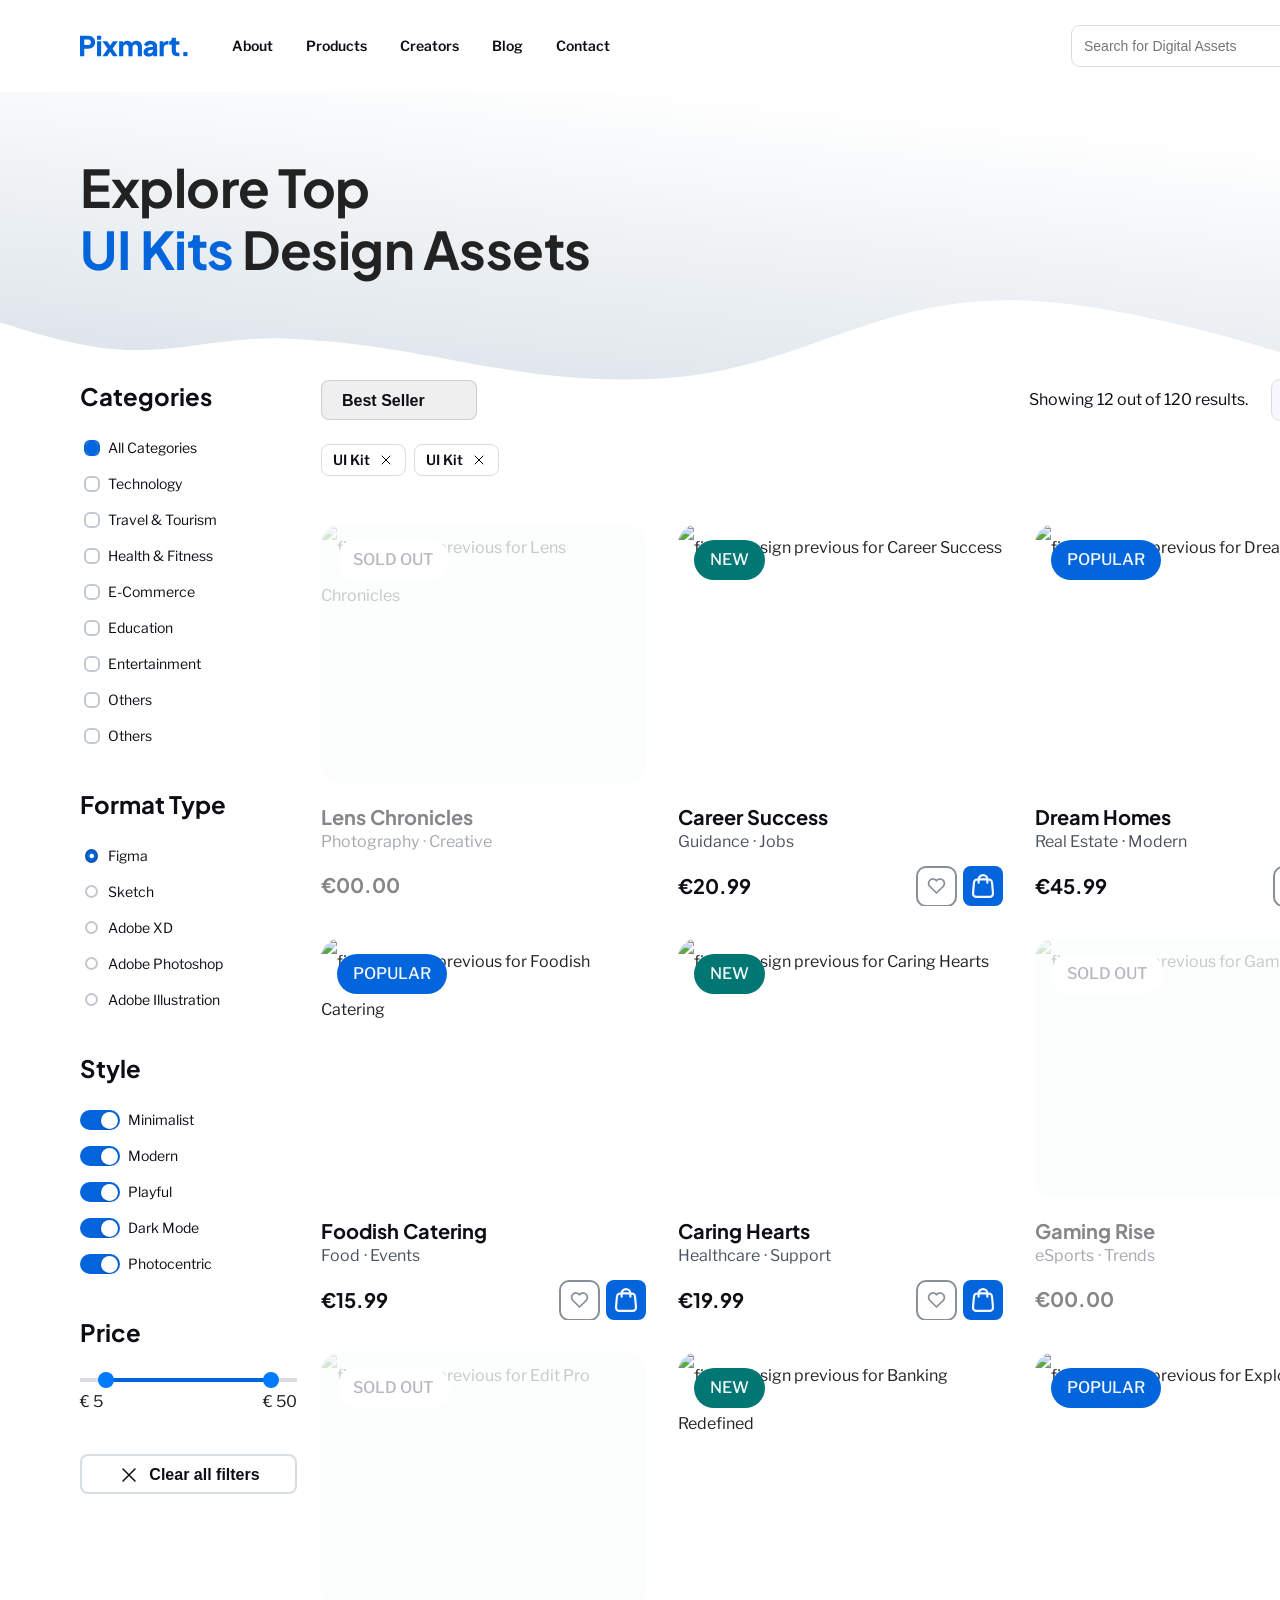
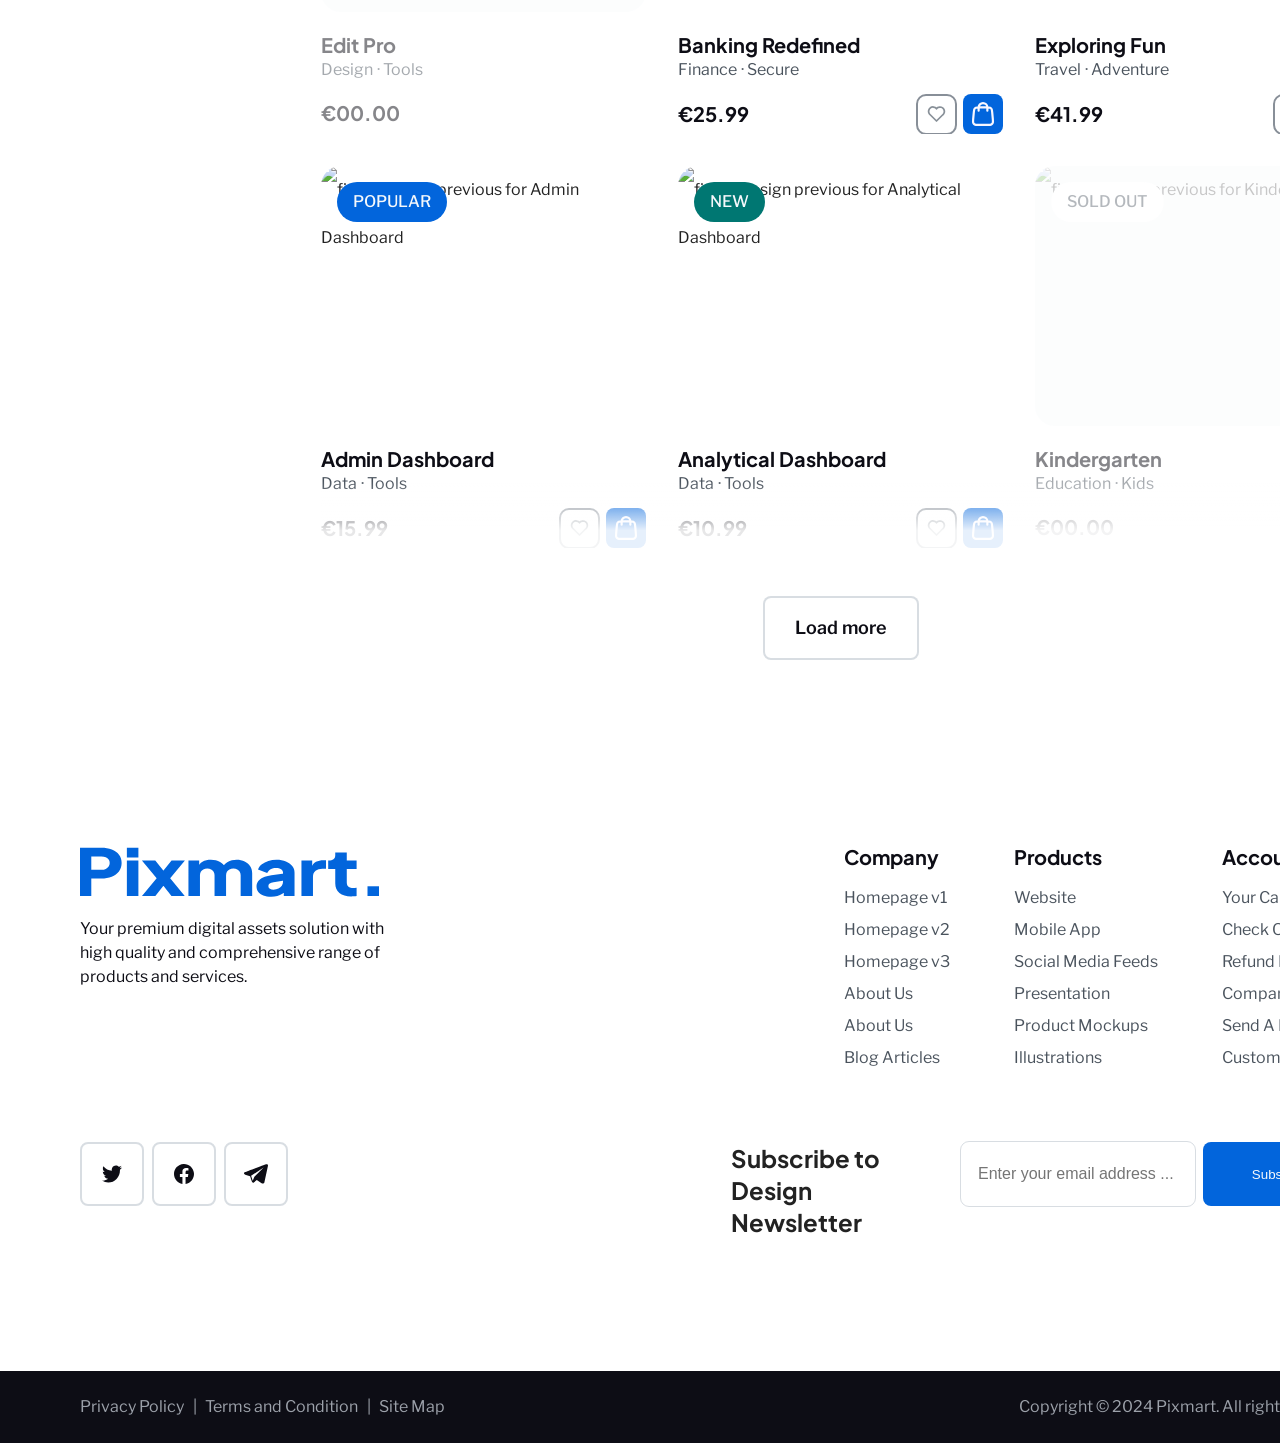
==== commit a4071572: "refactor: double range input for price and map script" ====
--- a/catalog.html
+++ b/catalog.html
@@ -16,6 +16,7 @@
         <link href="https://fonts.googleapis.com/css2?family=Libre+Franklin:ital,wght@0,100..900;1,100..900&family=Plus+Jakarta+Sans:ital,wght@0,200..800;1,200..800&display=swap" rel="stylesheet">
         <link rel="stylesheet" href="css/normalize.css">
         <link rel="stylesheet" href="css/style.css">
+        <script src="js/double_range_input_catalog.js" defer></script>
         <meta name="color-scheme" content="light">
     </head>
 
@@ -334,9 +335,7 @@
                             </div>
                         </fieldset>
                         <fieldset class="side-filters__form-price">
-                            <legend class="side-filters__form-style-price">
-                                Price
-                            </legend>
+                            <legend class="side-filters__form-style-price">Price</legend>
                             <div class="side-filters__form-range-wrap">
                                 <label for="id-min-range" class="side-filters__form-range-label visually-hidden">
                                     Min Price
@@ -362,19 +361,14 @@
                                     name="max-range"
                                     class="side-filters__form-range-max"
                                 >
+                                <div class="side-filters__form-range-track"></div>
                             </div>
                             <div class="side-filters__form-range-values-wrap">
                                 <p class="side-filters__form-range-value">
-                                    €
-                                    <span class="side-filters__form-range-numbers">
-                                        5
-                                    </span>
+                                    € <span id="min-value" class="side-filters__form-range-numbers">5</span>
                                 </p>
                                 <p class="side-filters__form-range-value">
-                                    €
-                                    <span class="side-filters__form-range-numbers">
-                                        50
-                                    </span>
+                                    € <span id="max-value" class="side-filters__form-range-numbers">50</span>
                                 </p>
                             </div>
                         </fieldset>
--- a/css/style.css
+++ b/css/style.css
@@ -1961,13 +1961,9 @@
 }
 
 .side-filters__form-range-wrap {
-    display: flex;
-    flex-direction: row;
-}
-
-.side-filters__form-range-values-wrap {
-    display: flex;
-    justify-content: space-between;
+    position: relative;
+    height: 18px;
+    margin-top: 23px;
 }
 
 .side-filters__form-range-value {
@@ -1977,6 +1973,64 @@
     letter-spacing: 0px;
 }
 
+.side-filters__form-price {
+    width: 100%;
+    margin-bottom: 18px;
+}
+
+.side-filters__form-range-min,
+.side-filters__form-range-max {
+    position: absolute;
+    -webkit-appearance: none;
+    appearance: none;
+    width: 100%;
+    height: 6px;
+    margin: 0;
+    background: none;
+    pointer-events: none;
+    top: -10px;
+}
+
+.side-filters__form-range-min::-webkit-slider-thumb,
+.side-filters__form-range-max::-webkit-slider-thumb {
+    -webkit-appearance: none;
+    appearance: none;
+    width: 16px;
+    height: 16px;
+    background: #007bff;
+    border-radius: 50%;
+    cursor: pointer;
+    pointer-events: auto;
+transform: translateY(16px);
+}
+
+.side-filters__form-range-min::-moz-range-thumb,
+.side-filters__form-range-max::-moz-range-thumb {
+    width: 16px;
+    height: 16px;
+    background: #007bff;
+    border-radius: 50%;
+    cursor: pointer;
+}
+
+.side-filters__form-range-track {
+    position: absolute;
+    top: 50%;
+    left: 0;
+    width: 100%;
+    height: 4px;
+    background: rgba(29, 54, 83, 0.17);
+    transform: translateY(-50%);
+    z-index: -1;
+}
+
+.side-filters__form-range-values-wrap {
+    display: flex;
+    justify-content: space-between;
+    margin-top: 1px;
+    font-size: 16px;
+}
+
 .side-filters__form-reset {
     color: var(--color-text-primary);
     font-size: var(--font-size-small);
@@ -1985,7 +2039,7 @@
     letter-spacing: 0px;
     width: 217px;
     height: 40px;
-    margin-top: 66px;
+    margin-top: 40px;
     display: flex;
     flex-direction: row;
     justify-content: center;
